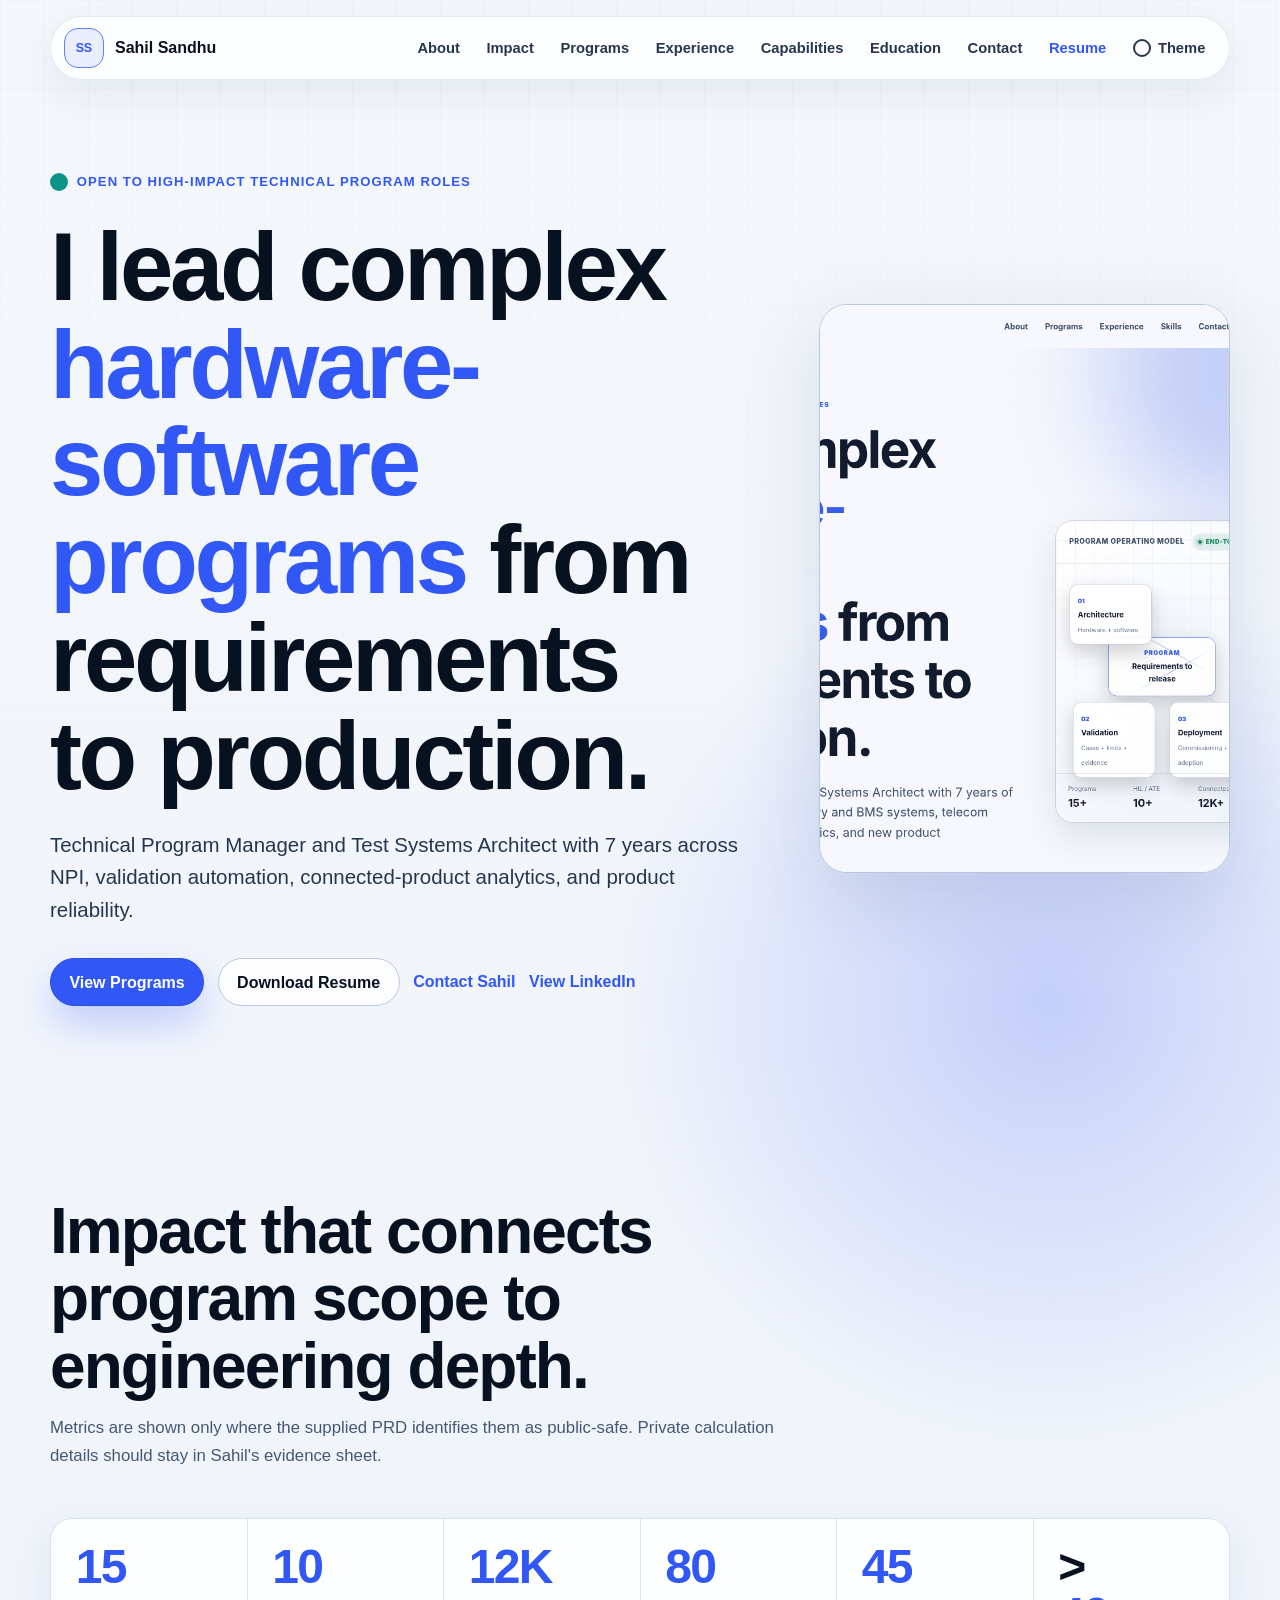
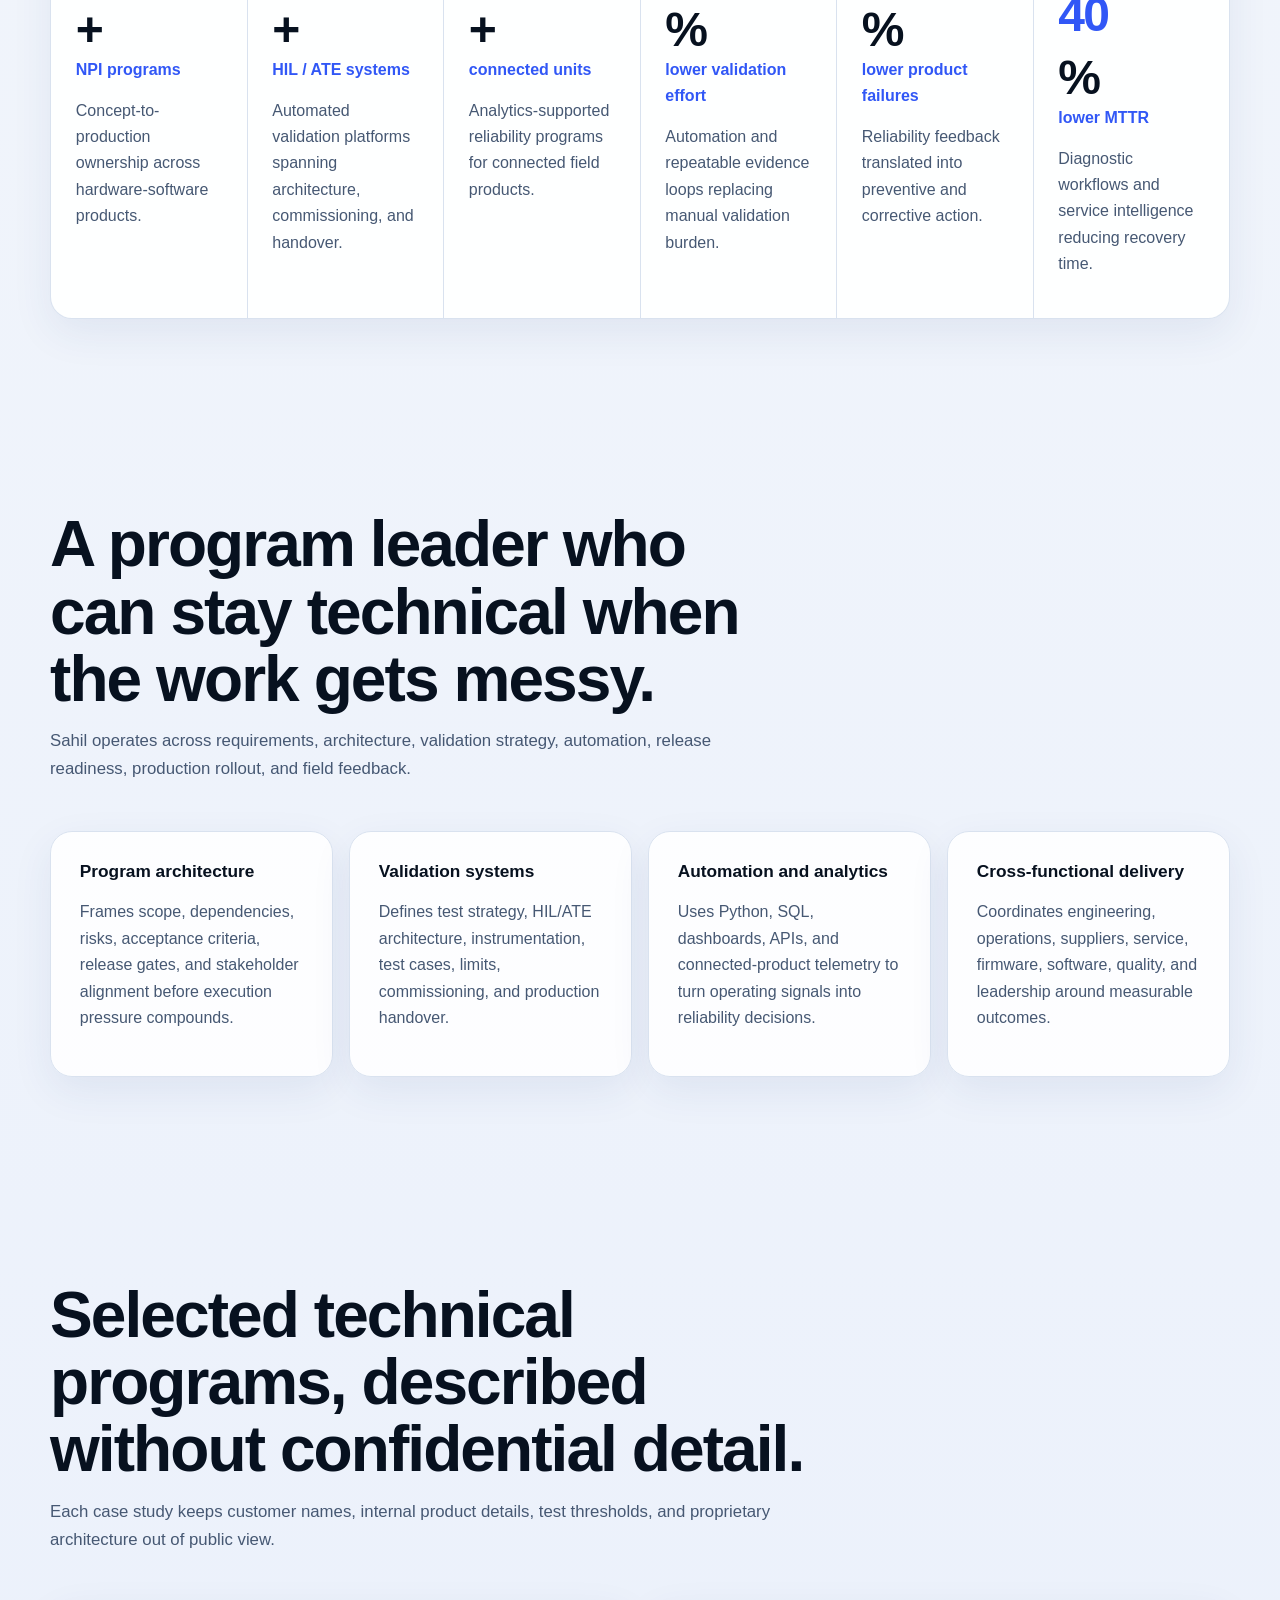
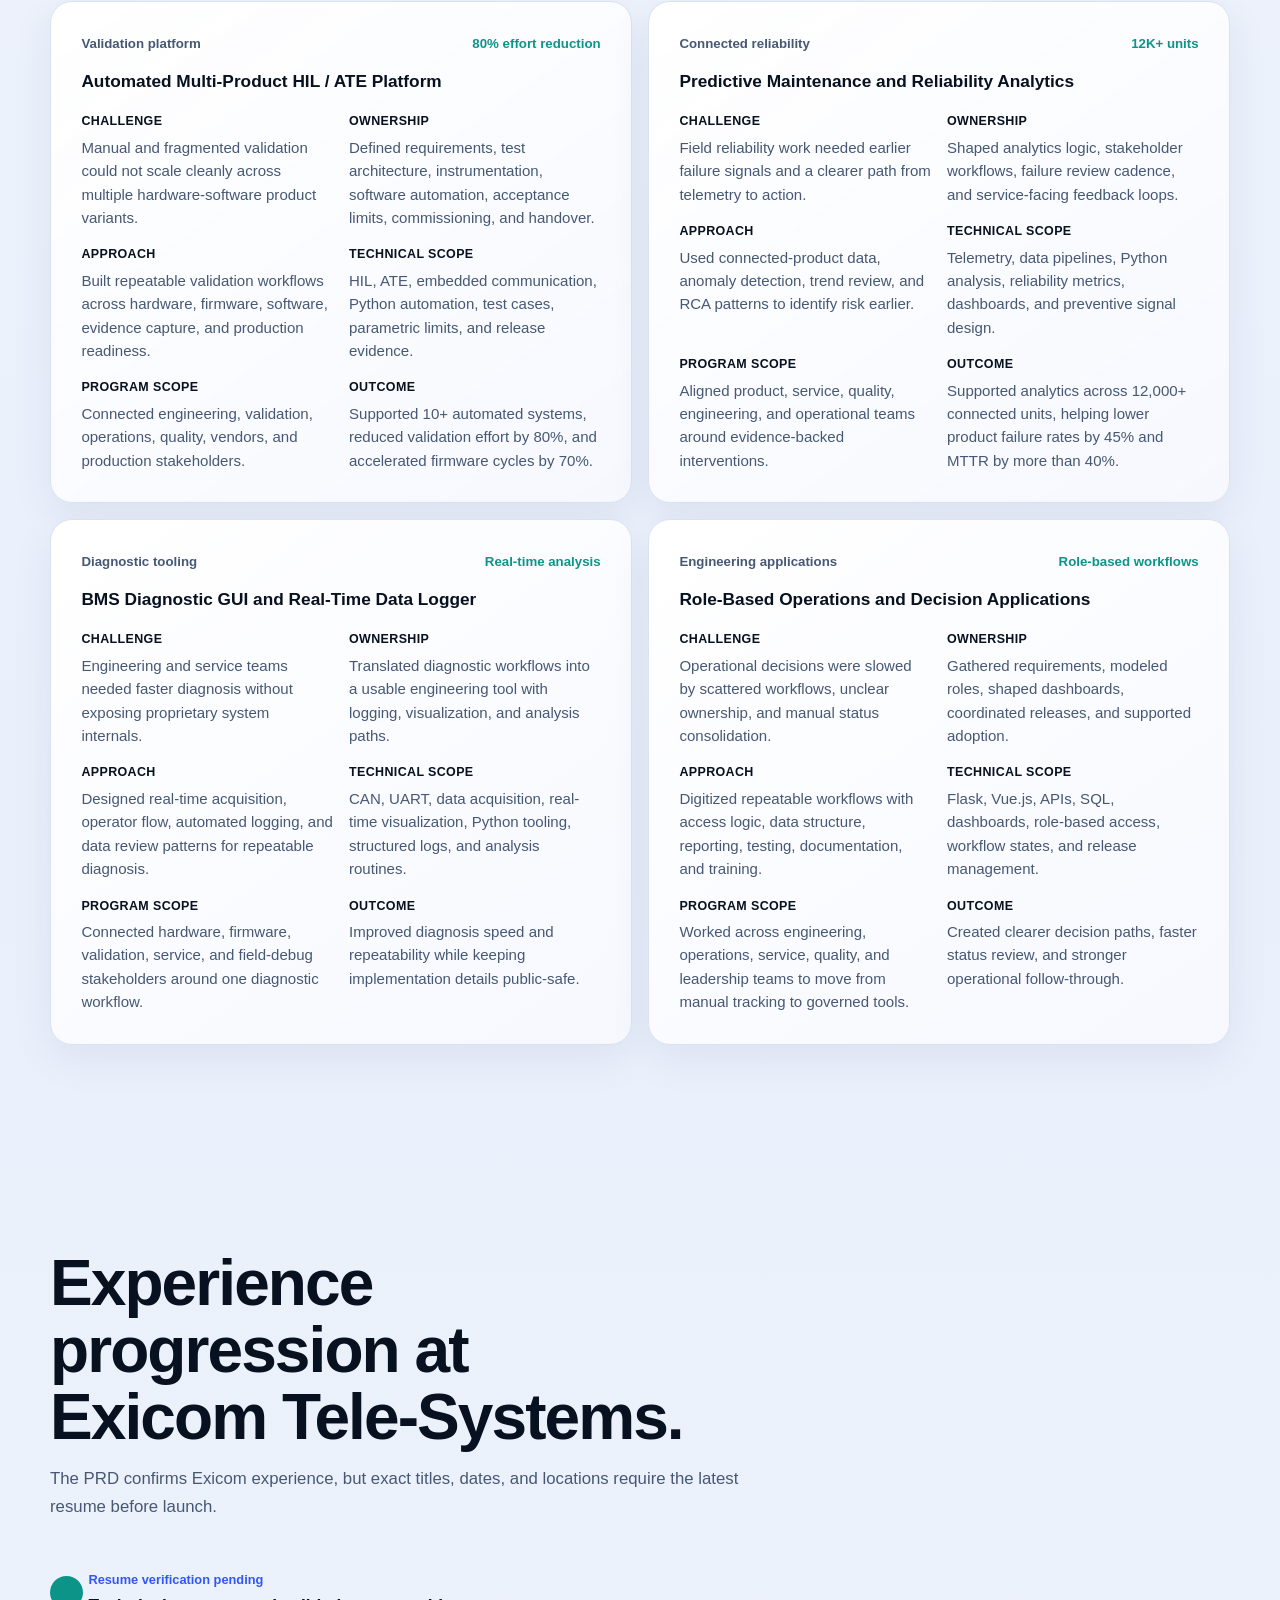
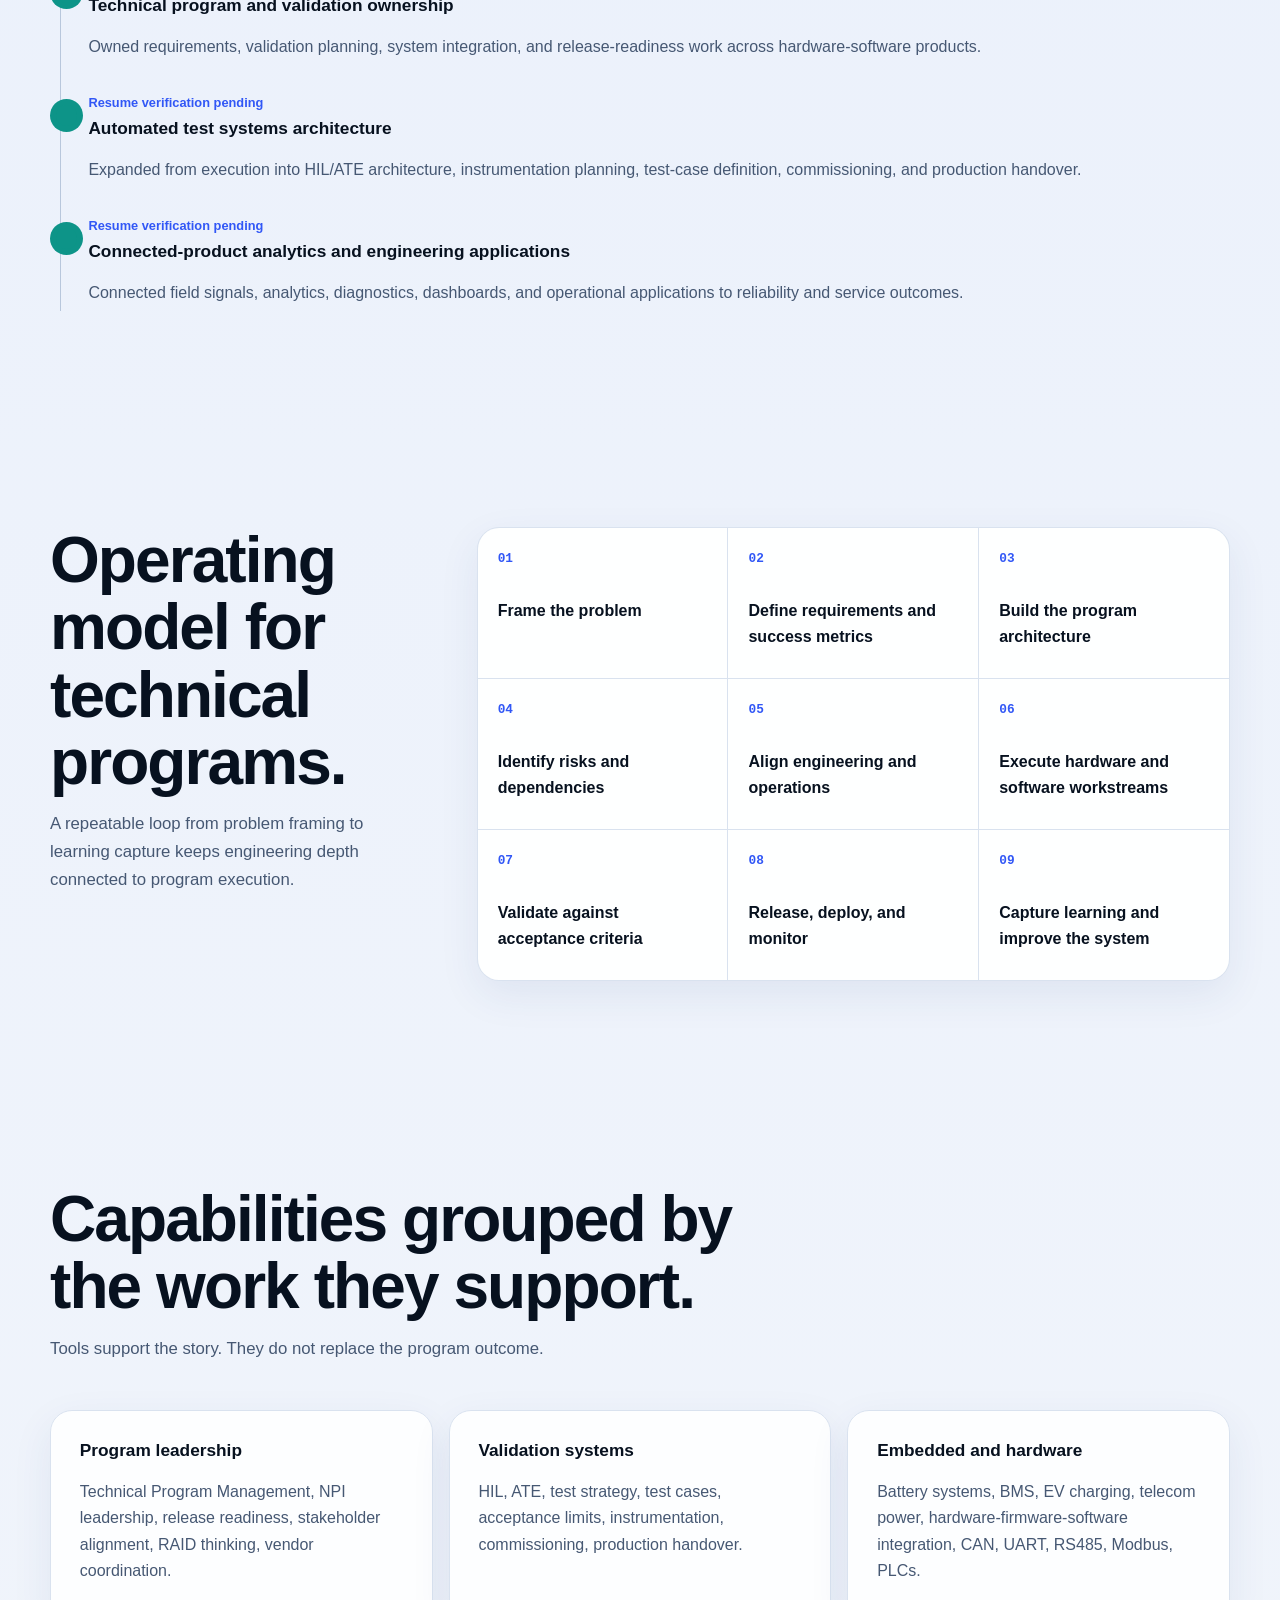
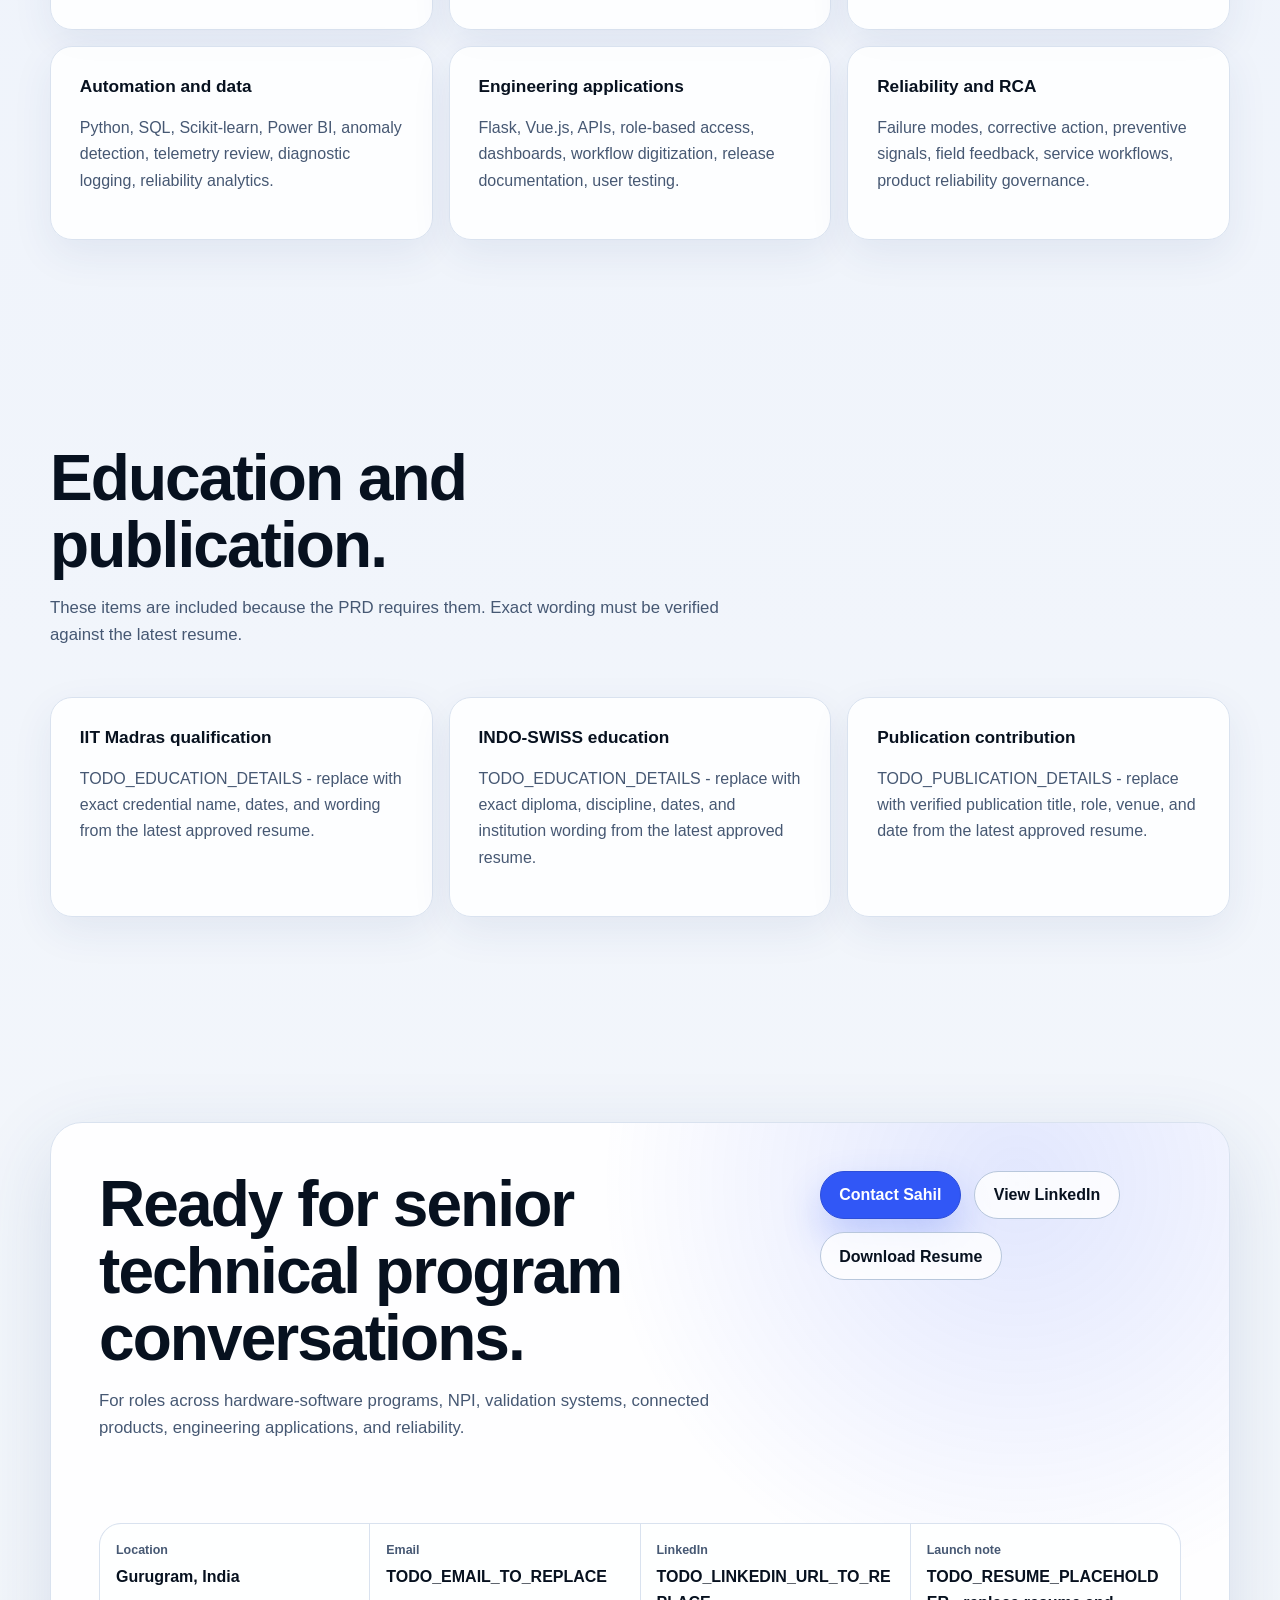
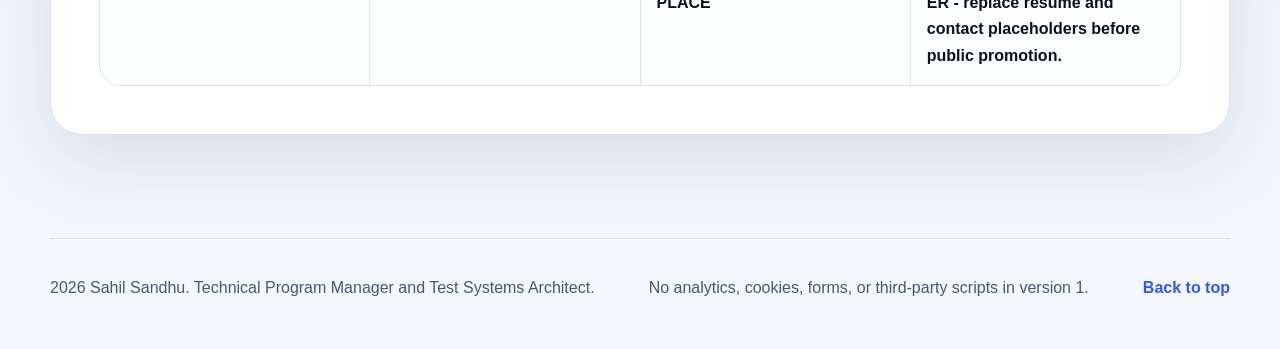
==== site/index.html @ 4940e9d8 "feat: build responsive static portfolio" ====
<!doctype html>
<html lang="en" class="no-js">
  <head>
    <meta charset="utf-8">
    <meta name="viewport" content="width=device-width, initial-scale=1">
    <meta name="color-scheme" content="light dark">
    <title>Sahil Sandhu - Technical Program Manager &amp; Test Systems Architect</title>
    <meta name="description" content="Professional portfolio for Sahil Sandhu, a Technical Program Manager and Test Systems Architect leading hardware-software programs, NPI, validation automation, connected-product analytics, and product reliability work.">
    <link rel="canonical" href="https://sahilsandhu-spec.github.io/sahil_portfolio/">
    <meta property="og:type" content="website">
    <meta property="og:title" content="Sahil Sandhu - Technical Program Manager &amp; Test Systems Architect">
    <meta property="og:description" content="Hardware-software program leadership from requirements and validation strategy through production deployment and field improvement.">
    <meta property="og:url" content="https://sahilsandhu-spec.github.io/sahil_portfolio/">
    <meta property="og:image" content="https://sahilsandhu-spec.github.io/sahil_portfolio/assets/images/social-preview.png">
    <meta name="twitter:card" content="summary_large_image">
    <meta name="twitter:title" content="Sahil Sandhu - Technical Program Manager &amp; Test Systems Architect">
    <meta name="twitter:description" content="Technical program leadership across HIL/ATE systems, NPI, connected-product analytics, validation, automation, and reliability.">
    <meta name="twitter:image" content="https://sahilsandhu-spec.github.io/sahil_portfolio/assets/images/social-preview.png">
    <link rel="icon" href="assets/images/favicon.svg" type="image/svg+xml">
    <link rel="manifest" href="site.webmanifest">
    <link rel="stylesheet" href="assets/css/styles.css">
    <script>
      document.documentElement.classList.remove("no-js");
      document.documentElement.classList.add("js");
    </script>
    <script type="application/ld+json">
      {
        "@context": "https://schema.org",
        "@type": "Person",
        "name": "Sahil Sandhu",
        "jobTitle": "Technical Program Manager and Test Systems Architect",
        "address": {
          "@type": "PostalAddress",
          "addressLocality": "Gurugram",
          "addressCountry": "IN"
        },
        "url": "https://sahilsandhu-spec.github.io/sahil_portfolio/",
        "description": "Technical Program Manager and Test Systems Architect focused on hardware-software programs, automated validation, NPI, and connected-product reliability.",
        "knowsAbout": [
          "Technical Program Management",
          "Test Systems Architecture",
          "New Product Introduction",
          "HIL and ATE Validation",
          "Embedded Systems Validation",
          "Python Automation",
          "Connected Product Analytics"
        ]
      }
    </script>
    <script type="application/ld+json">
      {
        "@context": "https://schema.org",
        "@type": "WebSite",
        "name": "Sahil Sandhu Portfolio",
        "url": "https://sahilsandhu-spec.github.io/sahil_portfolio/",
        "description": "Public-safe professional portfolio for Sahil Sandhu."
      }
    </script>
  </head>
  <body>
    <!--
    THESIS: Sahil leads hardware-software programs from requirements to production; this refuses the generic resume-card portfolio.
    OWN-WORLD: Cool off-white and deep navy surfaces, electric blue actions, technical cards, system typography, and the supplied hero visual DNA.
    STORY: Recruiters grasp role fit fast, managers see operating model and evidence, then download the resume or contact Sahil.
    FIRST VIEWPORT: Compact nav, left-weighted claim, concise proof copy, right-side program architecture visual, and clear action cluster.
    FORM: Experience portfolio extending supplied hero comps; seed key supplied-hero-assets.
    FINISH: unreviewed and undocumented is unfinished; this build ends with the finish review, the verdict, and DESIGN.md
    -->
    <a class="skip-link" href="#main">Skip to content</a>

    <header class="site-header" aria-label="Primary">
      <nav class="nav-shell" aria-label="Primary navigation">
        <a class="brand" href="#top" aria-label="Sahil Sandhu home">
          <span class="brand-mark" aria-hidden="true">SS</span>
          <span class="brand-name">Sahil Sandhu</span>
        </a>

        <button class="menu-button" type="button" aria-expanded="false" aria-controls="primary-menu">
          <span class="sr-only">Open navigation menu</span>
          <span class="menu-line" aria-hidden="true"></span>
          <span class="menu-line" aria-hidden="true"></span>
          <span class="menu-line" aria-hidden="true"></span>
        </button>

        <div class="nav-links" id="primary-menu">
          <a href="#about">About</a>
          <a href="#impact">Impact</a>
          <a href="#programs">Programs</a>
          <a href="#experience">Experience</a>
          <a href="#capabilities">Capabilities</a>
          <a href="#education">Education</a>
          <a href="#contact">Contact</a>
          <a class="nav-resume" href="assets/files/Sahil_Sandhu_Resume.pdf" download>Resume</a>
          <button class="theme-toggle" type="button" aria-label="Switch to dark theme" aria-pressed="false">
            <span class="theme-glyph" aria-hidden="true"></span>
            <span class="theme-label">Theme</span>
          </button>
        </div>
      </nav>
    </header>

    <main id="main" tabindex="-1">
      <section class="hero section" id="top" aria-labelledby="hero-title">
        <div class="hero-inner">
          <div class="hero-copy reveal">
            <p class="status-line"><span aria-hidden="true"></span> Open to high-impact technical program roles</p>
            <h1 id="hero-title">I lead complex <span>hardware-software programs</span> from requirements to production.</h1>
            <p class="hero-lede">Technical Program Manager and Test Systems Architect with 7 years across NPI, validation automation, connected-product analytics, and product reliability.</p>
            <div class="hero-actions" aria-label="Primary actions">
              <a class="button button-primary" href="#programs">View Programs</a>
              <a class="button button-secondary" href="assets/files/Sahil_Sandhu_Resume.pdf" download>Download Resume</a>
              <a class="text-action" href="#contact">Contact Sahil</a>
              <a class="text-action" href="TODO_LINKEDIN_URL_TO_REPLACE" target="_blank" rel="noopener noreferrer">View LinkedIn</a>
            </div>
          </div>

          <div class="hero-visual reveal" aria-label="Program operating model visual">
            <picture>
              <source media="(max-width: 700px)" srcset="assets/images/mobile-hero.png">
              <img src="assets/images/desktop-hero.png" alt="Technical portfolio hero visual showing a program operating model from architecture to validation and deployment.">
            </picture>
          </div>
        </div>
      </section>

      <section class="metric-band" id="impact" aria-labelledby="impact-title">
        <div class="section-header reveal">
          <h2 id="impact-title">Impact that connects program scope to engineering depth.</h2>
          <p>Metrics are shown only where the supplied PRD identifies them as public-safe. Private calculation details should stay in Sahil's evidence sheet.</p>
        </div>
        <div class="metrics-grid" aria-label="Impact metrics">
          <article class="metric-card reveal">
            <strong><span class="metric-value" data-value="15">15</span>+</strong>
            <span>NPI programs</span>
            <p>Concept-to-production ownership across hardware-software products.</p>
          </article>
          <article class="metric-card reveal">
            <strong><span class="metric-value" data-value="10">10</span>+</strong>
            <span>HIL / ATE systems</span>
            <p>Automated validation platforms spanning architecture, commissioning, and handover.</p>
          </article>
          <article class="metric-card reveal">
            <strong><span class="metric-value" data-value="12000">12000</span>+</strong>
            <span>connected units</span>
            <p>Analytics-supported reliability programs for connected field products.</p>
          </article>
          <article class="metric-card reveal">
            <strong><span class="metric-value" data-value="80">80</span>%</strong>
            <span>lower validation effort</span>
            <p>Automation and repeatable evidence loops replacing manual validation burden.</p>
          </article>
          <article class="metric-card reveal">
            <strong><span class="metric-value" data-value="45">45</span>%</strong>
            <span>lower product failures</span>
            <p>Reliability feedback translated into preventive and corrective action.</p>
          </article>
          <article class="metric-card reveal">
            <strong>&gt;<span class="metric-value" data-value="40">40</span>%</strong>
            <span>lower MTTR</span>
            <p>Diagnostic workflows and service intelligence reducing recovery time.</p>
          </article>
        </div>
      </section>

      <section class="section about-section" id="about" aria-labelledby="about-title">
        <div class="section-header narrow reveal">
          <h2 id="about-title">A program leader who can stay technical when the work gets messy.</h2>
          <p>Sahil operates across requirements, architecture, validation strategy, automation, release readiness, production rollout, and field feedback.</p>
        </div>
        <div class="about-grid">
          <article class="pillar reveal">
            <h3>Program architecture</h3>
            <p>Frames scope, dependencies, risks, acceptance criteria, release gates, and stakeholder alignment before execution pressure compounds.</p>
          </article>
          <article class="pillar reveal">
            <h3>Validation systems</h3>
            <p>Defines test strategy, HIL/ATE architecture, instrumentation, test cases, limits, commissioning, and production handover.</p>
          </article>
          <article class="pillar reveal">
            <h3>Automation and analytics</h3>
            <p>Uses Python, SQL, dashboards, APIs, and connected-product telemetry to turn operating signals into reliability decisions.</p>
          </article>
          <article class="pillar reveal">
            <h3>Cross-functional delivery</h3>
            <p>Coordinates engineering, operations, suppliers, service, firmware, software, quality, and leadership around measurable outcomes.</p>
          </article>
        </div>
      </section>

      <section class="section programs-section" id="programs" aria-labelledby="programs-title">
        <div class="section-header reveal">
          <h2 id="programs-title">Selected technical programs, described without confidential detail.</h2>
          <p>Each case study keeps customer names, internal product details, test thresholds, and proprietary architecture out of public view.</p>
        </div>

        <div class="program-grid">
          <article class="program-card reveal">
            <div class="program-topline">
              <span>Validation platform</span>
              <strong>80% effort reduction</strong>
            </div>
            <h3>Automated Multi-Product HIL / ATE Platform</h3>
            <dl>
              <div>
                <dt>Challenge</dt>
                <dd>Manual and fragmented validation could not scale cleanly across multiple hardware-software product variants.</dd>
              </div>
              <div>
                <dt>Ownership</dt>
                <dd>Defined requirements, test architecture, instrumentation, software automation, acceptance limits, commissioning, and handover.</dd>
              </div>
              <div>
                <dt>Approach</dt>
                <dd>Built repeatable validation workflows across hardware, firmware, software, evidence capture, and production readiness.</dd>
              </div>
              <div>
                <dt>Technical scope</dt>
                <dd>HIL, ATE, embedded communication, Python automation, test cases, parametric limits, and release evidence.</dd>
              </div>
              <div>
                <dt>Program scope</dt>
                <dd>Connected engineering, validation, operations, quality, vendors, and production stakeholders.</dd>
              </div>
              <div>
                <dt>Outcome</dt>
                <dd>Supported 10+ automated systems, reduced validation effort by 80%, and accelerated firmware cycles by 70%.</dd>
              </div>
            </dl>
          </article>

          <article class="program-card reveal">
            <div class="program-topline">
              <span>Connected reliability</span>
              <strong>12K+ units</strong>
            </div>
            <h3>Predictive Maintenance and Reliability Analytics</h3>
            <dl>
              <div>
                <dt>Challenge</dt>
                <dd>Field reliability work needed earlier failure signals and a clearer path from telemetry to action.</dd>
              </div>
              <div>
                <dt>Ownership</dt>
                <dd>Shaped analytics logic, stakeholder workflows, failure review cadence, and service-facing feedback loops.</dd>
              </div>
              <div>
                <dt>Approach</dt>
                <dd>Used connected-product data, anomaly detection, trend review, and RCA patterns to identify risk earlier.</dd>
              </div>
              <div>
                <dt>Technical scope</dt>
                <dd>Telemetry, data pipelines, Python analysis, reliability metrics, dashboards, and preventive signal design.</dd>
              </div>
              <div>
                <dt>Program scope</dt>
                <dd>Aligned product, service, quality, engineering, and operational teams around evidence-backed interventions.</dd>
              </div>
              <div>
                <dt>Outcome</dt>
                <dd>Supported analytics across 12,000+ connected units, helping lower product failure rates by 45% and MTTR by more than 40%.</dd>
              </div>
            </dl>
          </article>

          <article class="program-card reveal">
            <div class="program-topline">
              <span>Diagnostic tooling</span>
              <strong>Real-time analysis</strong>
            </div>
            <h3>BMS Diagnostic GUI and Real-Time Data Logger</h3>
            <dl>
              <div>
                <dt>Challenge</dt>
                <dd>Engineering and service teams needed faster diagnosis without exposing proprietary system internals.</dd>
              </div>
              <div>
                <dt>Ownership</dt>
                <dd>Translated diagnostic workflows into a usable engineering tool with logging, visualization, and analysis paths.</dd>
              </div>
              <div>
                <dt>Approach</dt>
                <dd>Designed real-time acquisition, operator flow, automated logging, and data review patterns for repeatable diagnosis.</dd>
              </div>
              <div>
                <dt>Technical scope</dt>
                <dd>CAN, UART, data acquisition, real-time visualization, Python tooling, structured logs, and analysis routines.</dd>
              </div>
              <div>
                <dt>Program scope</dt>
                <dd>Connected hardware, firmware, validation, service, and field-debug stakeholders around one diagnostic workflow.</dd>
              </div>
              <div>
                <dt>Outcome</dt>
                <dd>Improved diagnosis speed and repeatability while keeping implementation details public-safe.</dd>
              </div>
            </dl>
          </article>

          <article class="program-card reveal">
            <div class="program-topline">
              <span>Engineering applications</span>
              <strong>Role-based workflows</strong>
            </div>
            <h3>Role-Based Operations and Decision Applications</h3>
            <dl>
              <div>
                <dt>Challenge</dt>
                <dd>Operational decisions were slowed by scattered workflows, unclear ownership, and manual status consolidation.</dd>
              </div>
              <div>
                <dt>Ownership</dt>
                <dd>Gathered requirements, modeled roles, shaped dashboards, coordinated releases, and supported adoption.</dd>
              </div>
              <div>
                <dt>Approach</dt>
                <dd>Digitized repeatable workflows with access logic, data structure, reporting, testing, documentation, and training.</dd>
              </div>
              <div>
                <dt>Technical scope</dt>
                <dd>Flask, Vue.js, APIs, SQL, dashboards, role-based access, workflow states, and release management.</dd>
              </div>
              <div>
                <dt>Program scope</dt>
                <dd>Worked across engineering, operations, service, quality, and leadership teams to move from manual tracking to governed tools.</dd>
              </div>
              <div>
                <dt>Outcome</dt>
                <dd>Created clearer decision paths, faster status review, and stronger operational follow-through.</dd>
              </div>
            </dl>
          </article>
        </div>
      </section>

      <section class="section experience-section" id="experience" aria-labelledby="experience-title">
        <div class="section-header narrow reveal">
          <h2 id="experience-title">Experience progression at Exicom Tele-Systems.</h2>
          <p>The PRD confirms Exicom experience, but exact titles, dates, and locations require the latest resume before launch.</p>
        </div>
        <ol class="timeline">
          <li class="timeline-item reveal">
            <time>Resume verification pending</time>
            <h3>Technical program and validation ownership</h3>
            <p>Owned requirements, validation planning, system integration, and release-readiness work across hardware-software products.</p>
          </li>
          <li class="timeline-item reveal">
            <time>Resume verification pending</time>
            <h3>Automated test systems architecture</h3>
            <p>Expanded from execution into HIL/ATE architecture, instrumentation planning, test-case definition, commissioning, and production handover.</p>
          </li>
          <li class="timeline-item reveal">
            <time>Resume verification pending</time>
            <h3>Connected-product analytics and engineering applications</h3>
            <p>Connected field signals, analytics, diagnostics, dashboards, and operational applications to reliability and service outcomes.</p>
          </li>
        </ol>
      </section>

      <section class="section operating-section" id="model" aria-labelledby="operating-title">
        <div class="operating-layout">
          <div class="section-header reveal">
            <h2 id="operating-title">Operating model for technical programs.</h2>
            <p>A repeatable loop from problem framing to learning capture keeps engineering depth connected to program execution.</p>
          </div>
          <ol class="operating-grid">
            <li class="reveal">Frame the problem</li>
            <li class="reveal">Define requirements and success metrics</li>
            <li class="reveal">Build the program architecture</li>
            <li class="reveal">Identify risks and dependencies</li>
            <li class="reveal">Align engineering and operations</li>
            <li class="reveal">Execute hardware and software workstreams</li>
            <li class="reveal">Validate against acceptance criteria</li>
            <li class="reveal">Release, deploy, and monitor</li>
            <li class="reveal">Capture learning and improve the system</li>
          </ol>
        </div>
      </section>

      <section class="section capabilities-section" id="capabilities" aria-labelledby="capabilities-title">
        <div class="section-header reveal">
          <h2 id="capabilities-title">Capabilities grouped by the work they support.</h2>
          <p>Tools support the story. They do not replace the program outcome.</p>
        </div>
        <div class="skills-grid">
          <article class="skill-group reveal">
            <h3>Program leadership</h3>
            <p>Technical Program Management, NPI leadership, release readiness, stakeholder alignment, RAID thinking, vendor coordination.</p>
          </article>
          <article class="skill-group reveal">
            <h3>Validation systems</h3>
            <p>HIL, ATE, test strategy, test cases, acceptance limits, instrumentation, commissioning, production handover.</p>
          </article>
          <article class="skill-group reveal">
            <h3>Embedded and hardware</h3>
            <p>Battery systems, BMS, EV charging, telecom power, hardware-firmware-software integration, CAN, UART, RS485, Modbus, PLCs.</p>
          </article>
          <article class="skill-group reveal">
            <h3>Automation and data</h3>
            <p>Python, SQL, Scikit-learn, Power BI, anomaly detection, telemetry review, diagnostic logging, reliability analytics.</p>
          </article>
          <article class="skill-group reveal">
            <h3>Engineering applications</h3>
            <p>Flask, Vue.js, APIs, role-based access, dashboards, workflow digitization, release documentation, user testing.</p>
          </article>
          <article class="skill-group reveal">
            <h3>Reliability and RCA</h3>
            <p>Failure modes, corrective action, preventive signals, field feedback, service workflows, product reliability governance.</p>
          </article>
        </div>
      </section>

      <section class="section education-section" id="education" aria-labelledby="education-title">
        <div class="section-header narrow reveal">
          <h2 id="education-title">Education and publication.</h2>
          <p>These items are included because the PRD requires them. Exact wording must be verified against the latest resume.</p>
        </div>
        <div class="credential-grid">
          <article class="credential-card reveal">
            <h3>IIT Madras qualification</h3>
            <p>TODO_EDUCATION_DETAILS - replace with exact credential name, dates, and wording from the latest approved resume.</p>
          </article>
          <article class="credential-card reveal">
            <h3>INDO-SWISS education</h3>
            <p>TODO_EDUCATION_DETAILS - replace with exact diploma, discipline, dates, and institution wording from the latest approved resume.</p>
          </article>
          <article class="credential-card reveal">
            <h3>Publication contribution</h3>
            <p>TODO_PUBLICATION_DETAILS - replace with verified publication title, role, venue, and date from the latest approved resume.</p>
          </article>
        </div>
      </section>

      <section class="section contact-section" id="contact" aria-labelledby="contact-title">
        <div class="contact-panel reveal">
          <div>
            <h2 id="contact-title">Ready for senior technical program conversations.</h2>
            <p>For roles across hardware-software programs, NPI, validation systems, connected products, engineering applications, and reliability.</p>
          </div>
          <div class="contact-actions" aria-label="Contact actions">
            <a class="button button-primary" href="mailto:TODO_EMAIL_TO_REPLACE">Contact Sahil</a>
            <a class="button button-secondary" href="TODO_LINKEDIN_URL_TO_REPLACE" target="_blank" rel="noopener noreferrer">View LinkedIn</a>
            <a class="button button-secondary" href="assets/files/Sahil_Sandhu_Resume.pdf" download>Download Resume</a>
          </div>
          <dl class="contact-details">
            <div>
              <dt>Location</dt>
              <dd>Gurugram, India</dd>
            </div>
            <div>
              <dt>Email</dt>
              <dd>TODO_EMAIL_TO_REPLACE</dd>
            </div>
            <div>
              <dt>LinkedIn</dt>
              <dd>TODO_LINKEDIN_URL_TO_REPLACE</dd>
            </div>
            <div>
              <dt>Launch note</dt>
              <dd>TODO_RESUME_PLACEHOLDER - replace resume and contact placeholders before public promotion.</dd>
            </div>
          </dl>
        </div>
      </section>
    </main>

    <footer class="site-footer">
      <p><span id="current-year">2026</span> Sahil Sandhu. Technical Program Manager and Test Systems Architect.</p>
      <p>No analytics, cookies, forms, or third-party scripts in version 1.</p>
      <a href="#top">Back to top</a>
    </footer>

    <script src="assets/js/main.js" defer></script>
  </body>
</html>
---- site/assets/css/styles.css ----
:root {
  color-scheme: light;
  --canvas: #f4f7fb;
  --canvas-strong: #eaf0fb;
  --surface: #ffffff;
  --surface-soft: #f8fbff;
  --ink: #111827;
  --ink-strong: #07111f;
  --muted: #465873;
  --muted-strong: #27364f;
  --accent: #3157f6;
  --accent-strong: #2444cf;
  --teal: #0d9488;
  --line: #d9e2ef;
  --line-strong: #b8c7dc;
  --shadow: 0 24px 80px rgba(37, 68, 130, 0.14);
  --shadow-soft: 0 14px 40px rgba(37, 68, 130, 0.08);
  --radius: 22px;
  --radius-small: 12px;
  --ease-out: cubic-bezier(0.23, 1, 0.32, 1);
  --ease-in-out: cubic-bezier(0.77, 0, 0.175, 1);
  --max: 1180px;
  --header-offset: 88px;
}

[data-theme="dark"] {
  color-scheme: dark;
  --canvas: #07111f;
  --canvas-strong: #0a1728;
  --surface: #0d1b2e;
  --surface-soft: #11233a;
  --ink: #f5f8ff;
  --ink-strong: #ffffff;
  --muted: #a9b8d1;
  --muted-strong: #d4deef;
  --accent: #6d8cff;
  --accent-strong: #9db3ff;
  --teal: #2dd4bf;
  --line: #203553;
  --line-strong: #34537a;
  --shadow: 0 24px 90px rgba(0, 0, 0, 0.34);
  --shadow-soft: 0 18px 50px rgba(0, 0, 0, 0.22);
}

* {
  box-sizing: border-box;
}

html {
  scroll-behavior: smooth;
  scroll-padding-top: var(--header-offset);
}

body {
  margin: 0;
  min-width: 320px;
  overflow-x: hidden;
  background:
    radial-gradient(circle at 82% 12%, color-mix(in srgb, var(--accent) 24%, transparent), transparent 28rem),
    linear-gradient(180deg, var(--canvas) 0%, var(--canvas-strong) 48%, var(--canvas) 100%);
  color: var(--ink);
  font-family: Inter, ui-sans-serif, -apple-system, BlinkMacSystemFont, "Segoe UI", sans-serif;
  font-size: 16px;
  line-height: 1.65;
  text-rendering: optimizeLegibility;
  -webkit-font-smoothing: antialiased;
}

body::before {
  content: "";
  position: fixed;
  inset: 0;
  pointer-events: none;
  z-index: -1;
  opacity: 0.52;
  background-image:
    linear-gradient(color-mix(in srgb, var(--line) 34%, transparent) 1px, transparent 1px),
    linear-gradient(90deg, color-mix(in srgb, var(--line) 34%, transparent) 1px, transparent 1px);
  background-size: 44px 44px;
  mask-image: linear-gradient(to bottom, rgba(0, 0, 0, 0.9), transparent 720px);
}

img {
  display: block;
  max-width: 100%;
  height: auto;
}

a {
  color: inherit;
  text-decoration: none;
}

button,
a {
  -webkit-tap-highlight-color: transparent;
}

:focus-visible {
  outline: 3px solid color-mix(in srgb, var(--accent) 86%, white);
  outline-offset: 4px;
}

.sr-only {
  position: absolute;
  width: 1px;
  height: 1px;
  padding: 0;
  margin: -1px;
  overflow: hidden;
  clip: rect(0, 0, 0, 0);
  white-space: nowrap;
  border: 0;
}

.skip-link {
  position: fixed;
  top: 14px;
  left: 14px;
  z-index: 4;
  transform: translateY(-140%);
  padding: 0.75rem 1rem;
  border-radius: 999px;
  background: var(--ink);
  color: var(--canvas);
  font-weight: 700;
  transition: transform 180ms var(--ease-out);
}

.skip-link:focus {
  transform: translateY(0);
}

.site-header {
  position: sticky;
  top: 0;
  z-index: 3;
  padding: 1rem;
  pointer-events: none;
}

.nav-shell {
  width: min(var(--max), calc(100vw - 2rem));
  min-height: 64px;
  margin: 0 auto;
  display: flex;
  align-items: center;
  justify-content: space-between;
  gap: 1rem;
  padding: 0.55rem 0.7rem 0.55rem 0.8rem;
  border: 1px solid color-mix(in srgb, var(--line) 78%, transparent);
  border-radius: 999px;
  background: color-mix(in srgb, var(--surface) 82%, transparent);
  box-shadow: var(--shadow-soft);
  backdrop-filter: blur(18px) saturate(150%);
  -webkit-backdrop-filter: blur(18px) saturate(150%);
  pointer-events: auto;
}

.brand {
  display: inline-flex;
  align-items: center;
  gap: 0.7rem;
  min-height: 44px;
  font-weight: 800;
  color: var(--ink-strong);
}

.brand-mark {
  display: inline-grid;
  place-items: center;
  width: 40px;
  height: 40px;
  border: 1px solid color-mix(in srgb, var(--accent) 72%, var(--line));
  border-radius: 14px;
  background: color-mix(in srgb, var(--accent) 10%, var(--surface));
  color: var(--accent);
  font-size: 0.78rem;
  letter-spacing: -0.02em;
}

.brand-name {
  white-space: nowrap;
}

.nav-links {
  display: flex;
  align-items: center;
  gap: 0.1rem;
}

.nav-links a,
.theme-toggle {
  min-height: 44px;
  display: inline-flex;
  align-items: center;
  justify-content: center;
  gap: 0.45rem;
  padding: 0 0.78rem;
  border: 0;
  border-radius: 999px;
  background: transparent;
  color: var(--muted-strong);
  font: inherit;
  font-size: 0.92rem;
  font-weight: 700;
  cursor: pointer;
  transition:
    color 180ms var(--ease-out),
    background-color 180ms var(--ease-out),
    transform 140ms var(--ease-out);
}

.nav-links a:hover,
.theme-toggle:hover {
  color: var(--ink-strong);
  background: color-mix(in srgb, var(--accent) 9%, transparent);
}

.nav-links a:active,
.theme-toggle:active,
.button:active,
.text-action:active {
  transform: scale(0.97);
}

.nav-resume {
  color: var(--accent) !important;
}

.theme-glyph {
  width: 18px;
  height: 18px;
  border-radius: 999px;
  border: 2px solid currentColor;
  box-shadow: inset -5px -4px 0 color-mix(in srgb, var(--surface) 96%, transparent);
}

.menu-button {
  display: none;
  width: 46px;
  height: 46px;
  border: 1px solid var(--line);
  border-radius: 14px;
  background: var(--surface);
  cursor: pointer;
  position: relative;
}

.menu-line {
  display: block;
  width: 20px;
  height: 2px;
  margin: 4px auto;
  border-radius: 999px;
  background: var(--ink);
  transition:
    transform 220ms var(--ease-out),
    opacity 160ms var(--ease-out);
}

.menu-button[aria-expanded="true"] .menu-line:nth-child(2) {
  transform: translateY(6px) rotate(45deg);
}

.menu-button[aria-expanded="true"] .menu-line:nth-child(3) {
  opacity: 0;
}

.menu-button[aria-expanded="true"] .menu-line:nth-child(4) {
  transform: translateY(-6px) rotate(-45deg);
}

.section {
  width: min(var(--max), calc(100vw - 2rem));
  margin: 0 auto;
  padding: clamp(4.5rem, 8vw, 7rem) 0;
}

.hero {
  padding-top: clamp(3.2rem, 6vw, 4.7rem);
}

.hero-inner {
  min-height: min(820px, calc(100dvh - 96px));
  display: grid;
  grid-template-columns: minmax(0, 1.13fr) minmax(330px, 0.67fr);
  align-items: center;
  gap: clamp(2rem, 6vw, 5rem);
}

.hero-copy {
  max-width: 780px;
}

.status-line {
  display: inline-flex;
  align-items: center;
  gap: 0.55rem;
  margin: 0 0 1.55rem;
  color: var(--accent);
  font-size: 0.82rem;
  font-weight: 800;
  letter-spacing: 0.08em;
  text-transform: uppercase;
}

.status-line span {
  width: 18px;
  height: 18px;
  border: 6px solid color-mix(in srgb, var(--teal) 18%, transparent);
  border-radius: 999px;
  background: var(--teal);
}

h1,
h2,
h3,
p {
  margin-top: 0;
}

h1 {
  margin-bottom: 1.5rem;
  color: var(--ink-strong);
  font-size: clamp(3.25rem, 8.1vw, 6rem);
  line-height: 1.02;
  letter-spacing: -0.035em;
  font-weight: 840;
  text-wrap: balance;
}

h1 span {
  color: var(--accent);
}

.hero-lede {
  max-width: 720px;
  margin-bottom: 2rem;
  color: var(--muted-strong);
  font-size: clamp(1.05rem, 2vw, 1.28rem);
  line-height: 1.58;
}

.hero-actions,
.contact-actions {
  display: flex;
  flex-wrap: wrap;
  align-items: center;
  gap: 0.85rem;
}

.button {
  min-height: 48px;
  display: inline-flex;
  align-items: center;
  justify-content: center;
  padding: 0.78rem 1.15rem;
  border-radius: 999px;
  font-weight: 800;
  line-height: 1.2;
  white-space: nowrap;
  cursor: pointer;
  transition:
    transform 140ms var(--ease-out),
    background-color 180ms var(--ease-out),
    border-color 180ms var(--ease-out),
    color 180ms var(--ease-out),
    box-shadow 180ms var(--ease-out);
}

.button-primary {
  border: 1px solid color-mix(in srgb, var(--accent) 86%, var(--ink));
  background: var(--accent);
  color: #ffffff;
  box-shadow: 0 18px 38px color-mix(in srgb, var(--accent) 26%, transparent);
}

.button-primary:hover {
  background: var(--accent-strong);
}

.button-secondary {
  border: 1px solid var(--line-strong);
  background: color-mix(in srgb, var(--surface) 82%, transparent);
  color: var(--ink-strong);
}

.button-secondary:hover {
  border-color: color-mix(in srgb, var(--accent) 52%, var(--line));
  color: var(--accent);
}

.text-action {
  min-height: 44px;
  display: inline-flex;
  align-items: center;
  color: var(--accent);
  font-weight: 800;
  white-space: nowrap;
  transition:
    transform 140ms var(--ease-out),
    color 180ms var(--ease-out);
}

.text-action:hover {
  color: var(--accent-strong);
}

.hero-visual {
  overflow: hidden;
  border: 1px solid var(--line-strong);
  border-radius: 28px;
  background: color-mix(in srgb, var(--surface) 74%, transparent);
  box-shadow: var(--shadow);
  isolation: isolate;
}

.hero-visual img {
  width: 100%;
  aspect-ratio: 0.72;
  object-fit: cover;
  object-position: 72% center;
}

.section-header {
  max-width: 770px;
  margin-bottom: clamp(1.8rem, 4vw, 3rem);
}

.section-header.narrow {
  max-width: 700px;
}

.section-header h2,
.contact-panel h2,
.not-found-card h1 {
  margin-bottom: 0.9rem;
  color: var(--ink-strong);
  font-size: clamp(2.15rem, 5vw, 4rem);
  line-height: 1.05;
  letter-spacing: -0.03em;
  font-weight: 840;
  text-wrap: balance;
}

.section-header p,
.contact-panel p,
.not-found-card p {
  color: var(--muted);
  font-size: 1.05rem;
}

.metric-band {
  width: min(var(--max), calc(100vw - 2rem));
  margin: 0 auto;
  padding: clamp(3.75rem, 7vw, 6rem) 0;
}

.metrics-grid {
  display: grid;
  grid-template-columns: repeat(6, minmax(0, 1fr));
  gap: 1px;
  overflow: hidden;
  border: 1px solid var(--line);
  border-radius: var(--radius);
  background: var(--line);
  box-shadow: var(--shadow-soft);
}

.metric-card {
  min-height: 210px;
  padding: clamp(1.1rem, 2.8vw, 1.55rem);
  background: color-mix(in srgb, var(--surface) 94%, var(--canvas));
}

.metric-card strong {
  display: block;
  margin-bottom: 0.2rem;
  color: var(--ink-strong);
  font-size: clamp(2rem, 4vw, 3rem);
  line-height: 1;
  letter-spacing: -0.035em;
  font-variant-numeric: tabular-nums;
}

.metric-card span {
  display: block;
  margin-bottom: 0.9rem;
  color: var(--accent);
  font-weight: 800;
}

.metric-card p,
.pillar p,
.program-card dd,
.timeline-item p,
.skill-group p,
.credential-card p {
  color: var(--muted);
}

.about-grid,
.skills-grid,
.credential-grid {
  display: grid;
  grid-template-columns: repeat(4, minmax(0, 1fr));
  gap: 1rem;
}

.pillar,
.skill-group,
.credential-card {
  padding: clamp(1.3rem, 3vw, 1.8rem);
  border: 1px solid var(--line);
  border-radius: var(--radius);
  background: color-mix(in srgb, var(--surface) 86%, transparent);
  box-shadow: var(--shadow-soft);
}

.pillar h3,
.skill-group h3,
.credential-card h3,
.program-card h3,
.timeline-item h3 {
  color: var(--ink-strong);
  font-size: 1.08rem;
  line-height: 1.25;
}

.program-grid {
  display: grid;
  grid-template-columns: repeat(2, minmax(0, 1fr));
  gap: 1rem;
}

.program-card {
  padding: clamp(1.25rem, 3vw, 1.9rem);
  border: 1px solid var(--line);
  border-radius: var(--radius);
  background:
    linear-gradient(145deg, color-mix(in srgb, var(--surface) 96%, transparent), color-mix(in srgb, var(--accent) 4%, var(--surface))),
    var(--surface);
  box-shadow: var(--shadow-soft);
}

.program-topline {
  display: flex;
  align-items: center;
  justify-content: space-between;
  gap: 1rem;
  margin-bottom: 1rem;
  color: var(--muted);
  font-size: 0.83rem;
  font-weight: 800;
}

.program-topline strong {
  color: var(--teal);
  font-variant-numeric: tabular-nums;
}

.program-card dl {
  display: grid;
  grid-template-columns: repeat(2, minmax(0, 1fr));
  gap: 0.95rem 1rem;
  margin: 1.2rem 0 0;
}

.program-card div {
  min-width: 0;
}

.program-card dt {
  margin-bottom: 0.25rem;
  color: var(--ink-strong);
  font-size: 0.78rem;
  font-weight: 850;
  letter-spacing: 0.03em;
  text-transform: uppercase;
}

.program-card dd {
  margin: 0;
  font-size: 0.94rem;
  line-height: 1.55;
}

.timeline {
  position: relative;
  display: grid;
  gap: 1rem;
  margin: 0;
  padding: 0;
  list-style: none;
}

.timeline::before {
  content: "";
  position: absolute;
  top: 0.7rem;
  bottom: 0.7rem;
  left: 0.64rem;
  width: 1px;
  background: var(--line-strong);
}

.timeline-item {
  position: relative;
  padding: 0 0 0 2.4rem;
}

.timeline-item::before {
  content: "";
  position: absolute;
  top: 0.45rem;
  left: 0;
  width: 1.3rem;
  height: 1.3rem;
  border: 6px solid color-mix(in srgb, var(--teal) 18%, transparent);
  border-radius: 999px;
  background: var(--teal);
}

.timeline-item time {
  display: block;
  margin-bottom: 0.3rem;
  color: var(--accent);
  font-size: 0.8rem;
  font-weight: 800;
}

.operating-layout {
  display: grid;
  grid-template-columns: minmax(240px, 0.65fr) minmax(0, 1.35fr);
  gap: clamp(1.5rem, 5vw, 4rem);
  align-items: start;
}

.operating-grid {
  counter-reset: operating;
  display: grid;
  grid-template-columns: repeat(3, minmax(0, 1fr));
  gap: 1px;
  overflow: hidden;
  margin: 0;
  padding: 0;
  border: 1px solid var(--line);
  border-radius: var(--radius);
  background: var(--line);
  list-style: none;
  box-shadow: var(--shadow-soft);
}

.operating-grid li {
  counter-increment: operating;
  min-height: 150px;
  padding: 1.25rem;
  background: color-mix(in srgb, var(--surface) 94%, var(--canvas));
  color: var(--ink-strong);
  font-weight: 800;
}

.operating-grid li::before {
  content: counter(operating, decimal-leading-zero);
  display: block;
  margin-bottom: 1.8rem;
  color: var(--accent);
  font-family: ui-monospace, SFMono-Regular, Menlo, Consolas, monospace;
  font-size: 0.8rem;
}

.skills-grid {
  grid-template-columns: repeat(3, minmax(0, 1fr));
}

.credential-grid {
  grid-template-columns: repeat(3, minmax(0, 1fr));
}

.contact-panel {
  display: grid;
  grid-template-columns: minmax(0, 1fr) minmax(280px, 0.55fr);
  gap: clamp(1.5rem, 5vw, 4rem);
  align-items: start;
  padding: clamp(1.5rem, 5vw, 3rem);
  border: 1px solid var(--line);
  border-radius: 32px;
  background:
    radial-gradient(circle at 82% 10%, color-mix(in srgb, var(--accent) 14%, transparent), transparent 26rem),
    color-mix(in srgb, var(--surface) 92%, var(--canvas));
  box-shadow: var(--shadow);
}

.contact-actions {
  justify-content: flex-start;
}

.contact-details {
  grid-column: 1 / -1;
  display: grid;
  grid-template-columns: repeat(4, minmax(0, 1fr));
  gap: 1px;
  overflow: hidden;
  margin: 0;
  border: 1px solid var(--line);
  border-radius: var(--radius);
  background: var(--line);
}

.contact-details div {
  min-width: 0;
  padding: 1rem;
  background: color-mix(in srgb, var(--surface) 94%, var(--canvas));
}

.contact-details dt {
  color: var(--muted);
  font-size: 0.78rem;
  font-weight: 800;
}

.contact-details dd {
  margin: 0.2rem 0 0;
  overflow-wrap: anywhere;
  color: var(--ink-strong);
  font-weight: 700;
}

.site-footer {
  width: min(var(--max), calc(100vw - 2rem));
  margin: 0 auto;
  padding: 2.25rem 0 3rem;
  display: flex;
  flex-wrap: wrap;
  justify-content: space-between;
  gap: 1rem;
  border-top: 1px solid var(--line);
  color: var(--muted);
}

.site-footer p {
  margin: 0;
}

.site-footer a {
  color: var(--accent);
  font-weight: 800;
}

.not-found-page {
  min-height: 100dvh;
}

.not-found {
  min-height: 100dvh;
  display: grid;
  place-items: center;
  padding: 1rem;
}

.not-found-card {
  width: min(720px, 100%);
  padding: clamp(1.5rem, 5vw, 3rem);
  border: 1px solid var(--line);
  border-radius: 32px;
  background: color-mix(in srgb, var(--surface) 92%, transparent);
  box-shadow: var(--shadow);
}

.not-found-brand {
  margin-bottom: 2rem;
}

.js .reveal {
  opacity: 0;
  transform: translateY(18px);
}

.js .reveal.is-visible {
  opacity: 1;
  transform: translateY(0);
  transition:
    opacity 520ms var(--ease-out),
    transform 520ms var(--ease-out);
  transition-delay: calc(var(--reveal-index, 0) * 45ms);
}

@media (hover: hover) and (pointer: fine) {
  .program-card:hover,
  .pillar:hover,
  .skill-group:hover,
  .credential-card:hover,
  .metric-card:hover {
    transform: translateY(-3px);
    box-shadow: var(--shadow);
  }

  .program-card,
  .pillar,
  .skill-group,
  .credential-card,
  .metric-card {
    transition:
      transform 180ms var(--ease-out),
      box-shadow 180ms var(--ease-out),
      border-color 180ms var(--ease-out);
  }
}

@media (max-width: 1120px) {
  .menu-button {
    display: inline-block;
  }

  .nav-links {
    position: fixed;
    inset: 0;
    display: grid;
    align-content: center;
    justify-items: center;
    gap: 0.55rem;
    padding: 6rem 1.5rem;
    background: color-mix(in srgb, var(--canvas) 88%, transparent);
    backdrop-filter: blur(24px) saturate(160%);
    -webkit-backdrop-filter: blur(24px) saturate(160%);
    transform: translateY(-100%);
    opacity: 0;
    pointer-events: none;
    transition:
      transform 240ms var(--ease-out),
      opacity 180ms var(--ease-out);
  }

  .nav-links.is-open {
    transform: translateY(0);
    opacity: 1;
    pointer-events: auto;
  }

  .nav-links a,
  .theme-toggle {
    min-width: min(340px, 100%);
    font-size: 1.2rem;
  }
}

@media (max-width: 980px) {
  .hero-inner,
  .operating-layout,
  .contact-panel {
    grid-template-columns: 1fr;
  }

  .hero-inner {
    min-height: auto;
  }

  .hero-visual {
    max-width: 560px;
  }

  .metrics-grid {
    grid-template-columns: repeat(3, minmax(0, 1fr));
  }

  .about-grid,
  .program-grid,
  .skills-grid,
  .credential-grid,
  .contact-details {
    grid-template-columns: repeat(2, minmax(0, 1fr));
  }
}

@media (max-width: 720px) {
  :root {
    --header-offset: 76px;
  }

  .site-header {
    padding: 0.75rem;
  }

  .nav-shell {
    width: calc(100vw - 1rem);
    min-height: 58px;
  }

  .brand-name {
    display: none;
  }

  .section,
  .metric-band,
  .site-footer {
    width: min(100% - 1.25rem, var(--max));
  }

  .hero {
    padding-top: 3.2rem;
  }

  h1 {
    font-size: clamp(3rem, 13vw, 4.3rem);
    letter-spacing: -0.04em;
  }

  .status-line {
    font-size: 0.78rem;
    line-height: 1.5;
  }

  .hero-actions,
  .contact-actions {
    align-items: stretch;
  }

  .button,
  .text-action {
    width: 100%;
  }

  .hero-visual {
    border-radius: 24px;
  }

  .hero-visual img {
    aspect-ratio: 16 / 10;
    object-position: top center;
  }

  .metrics-grid,
  .about-grid,
  .program-grid,
  .skills-grid,
  .credential-grid,
  .contact-details,
  .operating-grid {
    grid-template-columns: 1fr;
  }

  .program-card dl {
    grid-template-columns: 1fr;
  }

  .metric-card {
    min-height: auto;
  }

  .contact-panel {
    border-radius: 24px;
  }

  .site-footer {
    display: grid;
  }
}

@media (prefers-reduced-motion: reduce) {
  *,
  *::before,
  *::after {
    scroll-behavior: auto !important;
    transition-duration: 1ms !important;
    animation-duration: 1ms !important;
    animation-iteration-count: 1 !important;
  }

  .js .reveal,
  .js .reveal.is-visible {
    opacity: 1;
    transform: none;
  }
}

@media (prefers-reduced-transparency: reduce) {
  .nav-shell,
  .nav-links {
    background: var(--surface);
    backdrop-filter: none;
    -webkit-backdrop-filter: none;
  }
}
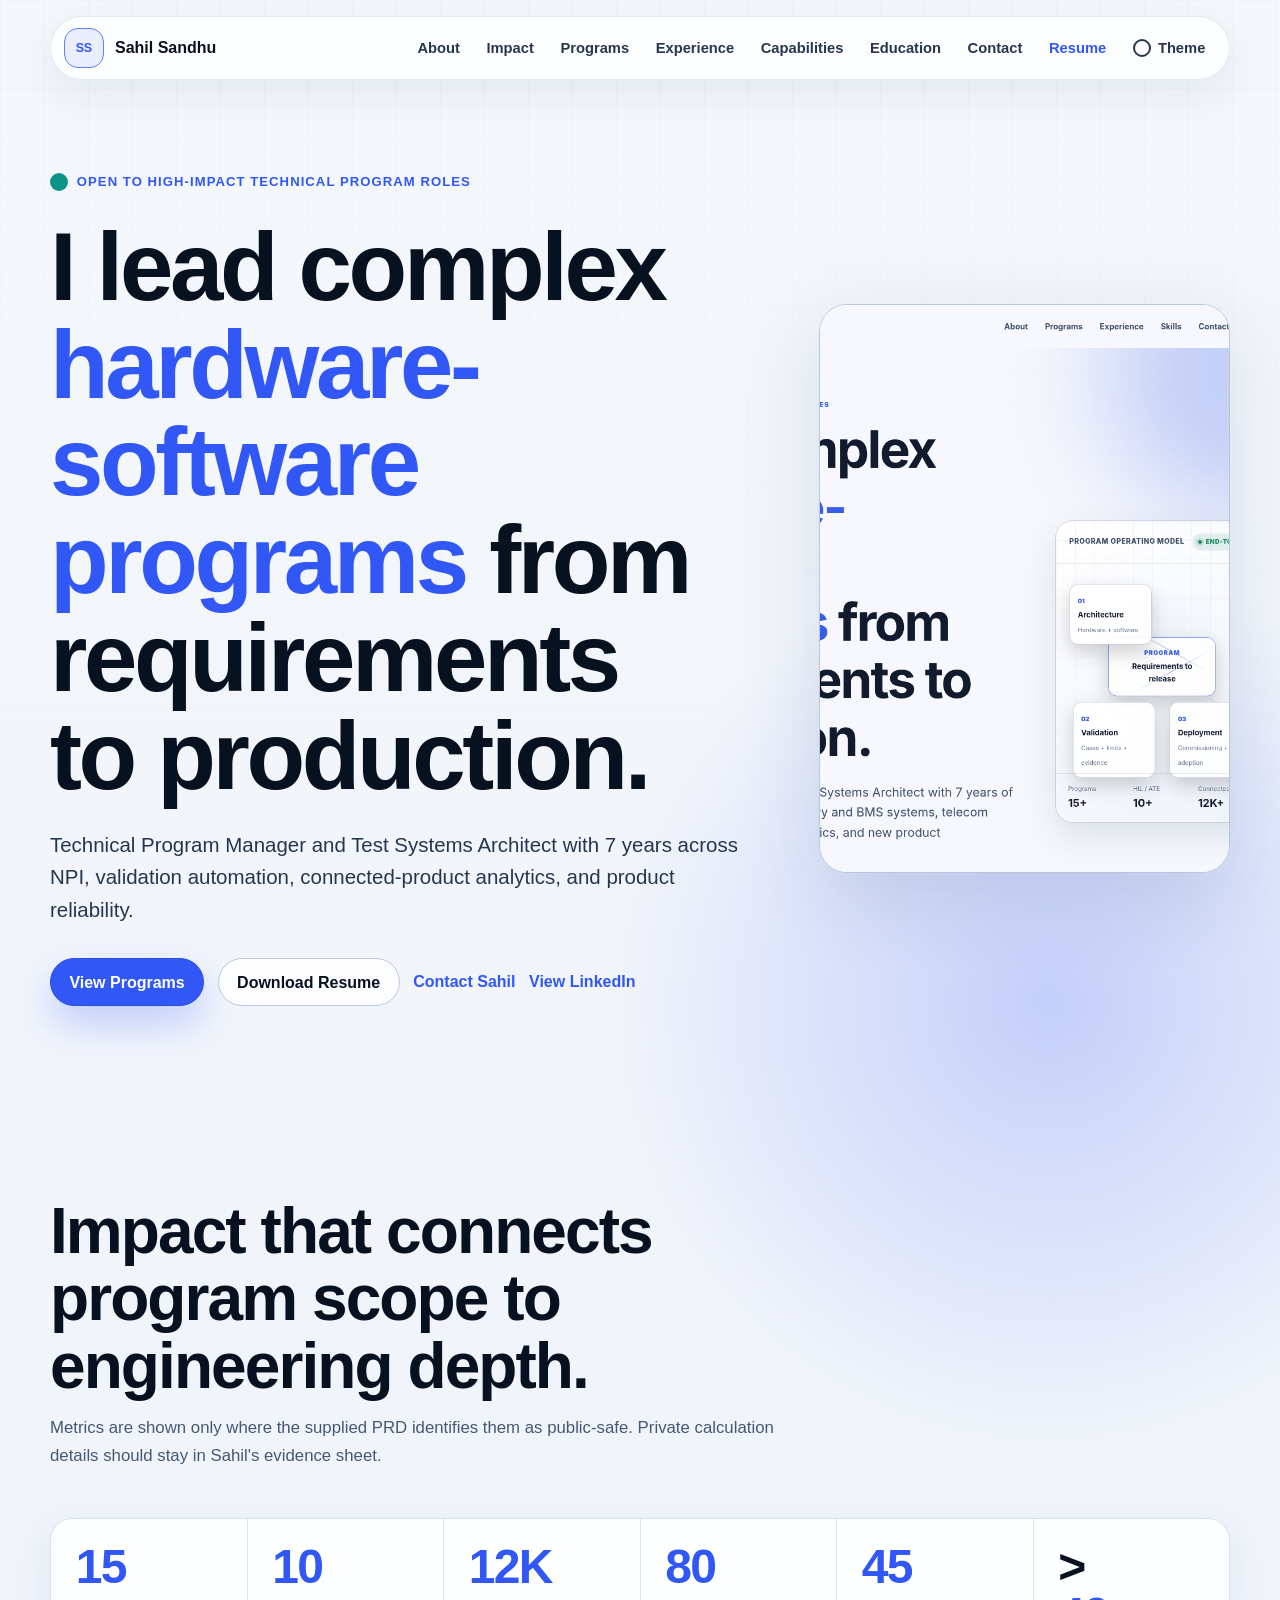
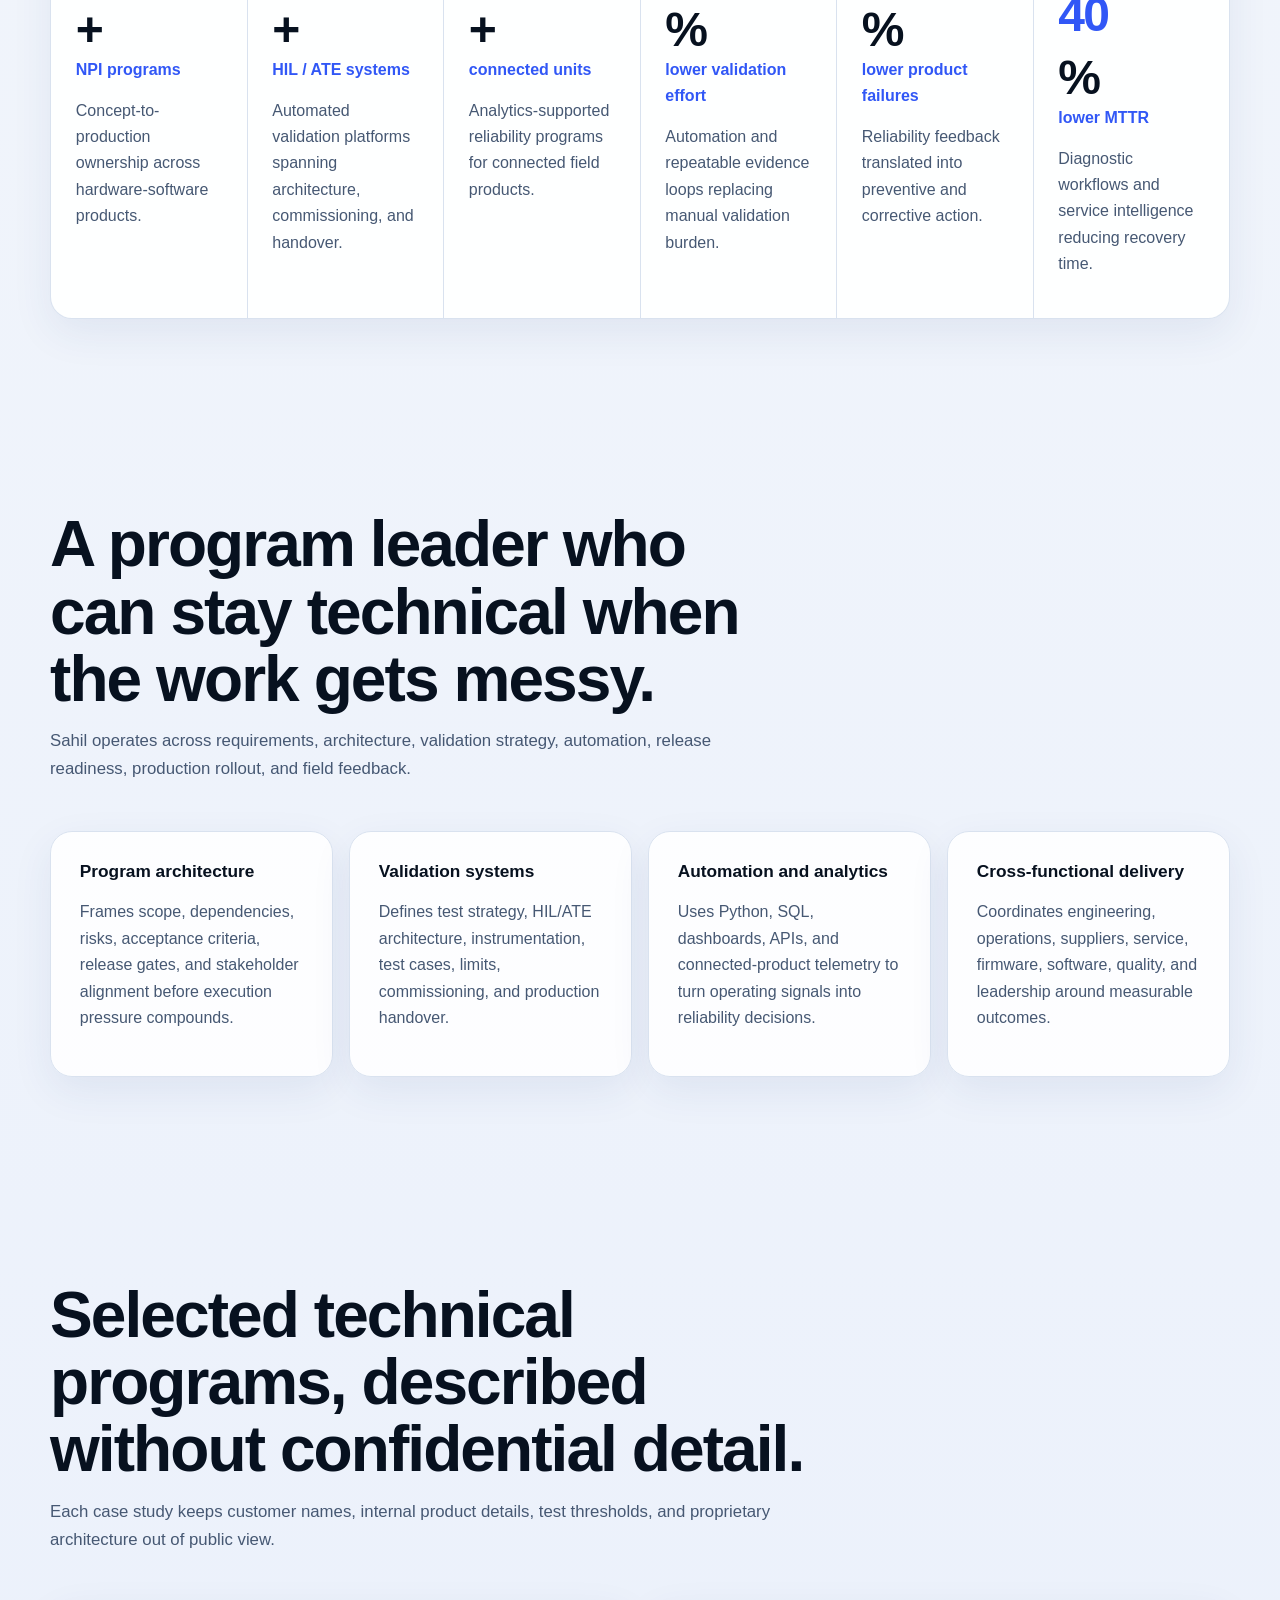
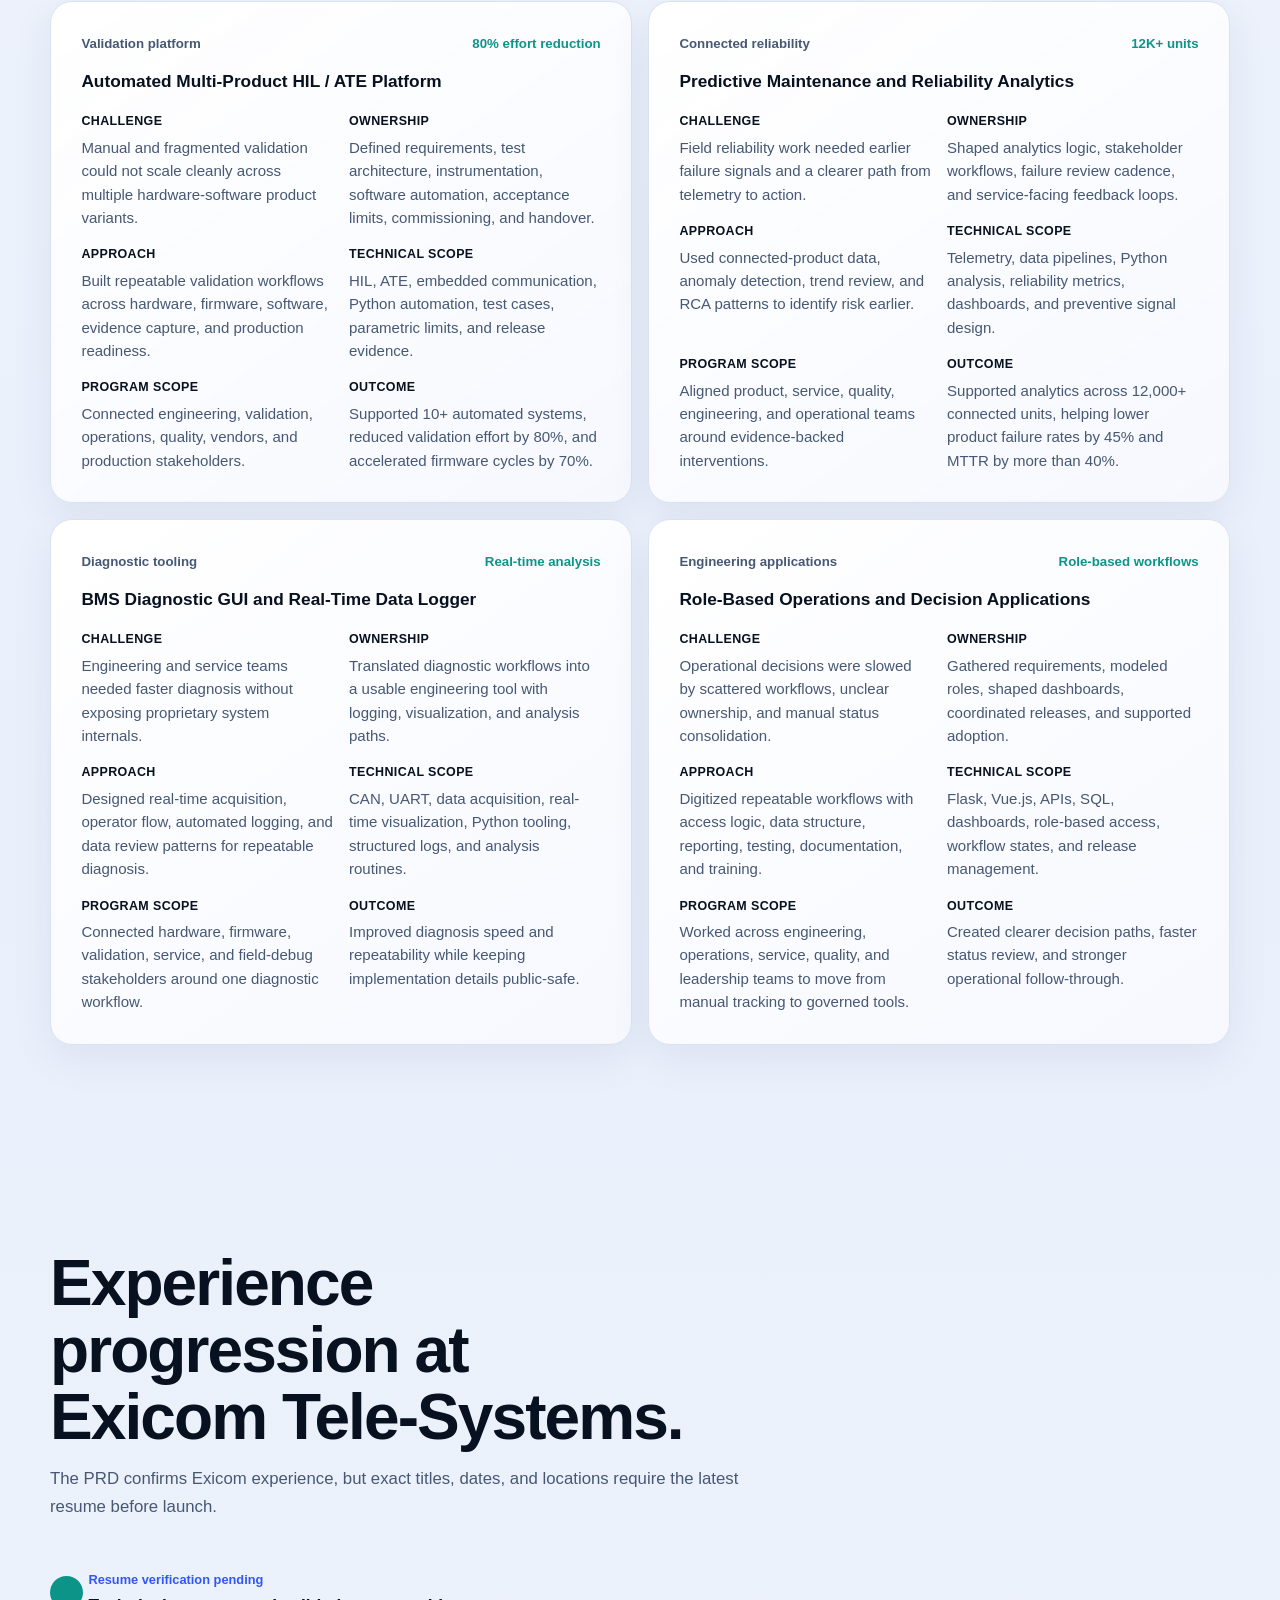
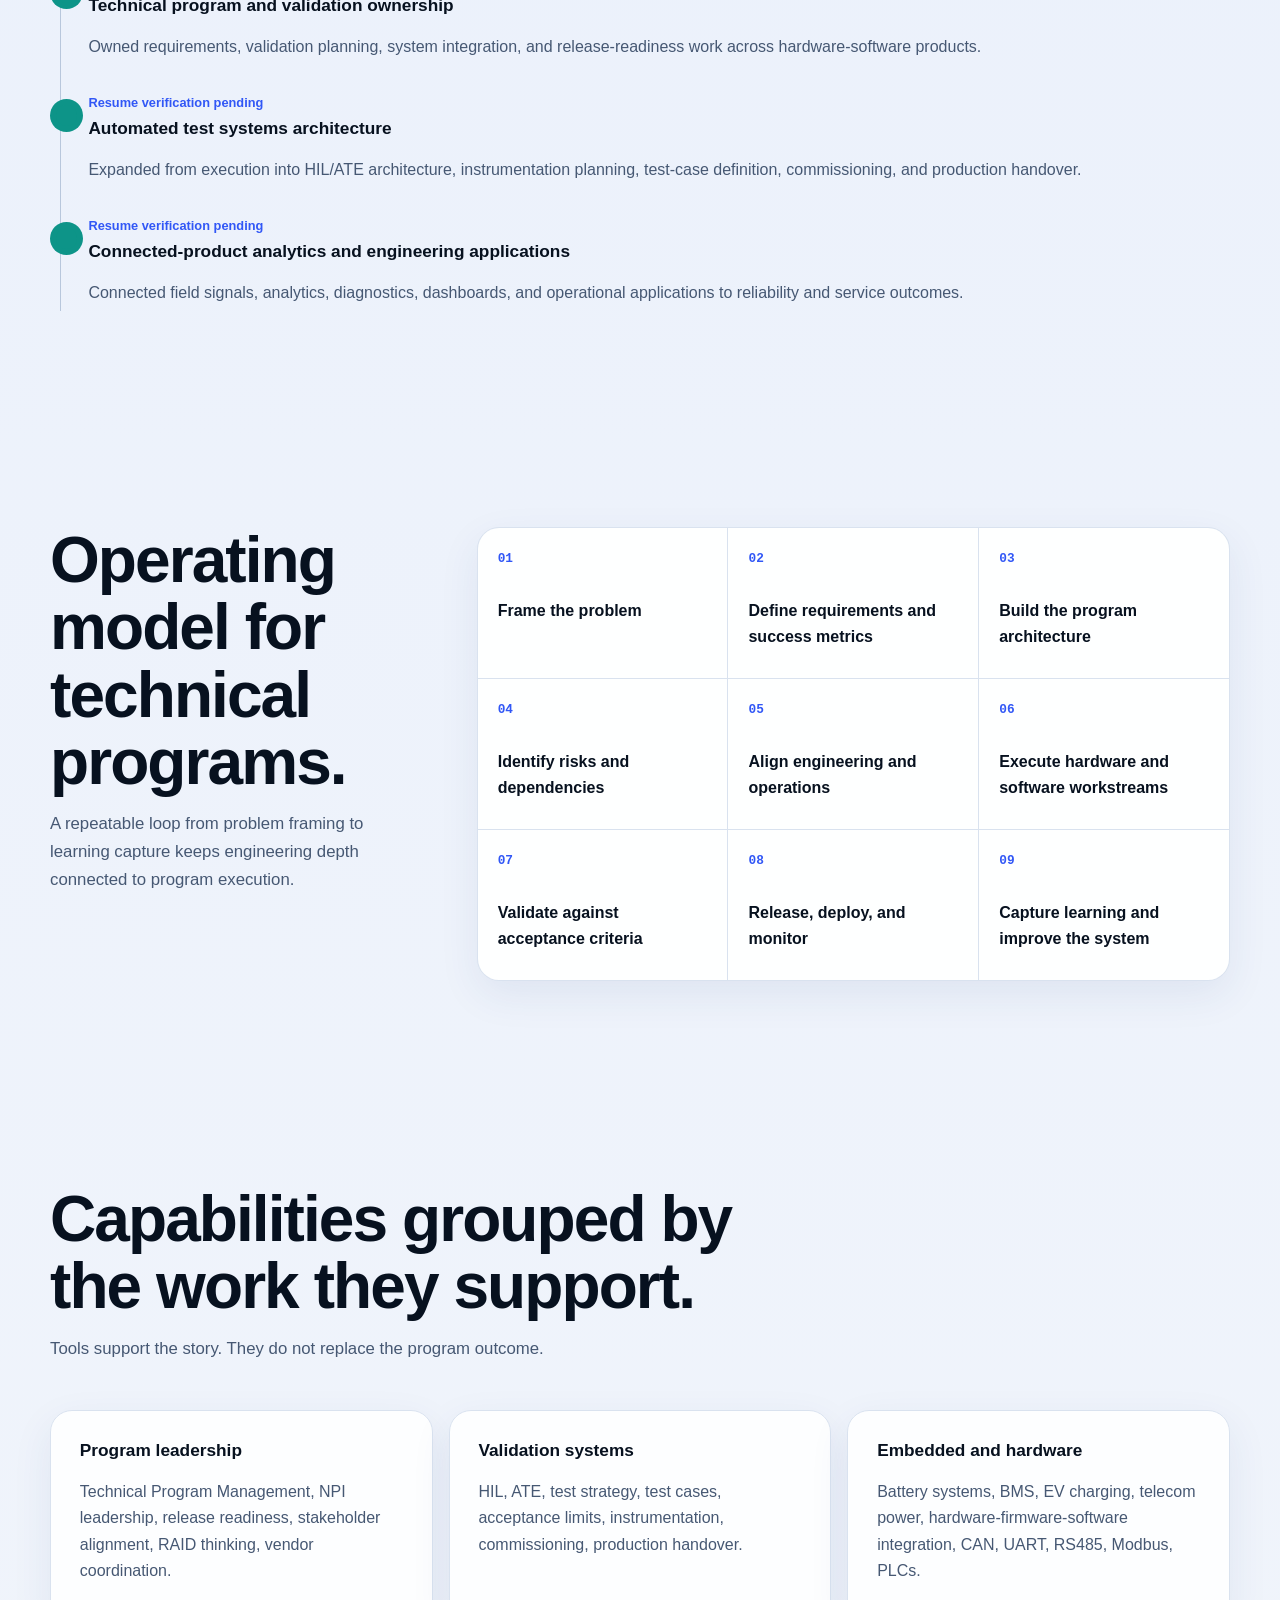
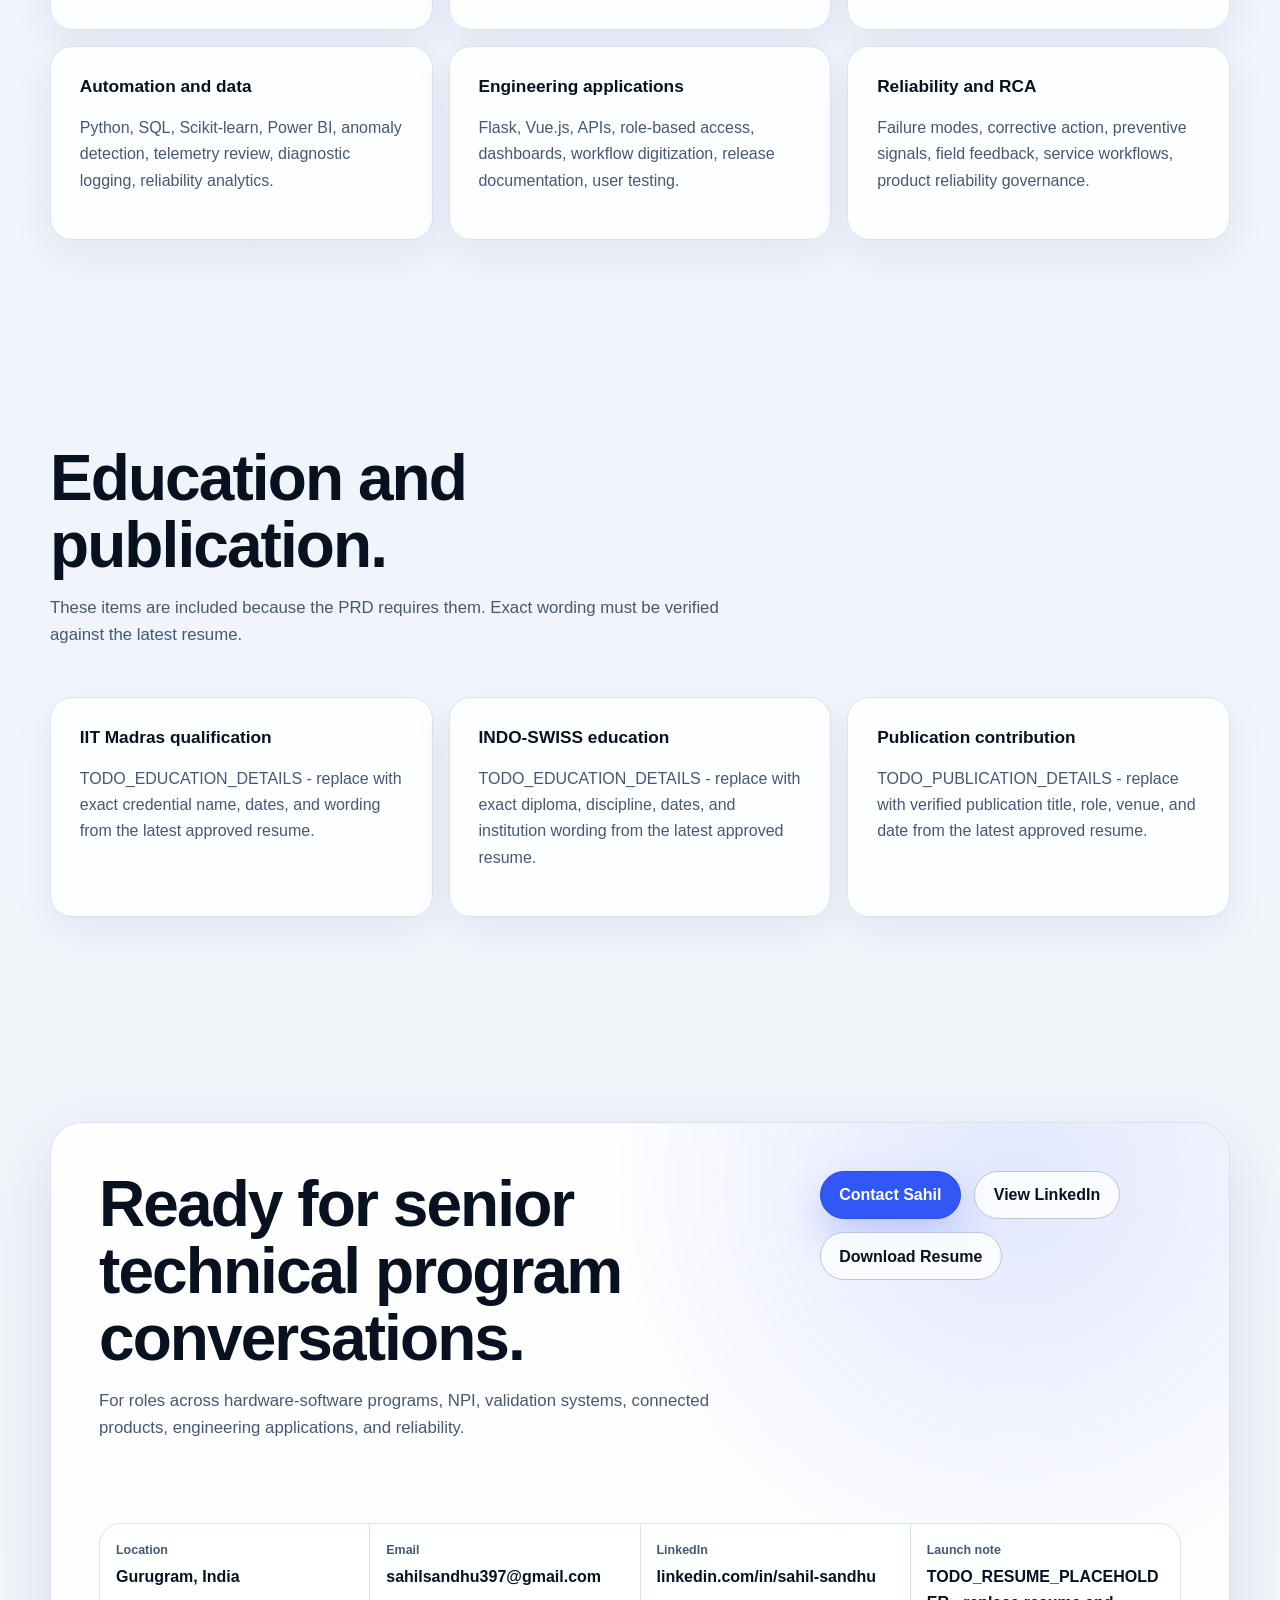
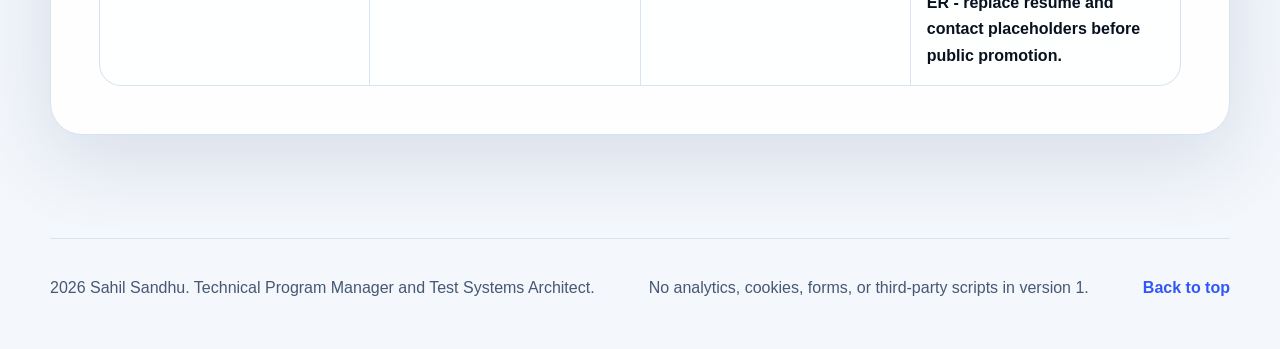
==== commit fd2eea48: "content: add verified contact links" ====
--- a/site/index.html
+++ b/site/index.html
@@ -35,6 +35,10 @@
           "addressCountry": "IN"
         },
         "url": "https://sahilsandhu-spec.github.io/sahil_portfolio/",
+        "email": "sahilsandhu397@gmail.com",
+        "sameAs": [
+          "https://www.linkedin.com/in/sahil-sandhu"
+        ],
         "description": "Technical Program Manager and Test Systems Architect focused on hardware-software programs, automated validation, NPI, and connected-product reliability.",
         "knowsAbout": [
           "Technical Program Management",
@@ -110,7 +114,7 @@
               <a class="button button-primary" href="#programs">View Programs</a>
               <a class="button button-secondary" href="assets/files/Sahil_Sandhu_Resume.pdf" download>Download Resume</a>
               <a class="text-action" href="#contact">Contact Sahil</a>
-              <a class="text-action" href="TODO_LINKEDIN_URL_TO_REPLACE" target="_blank" rel="noopener noreferrer">View LinkedIn</a>
+              <a class="text-action" href="https://www.linkedin.com/in/sahil-sandhu" target="_blank" rel="noopener noreferrer">View LinkedIn</a>
             </div>
           </div>
 
@@ -437,8 +441,8 @@
             <p>For roles across hardware-software programs, NPI, validation systems, connected products, engineering applications, and reliability.</p>
           </div>
           <div class="contact-actions" aria-label="Contact actions">
-            <a class="button button-primary" href="mailto:TODO_EMAIL_TO_REPLACE">Contact Sahil</a>
-            <a class="button button-secondary" href="TODO_LINKEDIN_URL_TO_REPLACE" target="_blank" rel="noopener noreferrer">View LinkedIn</a>
+            <a class="button button-primary" href="mailto:sahilsandhu397@gmail.com">Contact Sahil</a>
+            <a class="button button-secondary" href="https://www.linkedin.com/in/sahil-sandhu" target="_blank" rel="noopener noreferrer">View LinkedIn</a>
             <a class="button button-secondary" href="assets/files/Sahil_Sandhu_Resume.pdf" download>Download Resume</a>
           </div>
           <dl class="contact-details">
@@ -448,11 +452,11 @@
             </div>
             <div>
               <dt>Email</dt>
-              <dd>TODO_EMAIL_TO_REPLACE</dd>
+              <dd><a href="mailto:sahilsandhu397@gmail.com">sahilsandhu397@gmail.com</a></dd>
             </div>
             <div>
               <dt>LinkedIn</dt>
-              <dd>TODO_LINKEDIN_URL_TO_REPLACE</dd>
+              <dd><a href="https://www.linkedin.com/in/sahil-sandhu" target="_blank" rel="noopener noreferrer">linkedin.com/in/sahil-sandhu</a></dd>
             </div>
             <div>
               <dt>Launch note</dt>
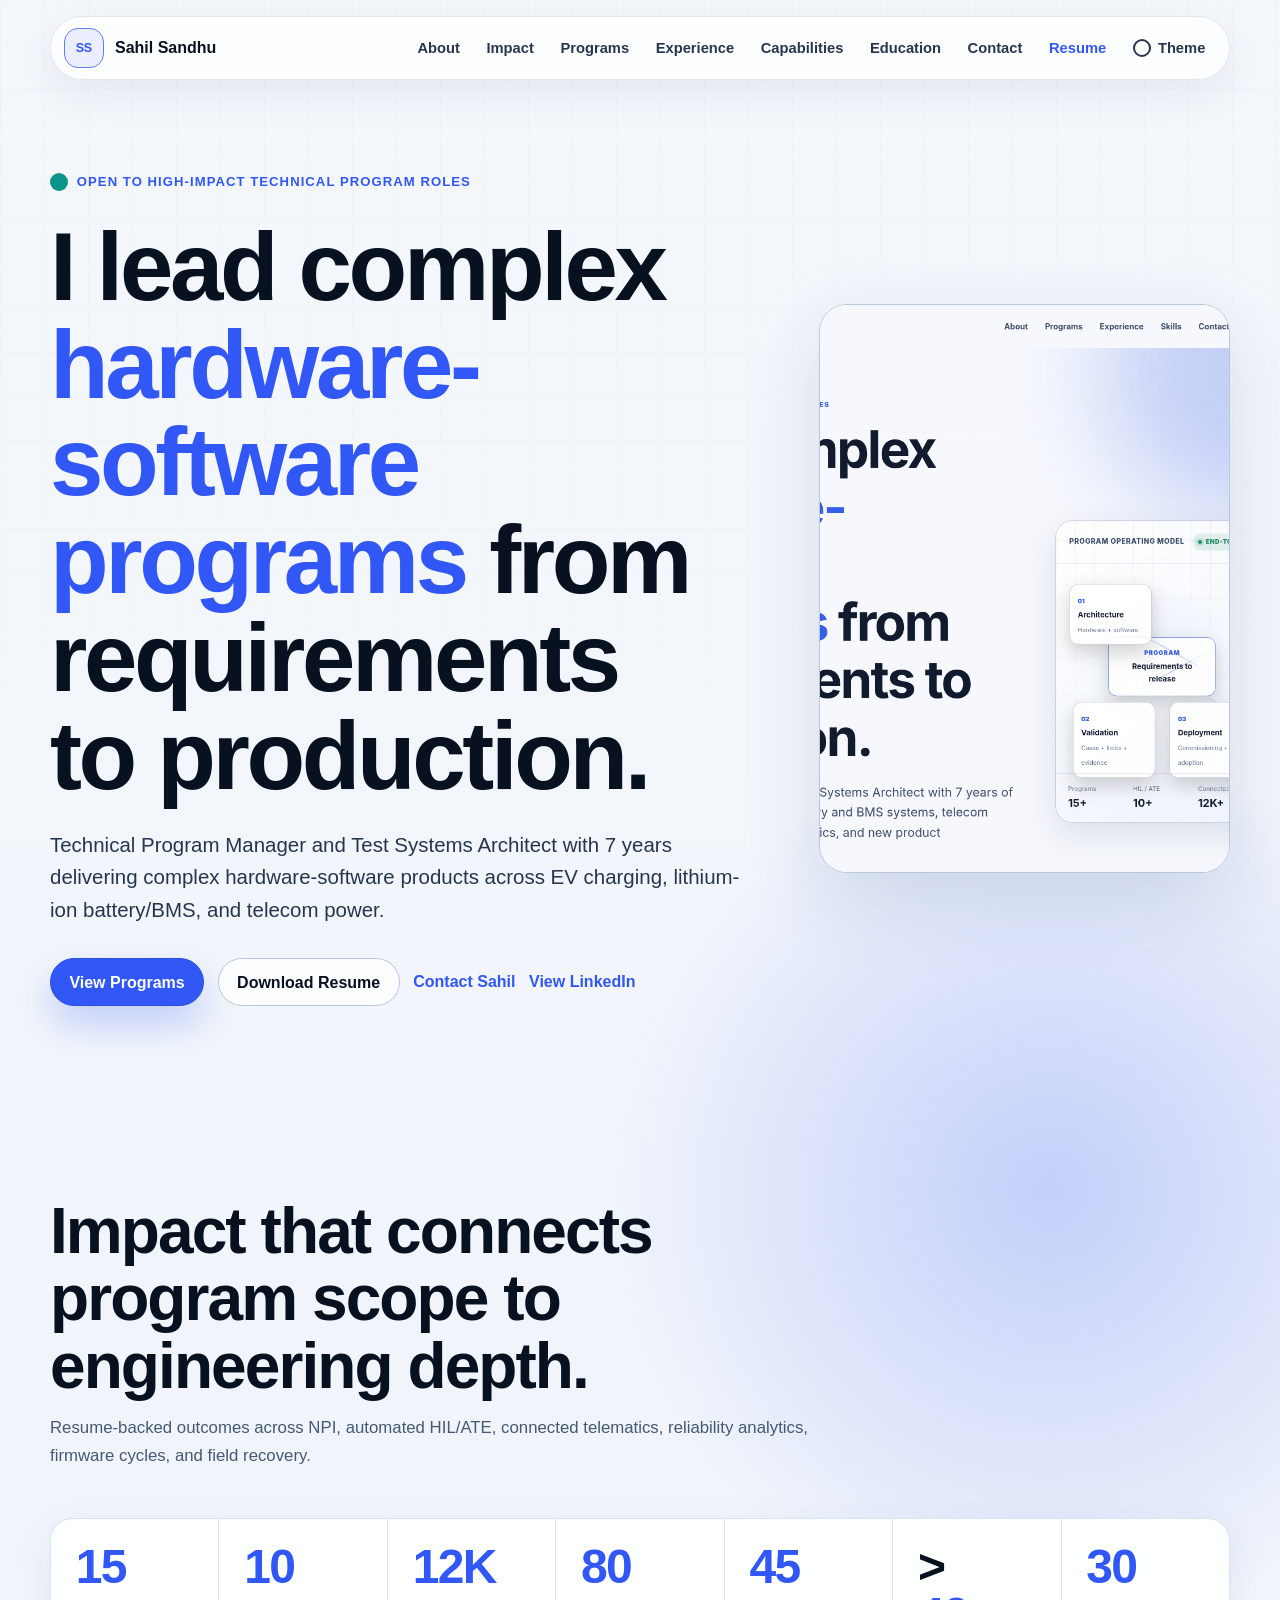
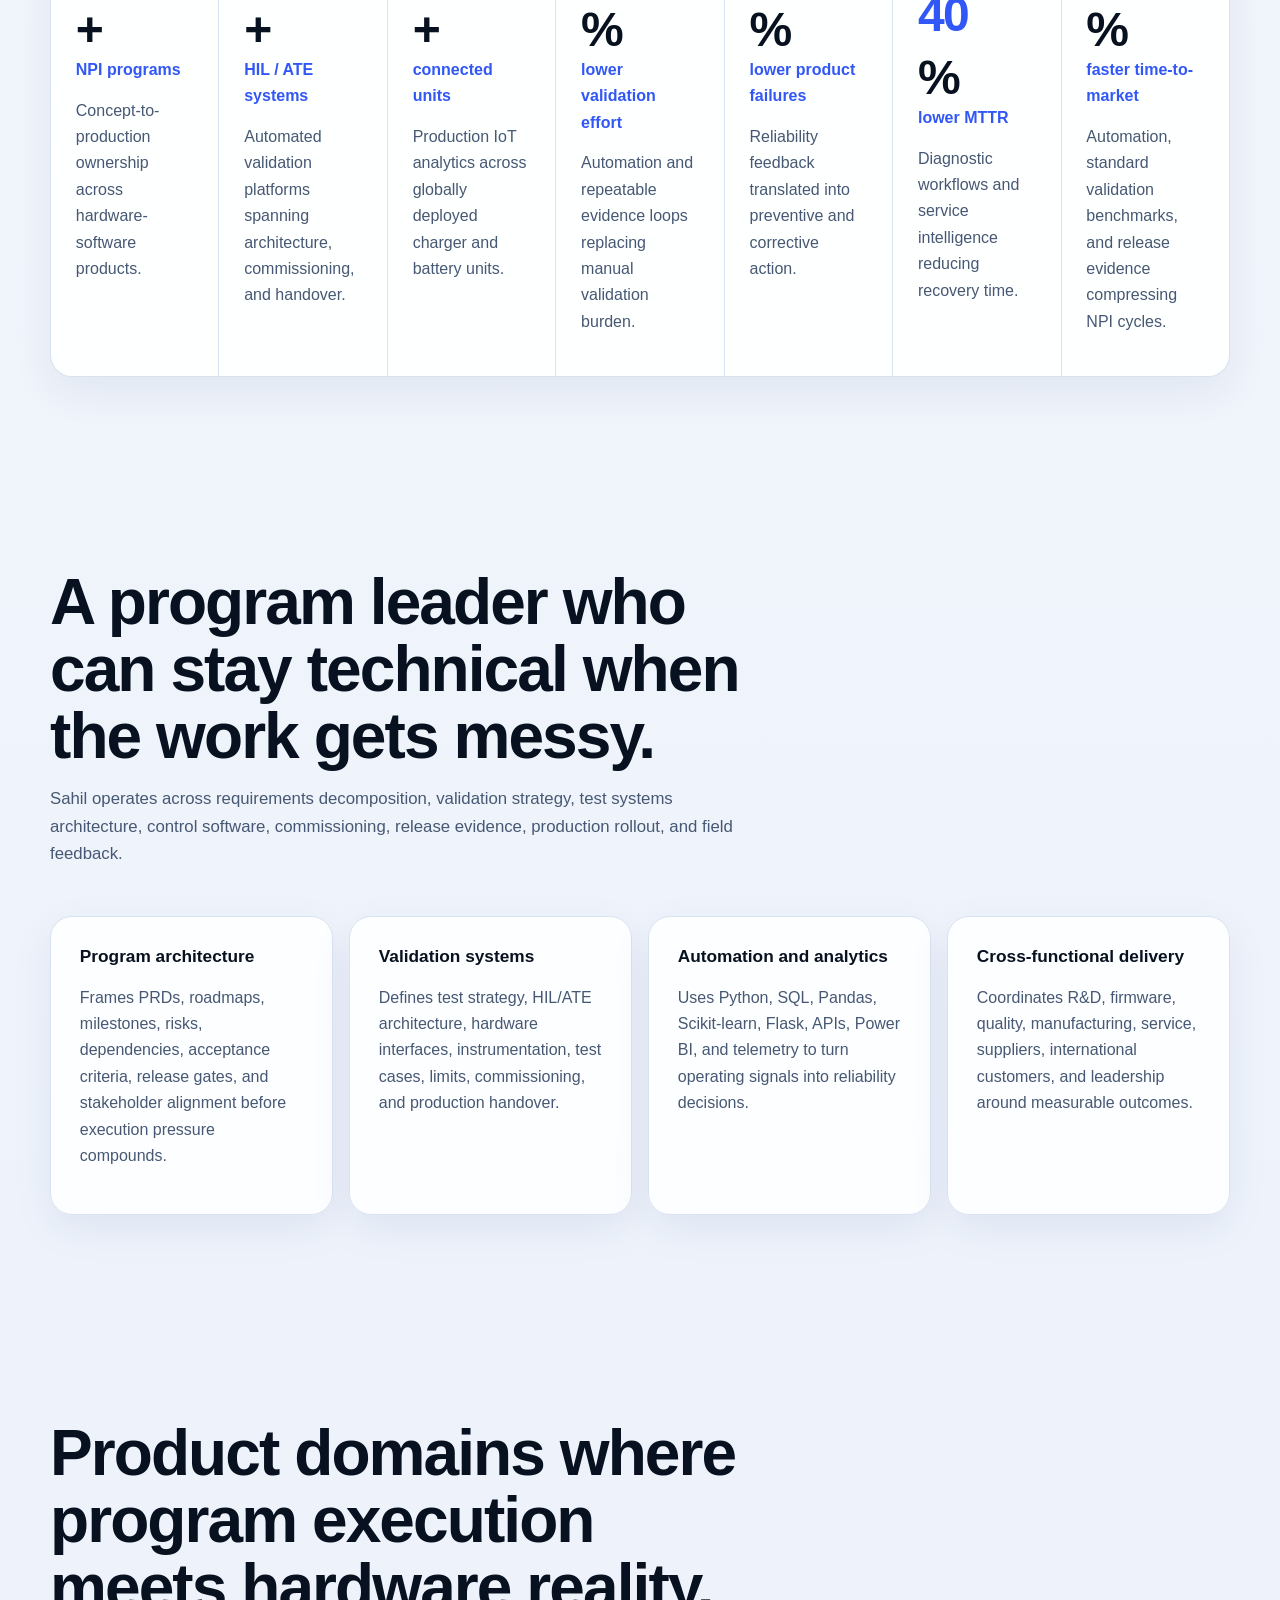
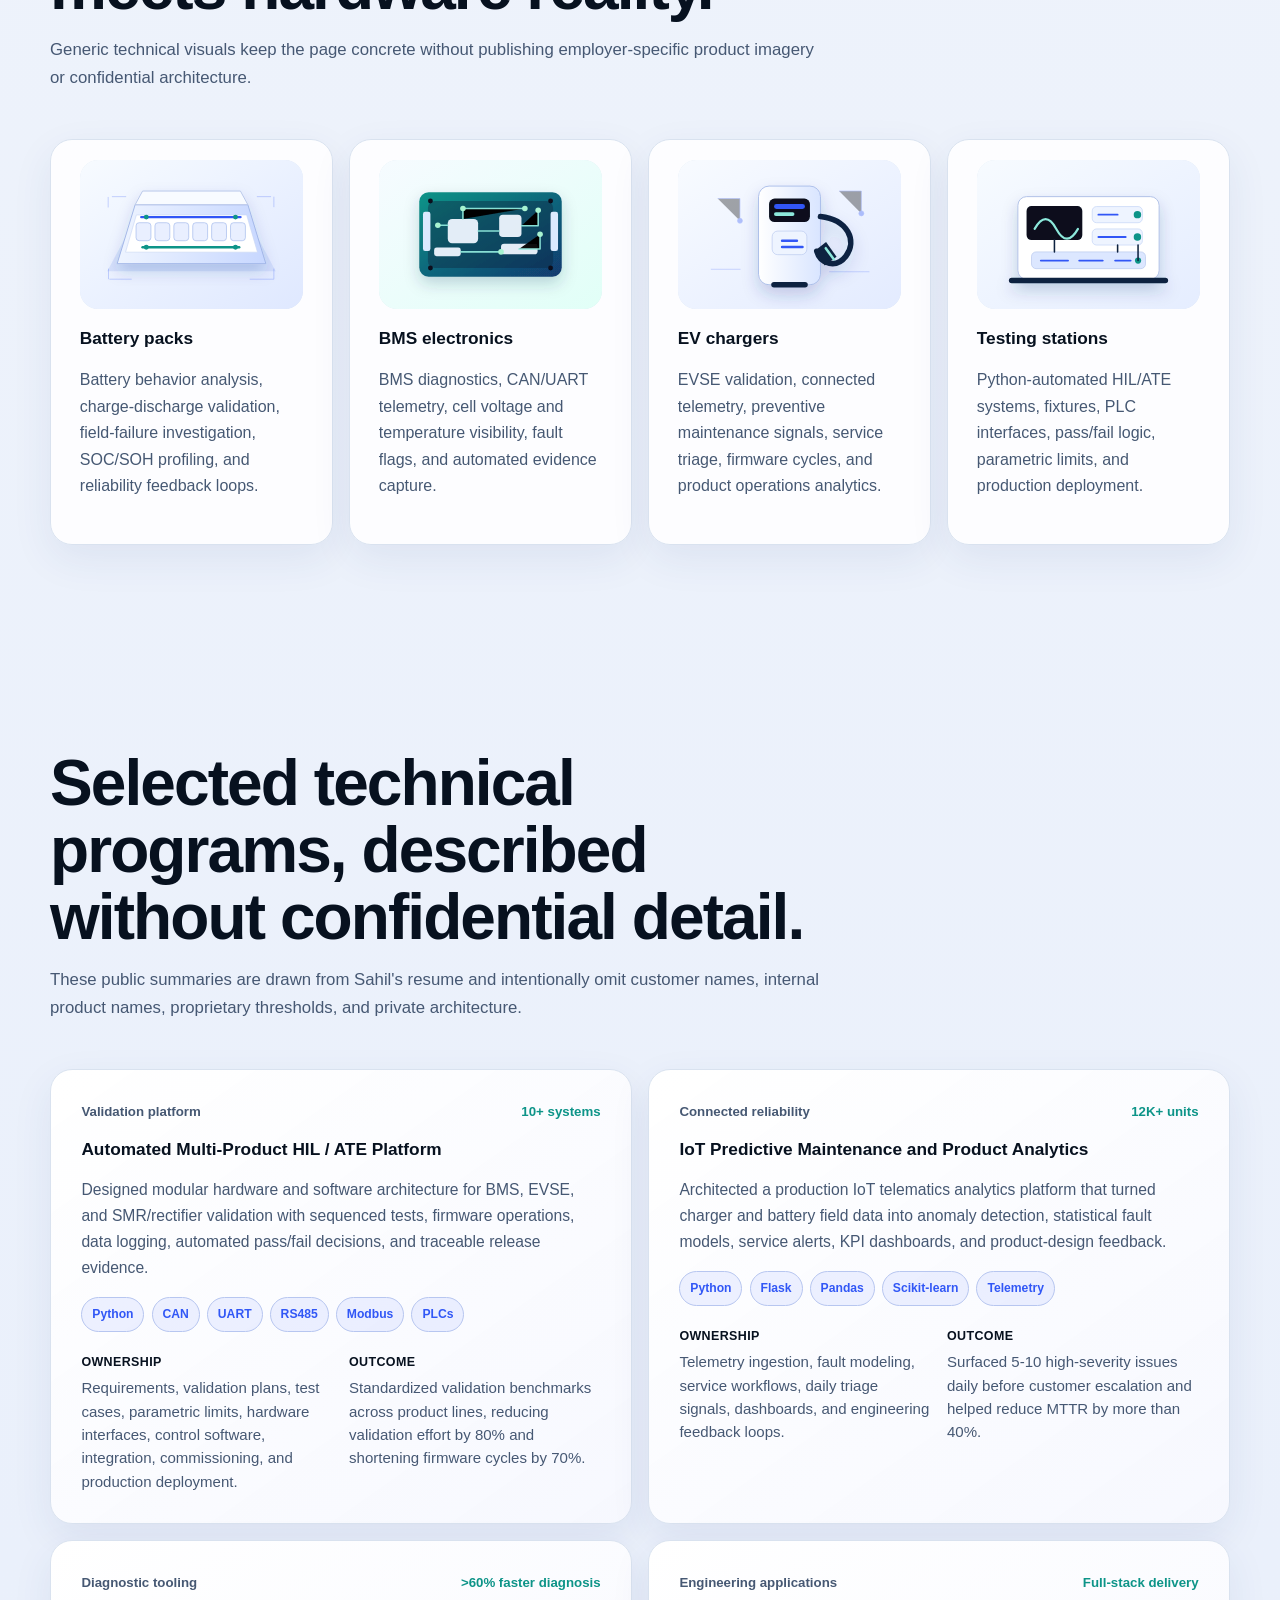
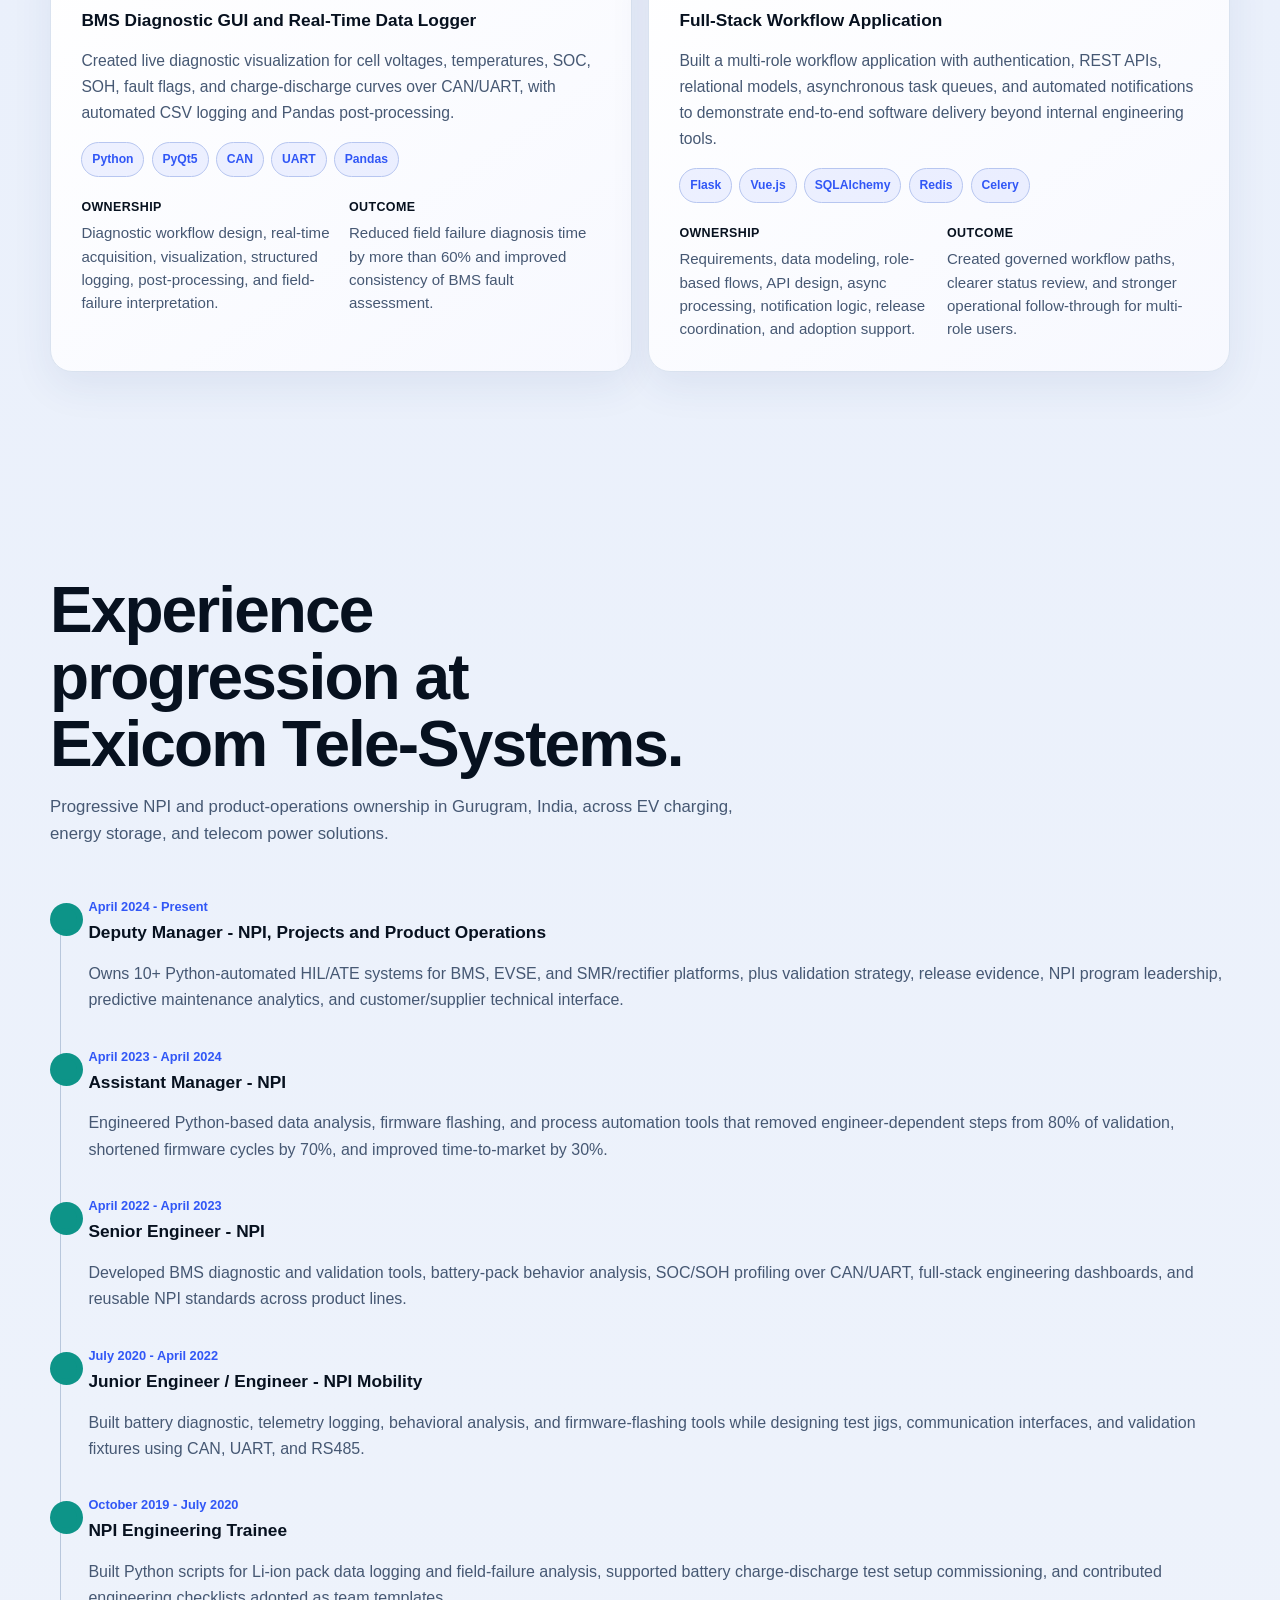
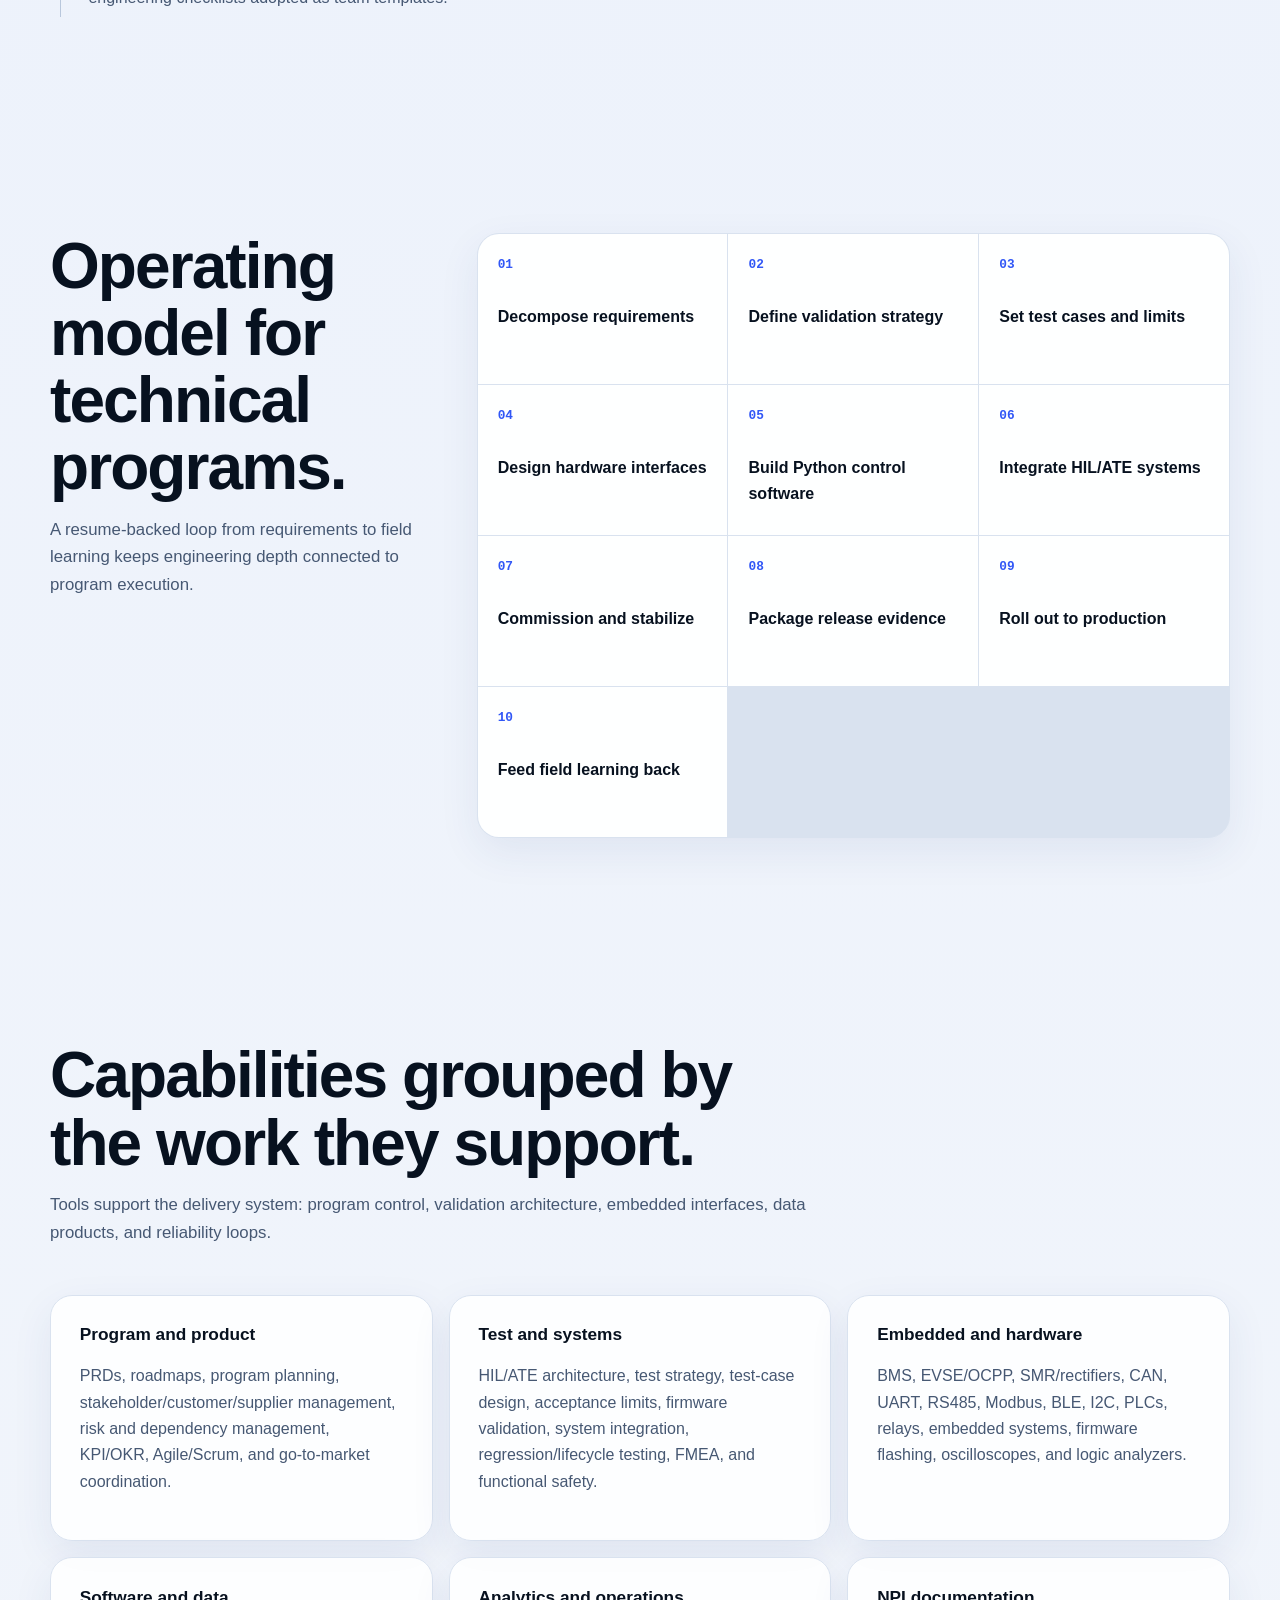
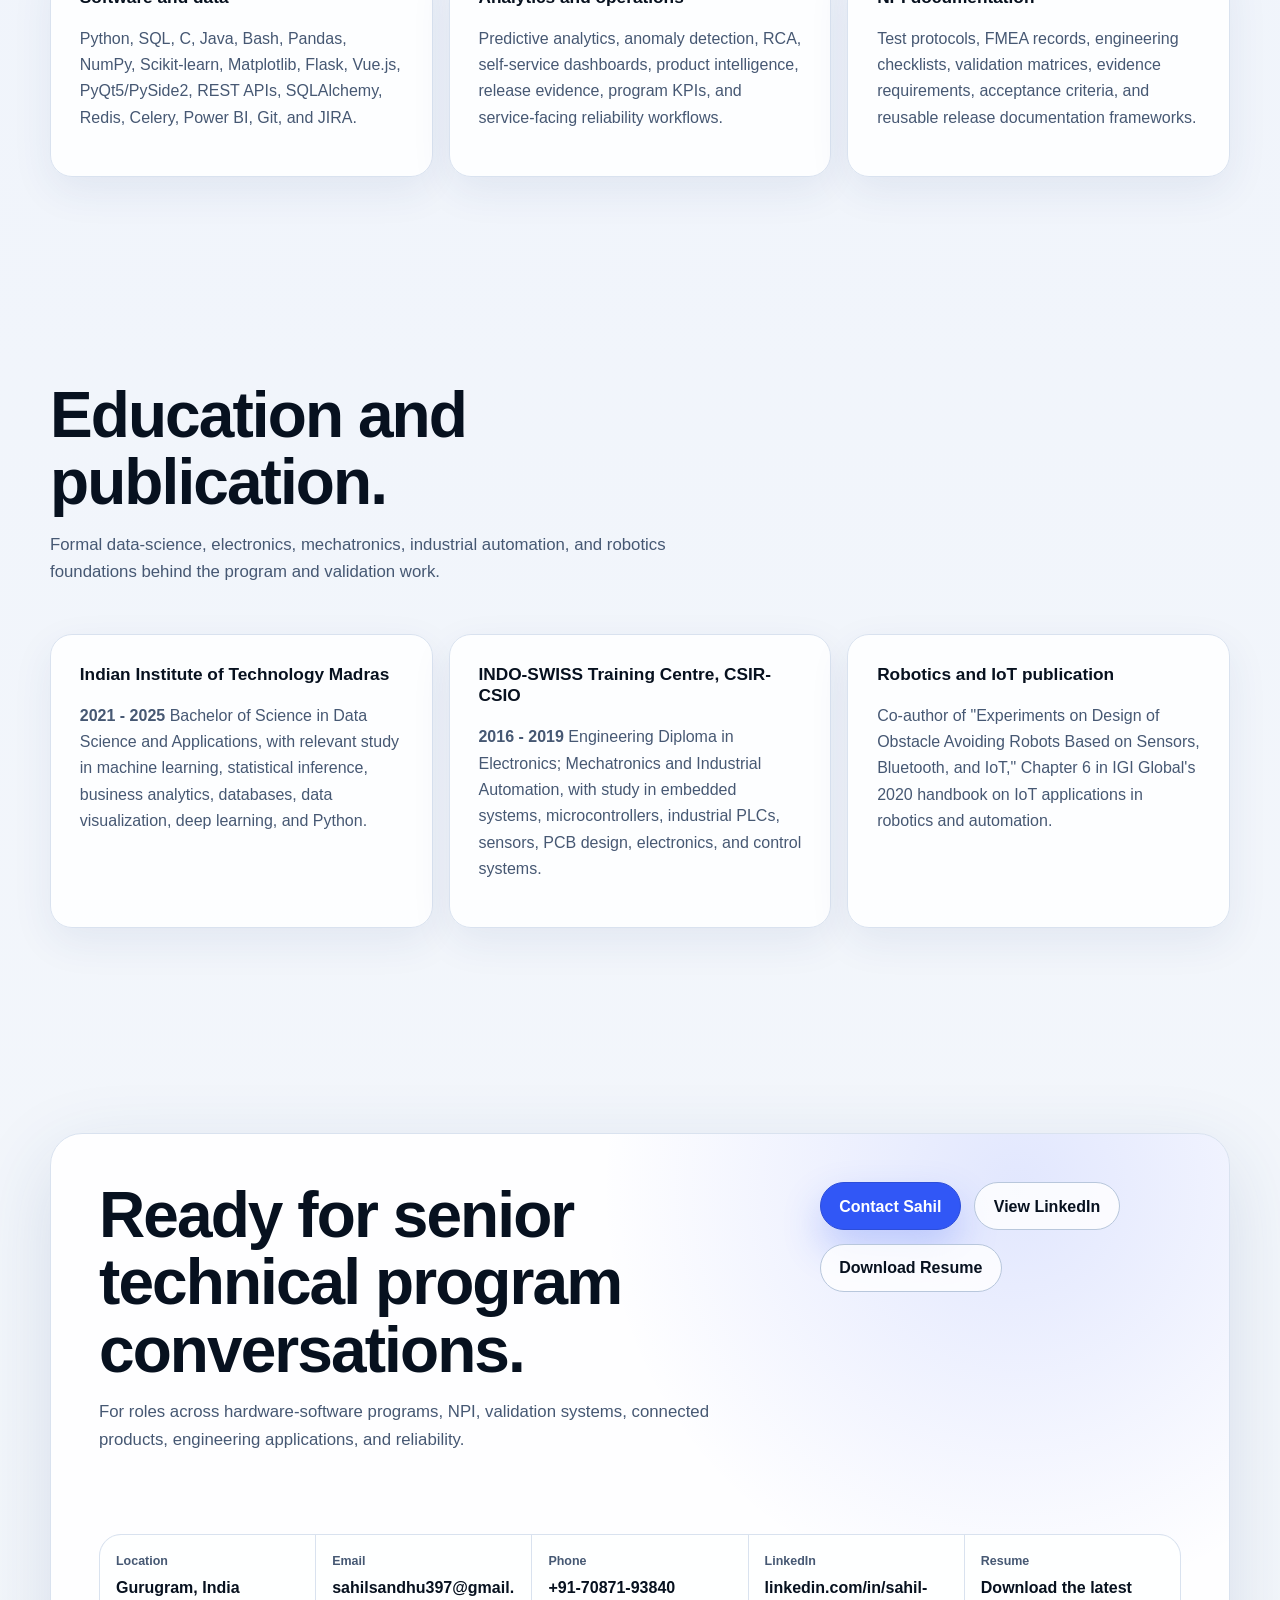
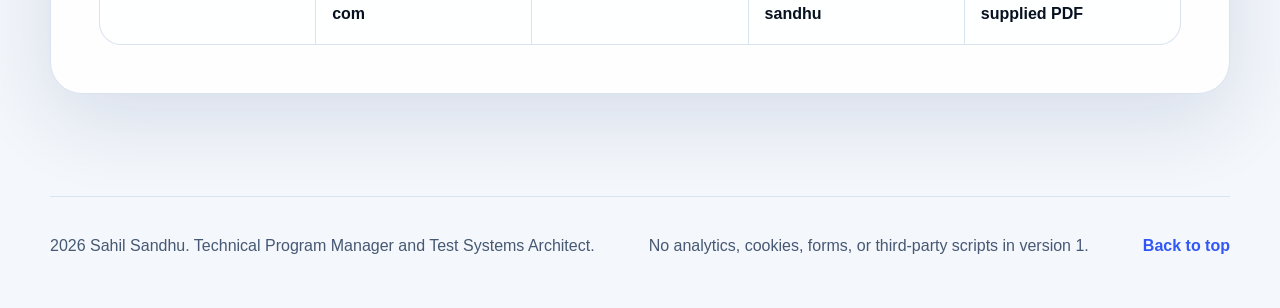
==== commit 46424bc2: "content: refresh portfolio from resume" ====
--- a/site/index.html
+++ b/site/index.html
@@ -5,7 +5,7 @@
     <meta name="viewport" content="width=device-width, initial-scale=1">
     <meta name="color-scheme" content="light dark">
     <title>Sahil Sandhu - Technical Program Manager &amp; Test Systems Architect</title>
-    <meta name="description" content="Professional portfolio for Sahil Sandhu, a Technical Program Manager and Test Systems Architect leading hardware-software programs, NPI, validation automation, connected-product analytics, and product reliability work.">
+    <meta name="description" content="Professional portfolio for Sahil Sandhu, a Technical Program Manager and Test Systems Architect leading EV charging, battery/BMS, telecom power, NPI, validation automation, connected-product analytics, and reliability programs.">
     <link rel="canonical" href="https://sahilsandhu-spec.github.io/sahil_portfolio/">
     <meta property="og:type" content="website">
     <meta property="og:title" content="Sahil Sandhu - Technical Program Manager &amp; Test Systems Architect">
@@ -39,7 +39,18 @@
         "sameAs": [
           "https://www.linkedin.com/in/sahil-sandhu"
         ],
-        "description": "Technical Program Manager and Test Systems Architect focused on hardware-software programs, automated validation, NPI, and connected-product reliability.",
+        "telephone": "+91-70871-93840",
+        "description": "Technical Program Manager and Test Systems Architect focused on EV charging, lithium-ion battery/BMS, telecom power, automated validation, NPI, and connected-product reliability.",
+        "alumniOf": [
+          {
+            "@type": "CollegeOrUniversity",
+            "name": "Indian Institute of Technology Madras"
+          },
+          {
+            "@type": "EducationalOrganization",
+            "name": "INDO-SWISS Training Centre, CSIR-CSIO, Chandigarh"
+          }
+        ],
         "knowsAbout": [
           "Technical Program Management",
           "Test Systems Architecture",
@@ -47,7 +58,10 @@
           "HIL and ATE Validation",
           "Embedded Systems Validation",
           "Python Automation",
-          "Connected Product Analytics"
+          "Connected Product Analytics",
+          "EV Charging",
+          "Battery Management Systems",
+          "CAN, UART, RS485, Modbus, BLE and PLCs"
         ]
       }
     </script>
@@ -109,7 +123,7 @@
           <div class="hero-copy reveal">
             <p class="status-line"><span aria-hidden="true"></span> Open to high-impact technical program roles</p>
             <h1 id="hero-title">I lead complex <span>hardware-software programs</span> from requirements to production.</h1>
-            <p class="hero-lede">Technical Program Manager and Test Systems Architect with 7 years across NPI, validation automation, connected-product analytics, and product reliability.</p>
+            <p class="hero-lede">Technical Program Manager and Test Systems Architect with 7 years delivering complex hardware-software products across EV charging, lithium-ion battery/BMS, and telecom power.</p>
             <div class="hero-actions" aria-label="Primary actions">
               <a class="button button-primary" href="#programs">View Programs</a>
               <a class="button button-secondary" href="assets/files/Sahil_Sandhu_Resume.pdf" download>Download Resume</a>
@@ -130,7 +144,7 @@
       <section class="metric-band" id="impact" aria-labelledby="impact-title">
         <div class="section-header reveal">
           <h2 id="impact-title">Impact that connects program scope to engineering depth.</h2>
-          <p>Metrics are shown only where the supplied PRD identifies them as public-safe. Private calculation details should stay in Sahil's evidence sheet.</p>
+          <p>Resume-backed outcomes across NPI, automated HIL/ATE, connected telematics, reliability analytics, firmware cycles, and field recovery.</p>
         </div>
         <div class="metrics-grid" aria-label="Impact metrics">
           <article class="metric-card reveal">
@@ -146,7 +160,7 @@
           <article class="metric-card reveal">
             <strong><span class="metric-value" data-value="12000">12000</span>+</strong>
             <span>connected units</span>
-            <p>Analytics-supported reliability programs for connected field products.</p>
+            <p>Production IoT analytics across globally deployed charger and battery units.</p>
           </article>
           <article class="metric-card reveal">
             <strong><span class="metric-value" data-value="80">80</span>%</strong>
@@ -163,30 +177,64 @@
             <span>lower MTTR</span>
             <p>Diagnostic workflows and service intelligence reducing recovery time.</p>
           </article>
+          <article class="metric-card reveal">
+            <strong><span class="metric-value" data-value="30">30</span>%</strong>
+            <span>faster time-to-market</span>
+            <p>Automation, standard validation benchmarks, and release evidence compressing NPI cycles.</p>
+          </article>
         </div>
       </section>
 
       <section class="section about-section" id="about" aria-labelledby="about-title">
         <div class="section-header narrow reveal">
           <h2 id="about-title">A program leader who can stay technical when the work gets messy.</h2>
-          <p>Sahil operates across requirements, architecture, validation strategy, automation, release readiness, production rollout, and field feedback.</p>
+          <p>Sahil operates across requirements decomposition, validation strategy, test systems architecture, control software, commissioning, release evidence, production rollout, and field feedback.</p>
         </div>
         <div class="about-grid">
           <article class="pillar reveal">
             <h3>Program architecture</h3>
-            <p>Frames scope, dependencies, risks, acceptance criteria, release gates, and stakeholder alignment before execution pressure compounds.</p>
+            <p>Frames PRDs, roadmaps, milestones, risks, dependencies, acceptance criteria, release gates, and stakeholder alignment before execution pressure compounds.</p>
           </article>
           <article class="pillar reveal">
             <h3>Validation systems</h3>
-            <p>Defines test strategy, HIL/ATE architecture, instrumentation, test cases, limits, commissioning, and production handover.</p>
+            <p>Defines test strategy, HIL/ATE architecture, hardware interfaces, instrumentation, test cases, limits, commissioning, and production handover.</p>
           </article>
           <article class="pillar reveal">
             <h3>Automation and analytics</h3>
-            <p>Uses Python, SQL, dashboards, APIs, and connected-product telemetry to turn operating signals into reliability decisions.</p>
+            <p>Uses Python, SQL, Pandas, Scikit-learn, Flask, APIs, Power BI, and telemetry to turn operating signals into reliability decisions.</p>
           </article>
           <article class="pillar reveal">
             <h3>Cross-functional delivery</h3>
-            <p>Coordinates engineering, operations, suppliers, service, firmware, software, quality, and leadership around measurable outcomes.</p>
+            <p>Coordinates R&amp;D, firmware, quality, manufacturing, service, suppliers, international customers, and leadership around measurable outcomes.</p>
+          </article>
+        </div>
+      </section>
+
+      <section class="section domain-section" aria-labelledby="domains-title">
+        <div class="section-header reveal">
+          <h2 id="domains-title">Product domains where program execution meets hardware reality.</h2>
+          <p>Generic technical visuals keep the page concrete without publishing employer-specific product imagery or confidential architecture.</p>
+        </div>
+        <div class="domain-grid">
+          <article class="domain-card reveal">
+            <img src="assets/images/battery-pack.svg" alt="Generic modular lithium-ion battery pack illustration.">
+            <h3>Battery packs</h3>
+            <p>Battery behavior analysis, charge-discharge validation, field-failure investigation, SOC/SOH profiling, and reliability feedback loops.</p>
+          </article>
+          <article class="domain-card reveal">
+            <img src="assets/images/bms-board.svg" alt="Generic BMS electronics board illustration.">
+            <h3>BMS electronics</h3>
+            <p>BMS diagnostics, CAN/UART telemetry, cell voltage and temperature visibility, fault flags, and automated evidence capture.</p>
+          </article>
+          <article class="domain-card reveal">
+            <img src="assets/images/ev-charger.svg" alt="Generic EV charging cabinet illustration.">
+            <h3>EV chargers</h3>
+            <p>EVSE validation, connected telemetry, preventive maintenance signals, service triage, firmware cycles, and product operations analytics.</p>
+          </article>
+          <article class="domain-card reveal">
+            <img src="assets/images/test-station.svg" alt="Generic automated test station illustration.">
+            <h3>Testing stations</h3>
+            <p>Python-automated HIL/ATE systems, fixtures, PLC interfaces, pass/fail logic, parametric limits, and production deployment.</p>
           </article>
         </div>
       </section>
@@ -194,40 +242,33 @@
       <section class="section programs-section" id="programs" aria-labelledby="programs-title">
         <div class="section-header reveal">
           <h2 id="programs-title">Selected technical programs, described without confidential detail.</h2>
-          <p>Each case study keeps customer names, internal product details, test thresholds, and proprietary architecture out of public view.</p>
+          <p>These public summaries are drawn from Sahil's resume and intentionally omit customer names, internal product names, proprietary thresholds, and private architecture.</p>
         </div>
 
         <div class="program-grid">
           <article class="program-card reveal">
             <div class="program-topline">
               <span>Validation platform</span>
-              <strong>80% effort reduction</strong>
+              <strong>10+ systems</strong>
             </div>
             <h3>Automated Multi-Product HIL / ATE Platform</h3>
+            <p class="program-summary">Designed modular hardware and software architecture for BMS, EVSE, and SMR/rectifier validation with sequenced tests, firmware operations, data logging, automated pass/fail decisions, and traceable release evidence.</p>
+            <ul class="program-tags" aria-label="Technology stack">
+              <li>Python</li>
+              <li>CAN</li>
+              <li>UART</li>
+              <li>RS485</li>
+              <li>Modbus</li>
+              <li>PLCs</li>
+            </ul>
             <dl>
               <div>
-                <dt>Challenge</dt>
-                <dd>Manual and fragmented validation could not scale cleanly across multiple hardware-software product variants.</dd>
-              </div>
-              <div>
                 <dt>Ownership</dt>
-                <dd>Defined requirements, test architecture, instrumentation, software automation, acceptance limits, commissioning, and handover.</dd>
-              </div>
-              <div>
-                <dt>Approach</dt>
-                <dd>Built repeatable validation workflows across hardware, firmware, software, evidence capture, and production readiness.</dd>
-              </div>
-              <div>
-                <dt>Technical scope</dt>
-                <dd>HIL, ATE, embedded communication, Python automation, test cases, parametric limits, and release evidence.</dd>
-              </div>
-              <div>
-                <dt>Program scope</dt>
-                <dd>Connected engineering, validation, operations, quality, vendors, and production stakeholders.</dd>
+                <dd>Requirements, validation plans, test cases, parametric limits, hardware interfaces, control software, integration, commissioning, and production deployment.</dd>
               </div>
               <div>
                 <dt>Outcome</dt>
-                <dd>Supported 10+ automated systems, reduced validation effort by 80%, and accelerated firmware cycles by 70%.</dd>
+                <dd>Standardized validation benchmarks across product lines, reducing validation effort by 80% and shortening firmware cycles by 70%.</dd>
               </div>
             </dl>
           </article>
@@ -237,31 +278,23 @@
               <span>Connected reliability</span>
               <strong>12K+ units</strong>
             </div>
-            <h3>Predictive Maintenance and Reliability Analytics</h3>
+            <h3>IoT Predictive Maintenance and Product Analytics</h3>
+            <p class="program-summary">Architected a production IoT telematics analytics platform that turned charger and battery field data into anomaly detection, statistical fault models, service alerts, KPI dashboards, and product-design feedback.</p>
+            <ul class="program-tags" aria-label="Technology stack">
+              <li>Python</li>
+              <li>Flask</li>
+              <li>Pandas</li>
+              <li>Scikit-learn</li>
+              <li>Telemetry</li>
+            </ul>
             <dl>
               <div>
-                <dt>Challenge</dt>
-                <dd>Field reliability work needed earlier failure signals and a clearer path from telemetry to action.</dd>
-              </div>
-              <div>
                 <dt>Ownership</dt>
-                <dd>Shaped analytics logic, stakeholder workflows, failure review cadence, and service-facing feedback loops.</dd>
-              </div>
-              <div>
-                <dt>Approach</dt>
-                <dd>Used connected-product data, anomaly detection, trend review, and RCA patterns to identify risk earlier.</dd>
-              </div>
-              <div>
-                <dt>Technical scope</dt>
-                <dd>Telemetry, data pipelines, Python analysis, reliability metrics, dashboards, and preventive signal design.</dd>
-              </div>
-              <div>
-                <dt>Program scope</dt>
-                <dd>Aligned product, service, quality, engineering, and operational teams around evidence-backed interventions.</dd>
+                <dd>Telemetry ingestion, fault modeling, service workflows, daily triage signals, dashboards, and engineering feedback loops.</dd>
               </div>
               <div>
                 <dt>Outcome</dt>
-                <dd>Supported analytics across 12,000+ connected units, helping lower product failure rates by 45% and MTTR by more than 40%.</dd>
+                <dd>Surfaced 5-10 high-severity issues daily before customer escalation and helped reduce MTTR by more than 40%.</dd>
               </div>
             </dl>
           </article>
@@ -269,33 +302,25 @@
           <article class="program-card reveal">
             <div class="program-topline">
               <span>Diagnostic tooling</span>
-              <strong>Real-time analysis</strong>
+              <strong>&gt;60% faster diagnosis</strong>
             </div>
             <h3>BMS Diagnostic GUI and Real-Time Data Logger</h3>
+            <p class="program-summary">Created live diagnostic visualization for cell voltages, temperatures, SOC, SOH, fault flags, and charge-discharge curves over CAN/UART, with automated CSV logging and Pandas post-processing.</p>
+            <ul class="program-tags" aria-label="Technology stack">
+              <li>Python</li>
+              <li>PyQt5</li>
+              <li>CAN</li>
+              <li>UART</li>
+              <li>Pandas</li>
+            </ul>
             <dl>
               <div>
-                <dt>Challenge</dt>
-                <dd>Engineering and service teams needed faster diagnosis without exposing proprietary system internals.</dd>
-              </div>
-              <div>
                 <dt>Ownership</dt>
-                <dd>Translated diagnostic workflows into a usable engineering tool with logging, visualization, and analysis paths.</dd>
-              </div>
-              <div>
-                <dt>Approach</dt>
-                <dd>Designed real-time acquisition, operator flow, automated logging, and data review patterns for repeatable diagnosis.</dd>
-              </div>
-              <div>
-                <dt>Technical scope</dt>
-                <dd>CAN, UART, data acquisition, real-time visualization, Python tooling, structured logs, and analysis routines.</dd>
-              </div>
-              <div>
-                <dt>Program scope</dt>
-                <dd>Connected hardware, firmware, validation, service, and field-debug stakeholders around one diagnostic workflow.</dd>
+                <dd>Diagnostic workflow design, real-time acquisition, visualization, structured logging, post-processing, and field-failure interpretation.</dd>
               </div>
               <div>
                 <dt>Outcome</dt>
-                <dd>Improved diagnosis speed and repeatability while keeping implementation details public-safe.</dd>
+                <dd>Reduced field failure diagnosis time by more than 60% and improved consistency of BMS fault assessment.</dd>
               </div>
             </dl>
           </article>
@@ -303,33 +328,25 @@
           <article class="program-card reveal">
             <div class="program-topline">
               <span>Engineering applications</span>
-              <strong>Role-based workflows</strong>
-            </div>
-            <h3>Role-Based Operations and Decision Applications</h3>
+              <strong>Full-stack delivery</strong>
+            </div>
+            <h3>Full-Stack Workflow Application</h3>
+            <p class="program-summary">Built a multi-role workflow application with authentication, REST APIs, relational models, asynchronous task queues, and automated notifications to demonstrate end-to-end software delivery beyond internal engineering tools.</p>
+            <ul class="program-tags" aria-label="Technology stack">
+              <li>Flask</li>
+              <li>Vue.js</li>
+              <li>SQLAlchemy</li>
+              <li>Redis</li>
+              <li>Celery</li>
+            </ul>
             <dl>
               <div>
-                <dt>Challenge</dt>
-                <dd>Operational decisions were slowed by scattered workflows, unclear ownership, and manual status consolidation.</dd>
-              </div>
-              <div>
                 <dt>Ownership</dt>
-                <dd>Gathered requirements, modeled roles, shaped dashboards, coordinated releases, and supported adoption.</dd>
-              </div>
-              <div>
-                <dt>Approach</dt>
-                <dd>Digitized repeatable workflows with access logic, data structure, reporting, testing, documentation, and training.</dd>
-              </div>
-              <div>
-                <dt>Technical scope</dt>
-                <dd>Flask, Vue.js, APIs, SQL, dashboards, role-based access, workflow states, and release management.</dd>
-              </div>
-              <div>
-                <dt>Program scope</dt>
-                <dd>Worked across engineering, operations, service, quality, and leadership teams to move from manual tracking to governed tools.</dd>
+                <dd>Requirements, data modeling, role-based flows, API design, async processing, notification logic, release coordination, and adoption support.</dd>
               </div>
               <div>
                 <dt>Outcome</dt>
-                <dd>Created clearer decision paths, faster status review, and stronger operational follow-through.</dd>
+                <dd>Created governed workflow paths, clearer status review, and stronger operational follow-through for multi-role users.</dd>
               </div>
             </dl>
           </article>
@@ -339,23 +356,33 @@
       <section class="section experience-section" id="experience" aria-labelledby="experience-title">
         <div class="section-header narrow reveal">
           <h2 id="experience-title">Experience progression at Exicom Tele-Systems.</h2>
-          <p>The PRD confirms Exicom experience, but exact titles, dates, and locations require the latest resume before launch.</p>
+          <p>Progressive NPI and product-operations ownership in Gurugram, India, across EV charging, energy storage, and telecom power solutions.</p>
         </div>
         <ol class="timeline">
           <li class="timeline-item reveal">
-            <time>Resume verification pending</time>
-            <h3>Technical program and validation ownership</h3>
-            <p>Owned requirements, validation planning, system integration, and release-readiness work across hardware-software products.</p>
+            <time datetime="2024-04">April 2024 - Present</time>
+            <h3>Deputy Manager - NPI, Projects and Product Operations</h3>
+            <p>Owns 10+ Python-automated HIL/ATE systems for BMS, EVSE, and SMR/rectifier platforms, plus validation strategy, release evidence, NPI program leadership, predictive maintenance analytics, and customer/supplier technical interface.</p>
           </li>
           <li class="timeline-item reveal">
-            <time>Resume verification pending</time>
-            <h3>Automated test systems architecture</h3>
-            <p>Expanded from execution into HIL/ATE architecture, instrumentation planning, test-case definition, commissioning, and production handover.</p>
+            <time datetime="2023-04">April 2023 - April 2024</time>
+            <h3>Assistant Manager - NPI</h3>
+            <p>Engineered Python-based data analysis, firmware flashing, and process automation tools that removed engineer-dependent steps from 80% of validation, shortened firmware cycles by 70%, and improved time-to-market by 30%.</p>
           </li>
           <li class="timeline-item reveal">
-            <time>Resume verification pending</time>
-            <h3>Connected-product analytics and engineering applications</h3>
-            <p>Connected field signals, analytics, diagnostics, dashboards, and operational applications to reliability and service outcomes.</p>
+            <time datetime="2022-04">April 2022 - April 2023</time>
+            <h3>Senior Engineer - NPI</h3>
+            <p>Developed BMS diagnostic and validation tools, battery-pack behavior analysis, SOC/SOH profiling over CAN/UART, full-stack engineering dashboards, and reusable NPI standards across product lines.</p>
+          </li>
+          <li class="timeline-item reveal">
+            <time datetime="2020-07">July 2020 - April 2022</time>
+            <h3>Junior Engineer / Engineer - NPI Mobility</h3>
+            <p>Built battery diagnostic, telemetry logging, behavioral analysis, and firmware-flashing tools while designing test jigs, communication interfaces, and validation fixtures using CAN, UART, and RS485.</p>
+          </li>
+          <li class="timeline-item reveal">
+            <time datetime="2019-10">October 2019 - July 2020</time>
+            <h3>NPI Engineering Trainee</h3>
+            <p>Built Python scripts for Li-ion pack data logging and field-failure analysis, supported battery charge-discharge test setup commissioning, and contributed engineering checklists adopted as team templates.</p>
           </li>
         </ol>
       </section>
@@ -364,18 +391,19 @@
         <div class="operating-layout">
           <div class="section-header reveal">
             <h2 id="operating-title">Operating model for technical programs.</h2>
-            <p>A repeatable loop from problem framing to learning capture keeps engineering depth connected to program execution.</p>
+            <p>A resume-backed loop from requirements to field learning keeps engineering depth connected to program execution.</p>
           </div>
           <ol class="operating-grid">
-            <li class="reveal">Frame the problem</li>
-            <li class="reveal">Define requirements and success metrics</li>
-            <li class="reveal">Build the program architecture</li>
-            <li class="reveal">Identify risks and dependencies</li>
-            <li class="reveal">Align engineering and operations</li>
-            <li class="reveal">Execute hardware and software workstreams</li>
-            <li class="reveal">Validate against acceptance criteria</li>
-            <li class="reveal">Release, deploy, and monitor</li>
-            <li class="reveal">Capture learning and improve the system</li>
+            <li class="reveal">Decompose requirements</li>
+            <li class="reveal">Define validation strategy</li>
+            <li class="reveal">Set test cases and limits</li>
+            <li class="reveal">Design hardware interfaces</li>
+            <li class="reveal">Build Python control software</li>
+            <li class="reveal">Integrate HIL/ATE systems</li>
+            <li class="reveal">Commission and stabilize</li>
+            <li class="reveal">Package release evidence</li>
+            <li class="reveal">Roll out to production</li>
+            <li class="reveal">Feed field learning back</li>
           </ol>
         </div>
       </section>
@@ -383,32 +411,32 @@
       <section class="section capabilities-section" id="capabilities" aria-labelledby="capabilities-title">
         <div class="section-header reveal">
           <h2 id="capabilities-title">Capabilities grouped by the work they support.</h2>
-          <p>Tools support the story. They do not replace the program outcome.</p>
+          <p>Tools support the delivery system: program control, validation architecture, embedded interfaces, data products, and reliability loops.</p>
         </div>
         <div class="skills-grid">
           <article class="skill-group reveal">
-            <h3>Program leadership</h3>
-            <p>Technical Program Management, NPI leadership, release readiness, stakeholder alignment, RAID thinking, vendor coordination.</p>
+            <h3>Program and product</h3>
+            <p>PRDs, roadmaps, program planning, stakeholder/customer/supplier management, risk and dependency management, KPI/OKR, Agile/Scrum, and go-to-market coordination.</p>
           </article>
           <article class="skill-group reveal">
-            <h3>Validation systems</h3>
-            <p>HIL, ATE, test strategy, test cases, acceptance limits, instrumentation, commissioning, production handover.</p>
+            <h3>Test and systems</h3>
+            <p>HIL/ATE architecture, test strategy, test-case design, acceptance limits, firmware validation, system integration, regression/lifecycle testing, FMEA, and functional safety.</p>
           </article>
           <article class="skill-group reveal">
             <h3>Embedded and hardware</h3>
-            <p>Battery systems, BMS, EV charging, telecom power, hardware-firmware-software integration, CAN, UART, RS485, Modbus, PLCs.</p>
+            <p>BMS, EVSE/OCPP, SMR/rectifiers, CAN, UART, RS485, Modbus, BLE, I2C, PLCs, relays, embedded systems, firmware flashing, oscilloscopes, and logic analyzers.</p>
           </article>
           <article class="skill-group reveal">
-            <h3>Automation and data</h3>
-            <p>Python, SQL, Scikit-learn, Power BI, anomaly detection, telemetry review, diagnostic logging, reliability analytics.</p>
+            <h3>Software and data</h3>
+            <p>Python, SQL, C, Java, Bash, Pandas, NumPy, Scikit-learn, Matplotlib, Flask, Vue.js, PyQt5/PySide2, REST APIs, SQLAlchemy, Redis, Celery, Power BI, Git, and JIRA.</p>
           </article>
           <article class="skill-group reveal">
-            <h3>Engineering applications</h3>
-            <p>Flask, Vue.js, APIs, role-based access, dashboards, workflow digitization, release documentation, user testing.</p>
+            <h3>Analytics and operations</h3>
+            <p>Predictive analytics, anomaly detection, RCA, self-service dashboards, product intelligence, release evidence, program KPIs, and service-facing reliability workflows.</p>
           </article>
           <article class="skill-group reveal">
-            <h3>Reliability and RCA</h3>
-            <p>Failure modes, corrective action, preventive signals, field feedback, service workflows, product reliability governance.</p>
+            <h3>NPI documentation</h3>
+            <p>Test protocols, FMEA records, engineering checklists, validation matrices, evidence requirements, acceptance criteria, and reusable release documentation frameworks.</p>
           </article>
         </div>
       </section>
@@ -416,20 +444,20 @@
       <section class="section education-section" id="education" aria-labelledby="education-title">
         <div class="section-header narrow reveal">
           <h2 id="education-title">Education and publication.</h2>
-          <p>These items are included because the PRD requires them. Exact wording must be verified against the latest resume.</p>
+          <p>Formal data-science, electronics, mechatronics, industrial automation, and robotics foundations behind the program and validation work.</p>
         </div>
         <div class="credential-grid">
           <article class="credential-card reveal">
-            <h3>IIT Madras qualification</h3>
-            <p>TODO_EDUCATION_DETAILS - replace with exact credential name, dates, and wording from the latest approved resume.</p>
+            <h3>Indian Institute of Technology Madras</h3>
+            <p><strong>2021 - 2025</strong> Bachelor of Science in Data Science and Applications, with relevant study in machine learning, statistical inference, business analytics, databases, data visualization, deep learning, and Python.</p>
           </article>
           <article class="credential-card reveal">
-            <h3>INDO-SWISS education</h3>
-            <p>TODO_EDUCATION_DETAILS - replace with exact diploma, discipline, dates, and institution wording from the latest approved resume.</p>
+            <h3>INDO-SWISS Training Centre, CSIR-CSIO</h3>
+            <p><strong>2016 - 2019</strong> Engineering Diploma in Electronics; Mechatronics and Industrial Automation, with study in embedded systems, microcontrollers, industrial PLCs, sensors, PCB design, electronics, and control systems.</p>
           </article>
           <article class="credential-card reveal">
-            <h3>Publication contribution</h3>
-            <p>TODO_PUBLICATION_DETAILS - replace with verified publication title, role, venue, and date from the latest approved resume.</p>
+            <h3>Robotics and IoT publication</h3>
+            <p>Co-author of "Experiments on Design of Obstacle Avoiding Robots Based on Sensors, Bluetooth, and IoT," Chapter 6 in IGI Global's 2020 handbook on IoT applications in robotics and automation.</p>
           </article>
         </div>
       </section>
@@ -455,12 +483,16 @@
               <dd><a href="mailto:sahilsandhu397@gmail.com">sahilsandhu397@gmail.com</a></dd>
             </div>
             <div>
+              <dt>Phone</dt>
+              <dd><a href="tel:+917087193840">+91-70871-93840</a></dd>
+            </div>
+            <div>
               <dt>LinkedIn</dt>
               <dd><a href="https://www.linkedin.com/in/sahil-sandhu" target="_blank" rel="noopener noreferrer">linkedin.com/in/sahil-sandhu</a></dd>
             </div>
             <div>
-              <dt>Launch note</dt>
-              <dd>TODO_RESUME_PLACEHOLDER - replace resume and contact placeholders before public promotion.</dd>
+              <dt>Resume</dt>
+              <dd><a href="assets/files/Sahil_Sandhu_Resume.pdf" download>Download the latest supplied PDF</a></dd>
             </div>
           </dl>
         </div>
--- a/site/assets/css/styles.css
+++ b/site/assets/css/styles.css
@@ -459,7 +459,7 @@
 
 .metrics-grid {
   display: grid;
-  grid-template-columns: repeat(6, minmax(0, 1fr));
+  grid-template-columns: repeat(7, minmax(0, 1fr));
   gap: 1px;
   overflow: hidden;
   border: 1px solid var(--line);
@@ -493,7 +493,9 @@
 
 .metric-card p,
 .pillar p,
+.domain-card p,
 .program-card dd,
+.program-summary,
 .timeline-item p,
 .skill-group p,
 .credential-card p {
@@ -501,6 +503,7 @@
 }
 
 .about-grid,
+.domain-grid,
 .skills-grid,
 .credential-grid {
   display: grid;
@@ -509,6 +512,7 @@
 }
 
 .pillar,
+.domain-card,
 .skill-group,
 .credential-card {
   padding: clamp(1.3rem, 3vw, 1.8rem);
@@ -519,6 +523,7 @@
 }
 
 .pillar h3,
+.domain-card h3,
 .skill-group h3,
 .credential-card h3,
 .program-card h3,
@@ -526,6 +531,25 @@
   color: var(--ink-strong);
   font-size: 1.08rem;
   line-height: 1.25;
+}
+
+.domain-grid {
+  align-items: stretch;
+}
+
+.domain-card {
+  display: flex;
+  flex-direction: column;
+}
+
+.domain-card img {
+  width: 100%;
+  margin: -0.55rem 0 1.2rem;
+  border-radius: 18px;
+  background: color-mix(in srgb, var(--canvas) 70%, var(--surface));
+  aspect-ratio: 3 / 2;
+  object-fit: cover;
+  box-shadow: inset 0 0 0 1px var(--line);
 }
 
 .program-grid {
@@ -558,6 +582,31 @@
 .program-topline strong {
   color: var(--teal);
   font-variant-numeric: tabular-nums;
+}
+
+.program-summary {
+  margin-bottom: 1rem;
+  font-size: 0.98rem;
+  line-height: 1.65;
+}
+
+.program-tags {
+  display: flex;
+  flex-wrap: wrap;
+  gap: 0.45rem;
+  margin: 0 0 1.25rem;
+  padding: 0;
+  list-style: none;
+}
+
+.program-tags li {
+  padding: 0.4rem 0.62rem;
+  border: 1px solid color-mix(in srgb, var(--accent) 20%, var(--line));
+  border-radius: 999px;
+  background: color-mix(in srgb, var(--accent) 8%, transparent);
+  color: var(--accent);
+  font-size: 0.76rem;
+  font-weight: 850;
 }
 
 .program-card dl {
@@ -699,7 +748,7 @@
 .contact-details {
   grid-column: 1 / -1;
   display: grid;
-  grid-template-columns: repeat(4, minmax(0, 1fr));
+  grid-template-columns: repeat(5, minmax(0, 1fr));
   gap: 1px;
   overflow: hidden;
   margin: 0;
@@ -789,6 +838,7 @@
 @media (hover: hover) and (pointer: fine) {
   .program-card:hover,
   .pillar:hover,
+  .domain-card:hover,
   .skill-group:hover,
   .credential-card:hover,
   .metric-card:hover {
@@ -798,6 +848,7 @@
 
   .program-card,
   .pillar,
+  .domain-card,
   .skill-group,
   .credential-card,
   .metric-card {
@@ -865,6 +916,7 @@
   }
 
   .about-grid,
+  .domain-grid,
   .program-grid,
   .skills-grid,
   .credential-grid,
@@ -932,6 +984,7 @@
 
   .metrics-grid,
   .about-grid,
+  .domain-grid,
   .program-grid,
   .skills-grid,
   .credential-grid,
@@ -982,4 +1035,3 @@
     -webkit-backdrop-filter: none;
   }
 }
-
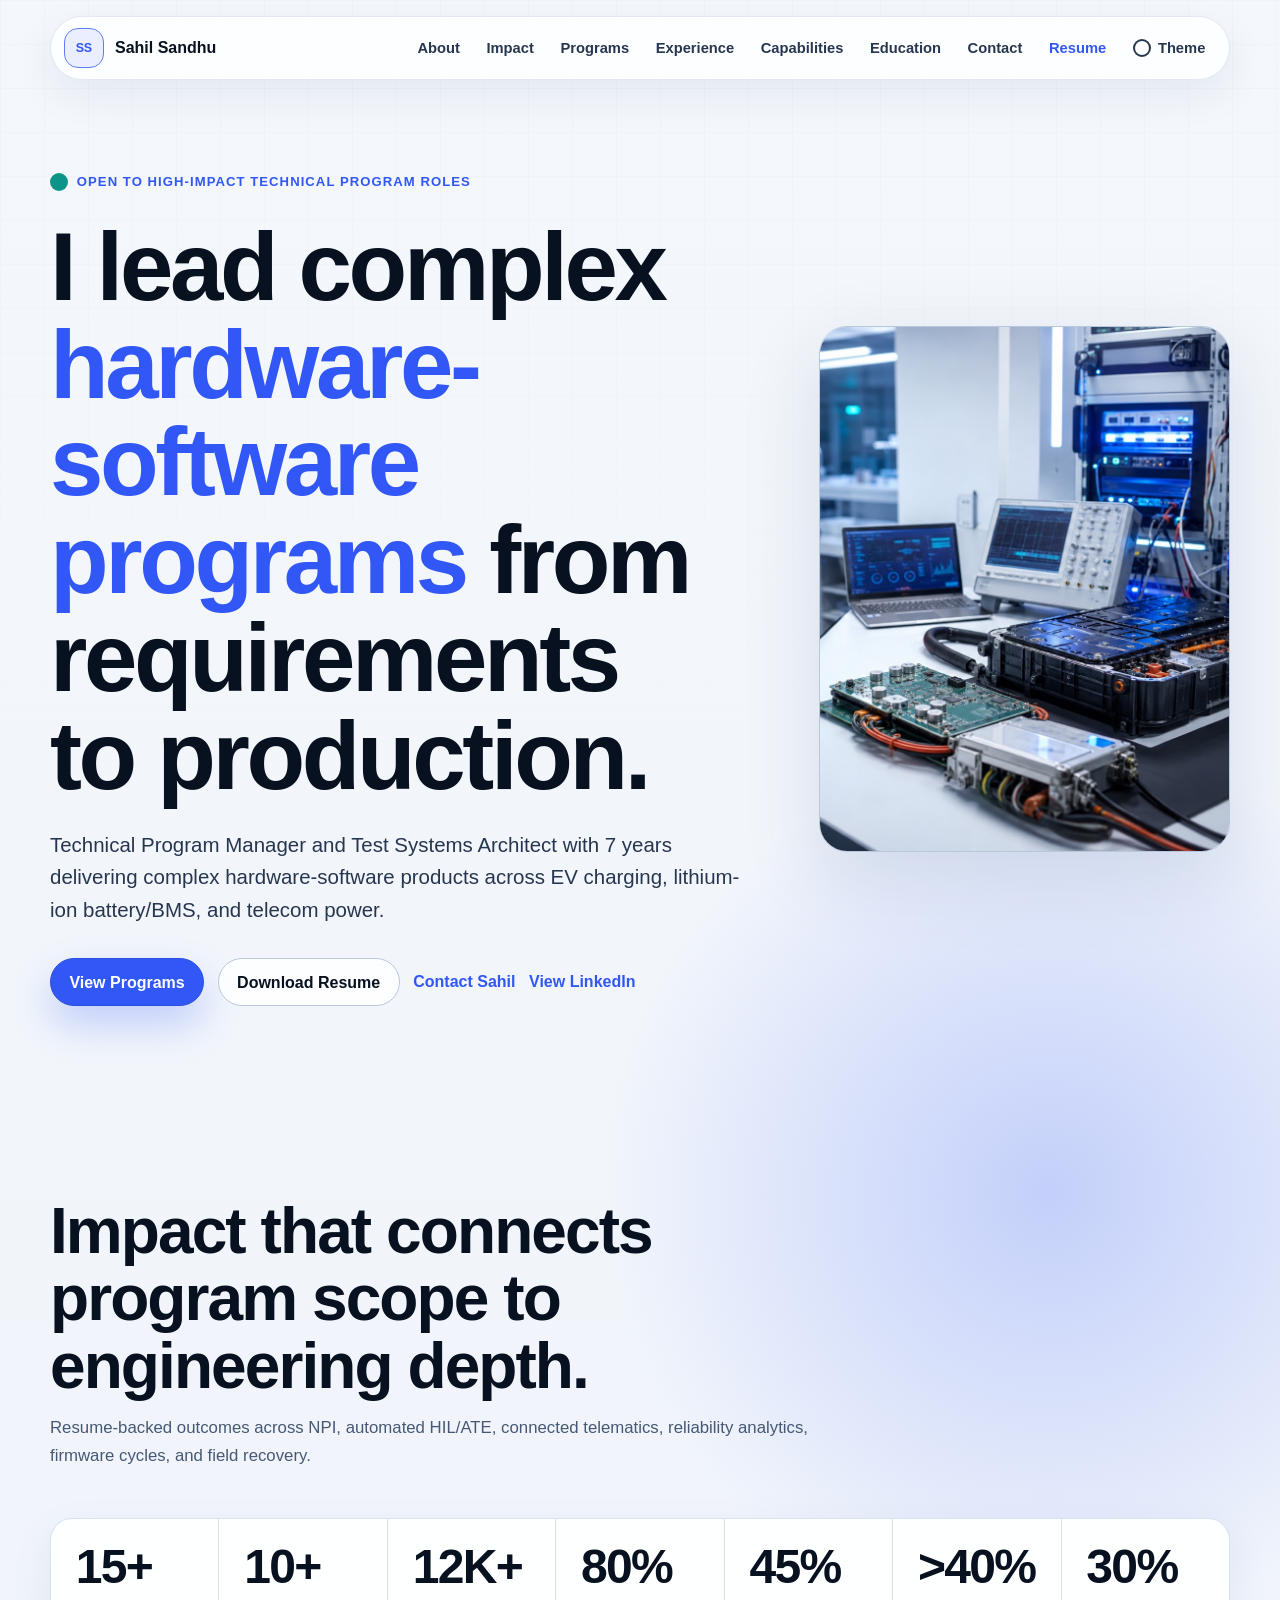
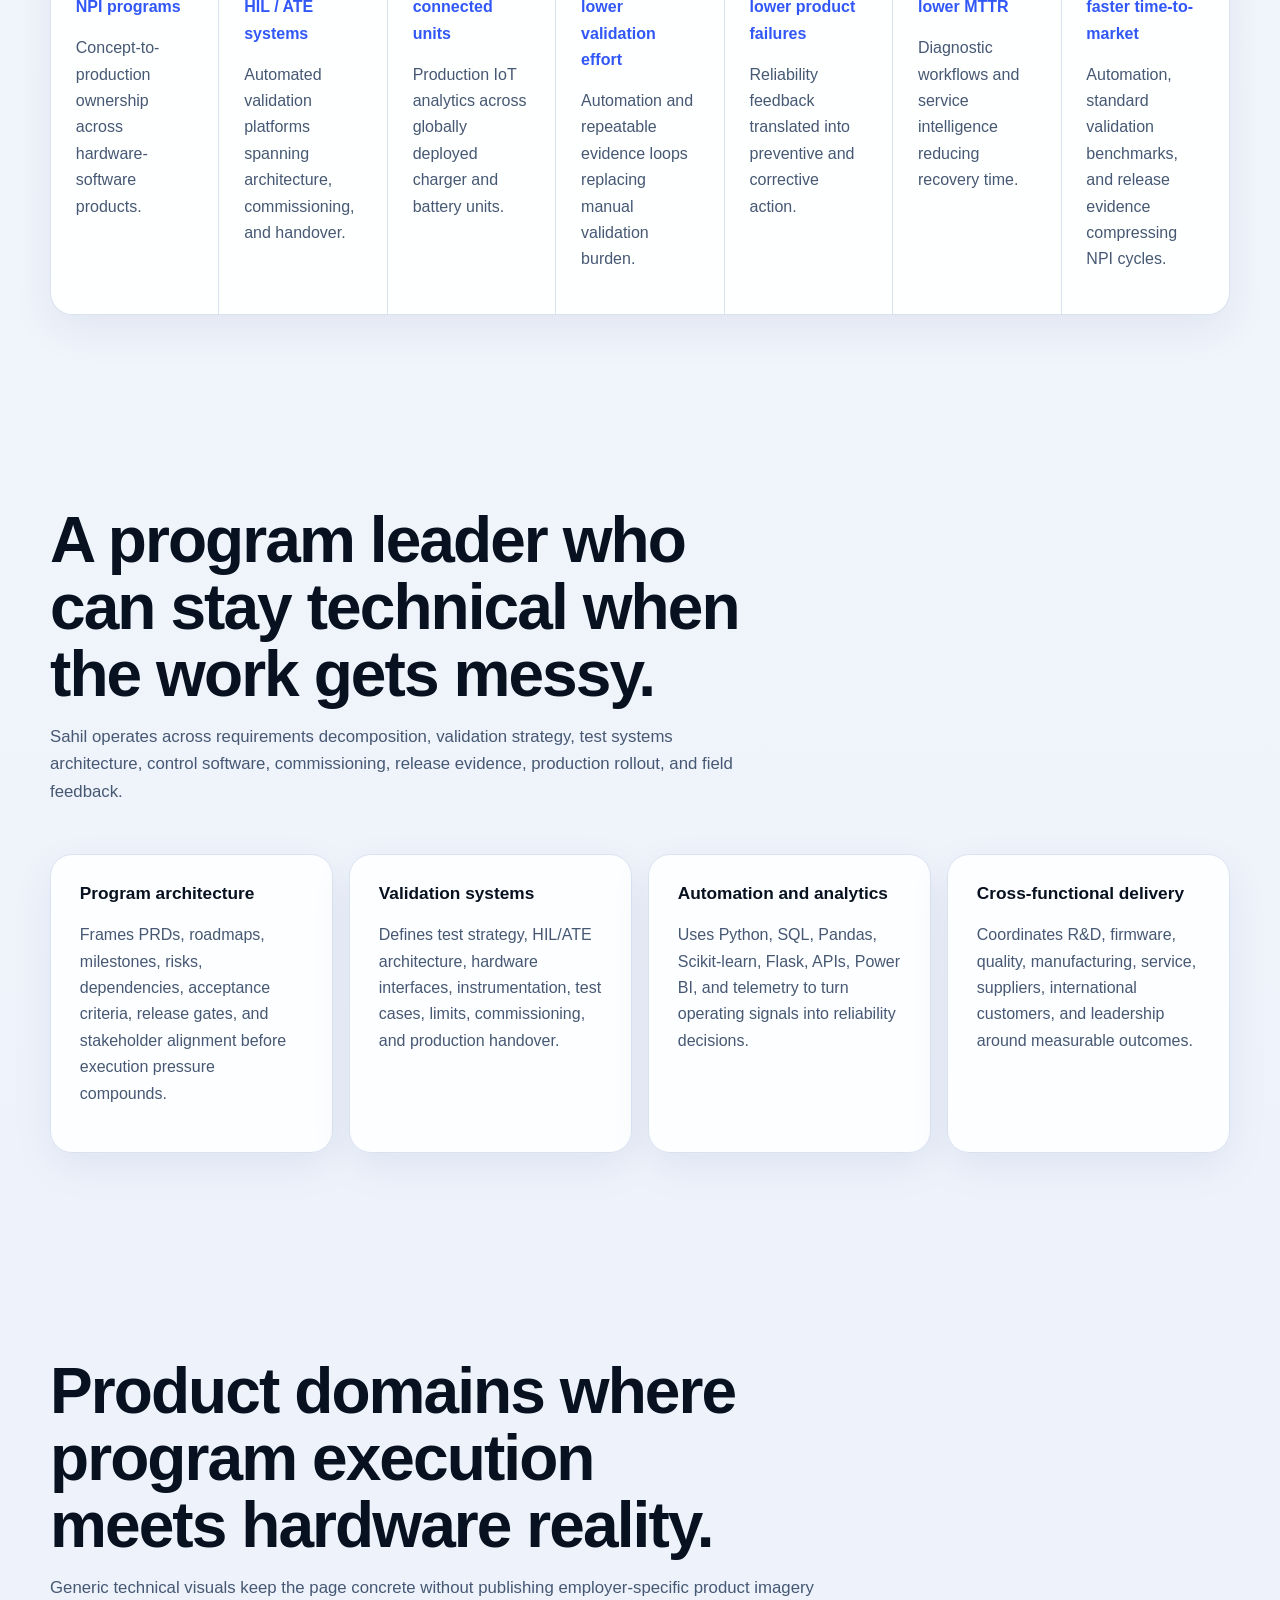
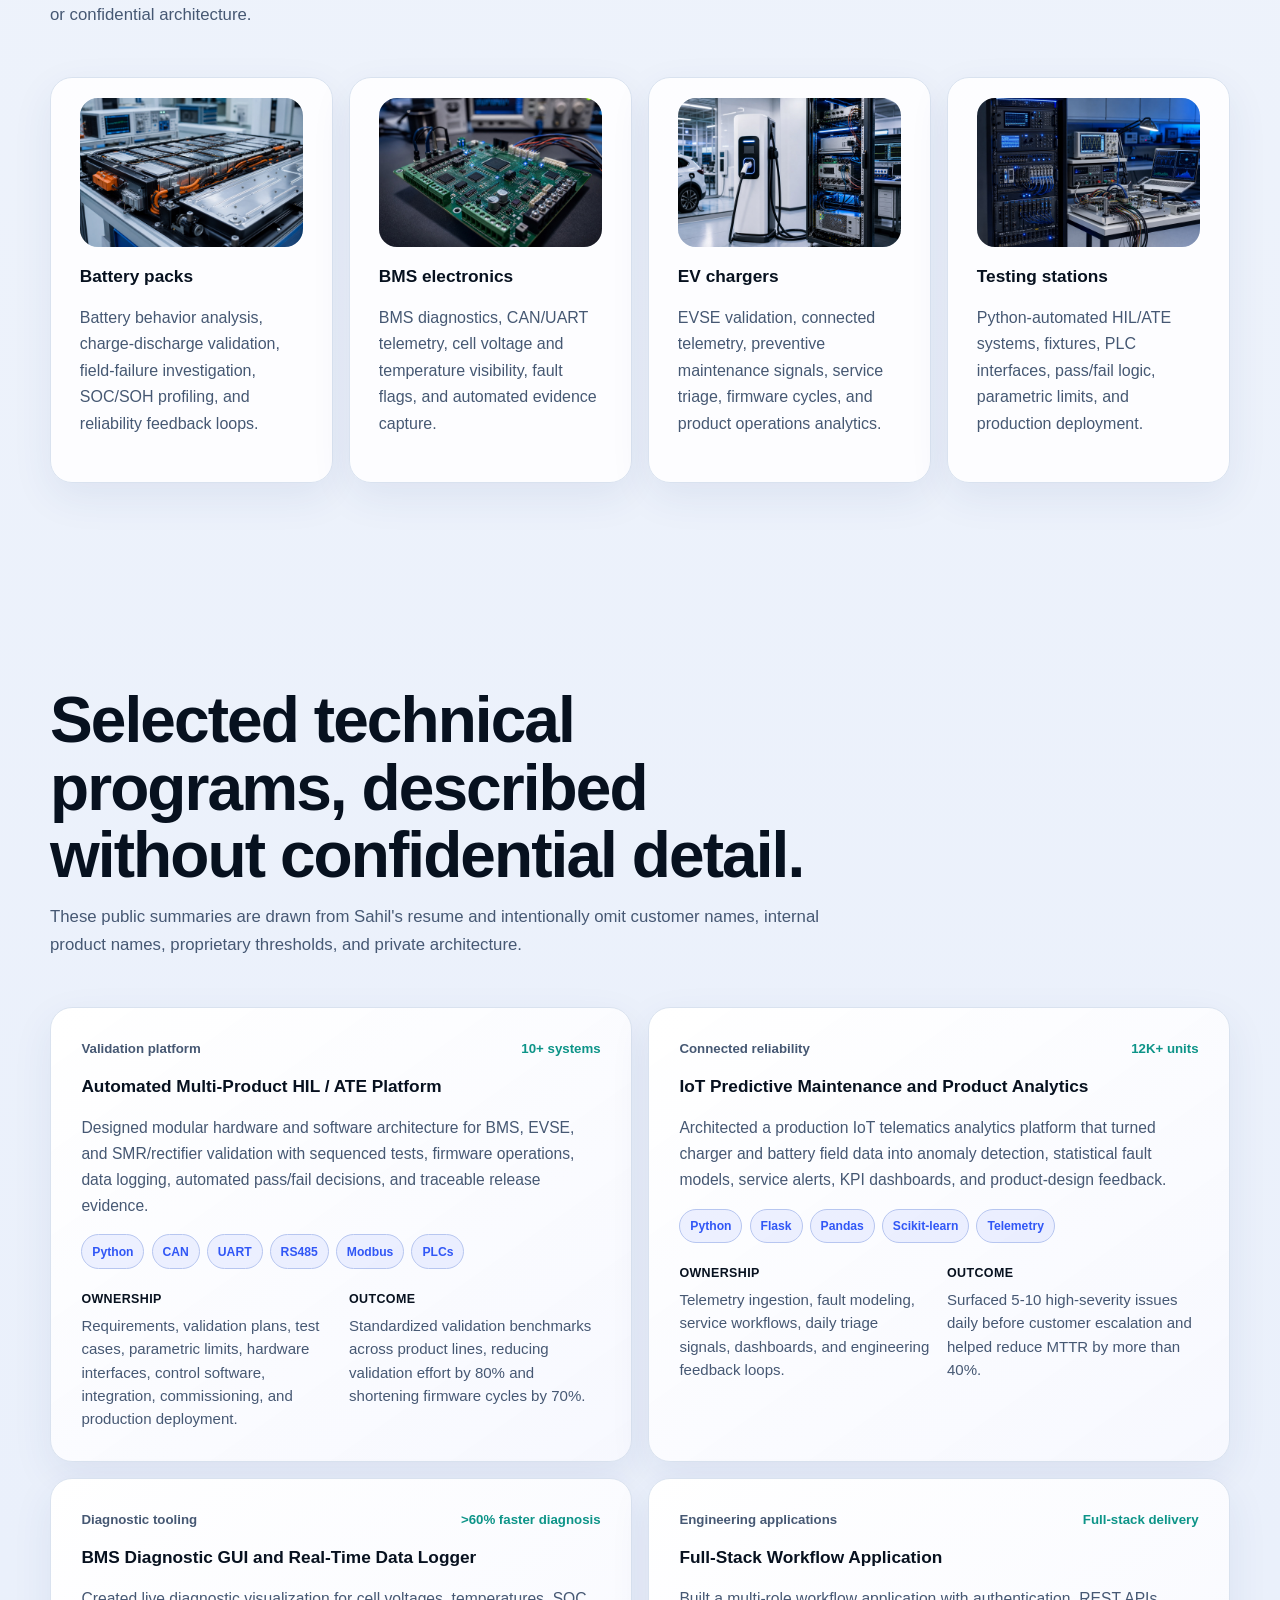
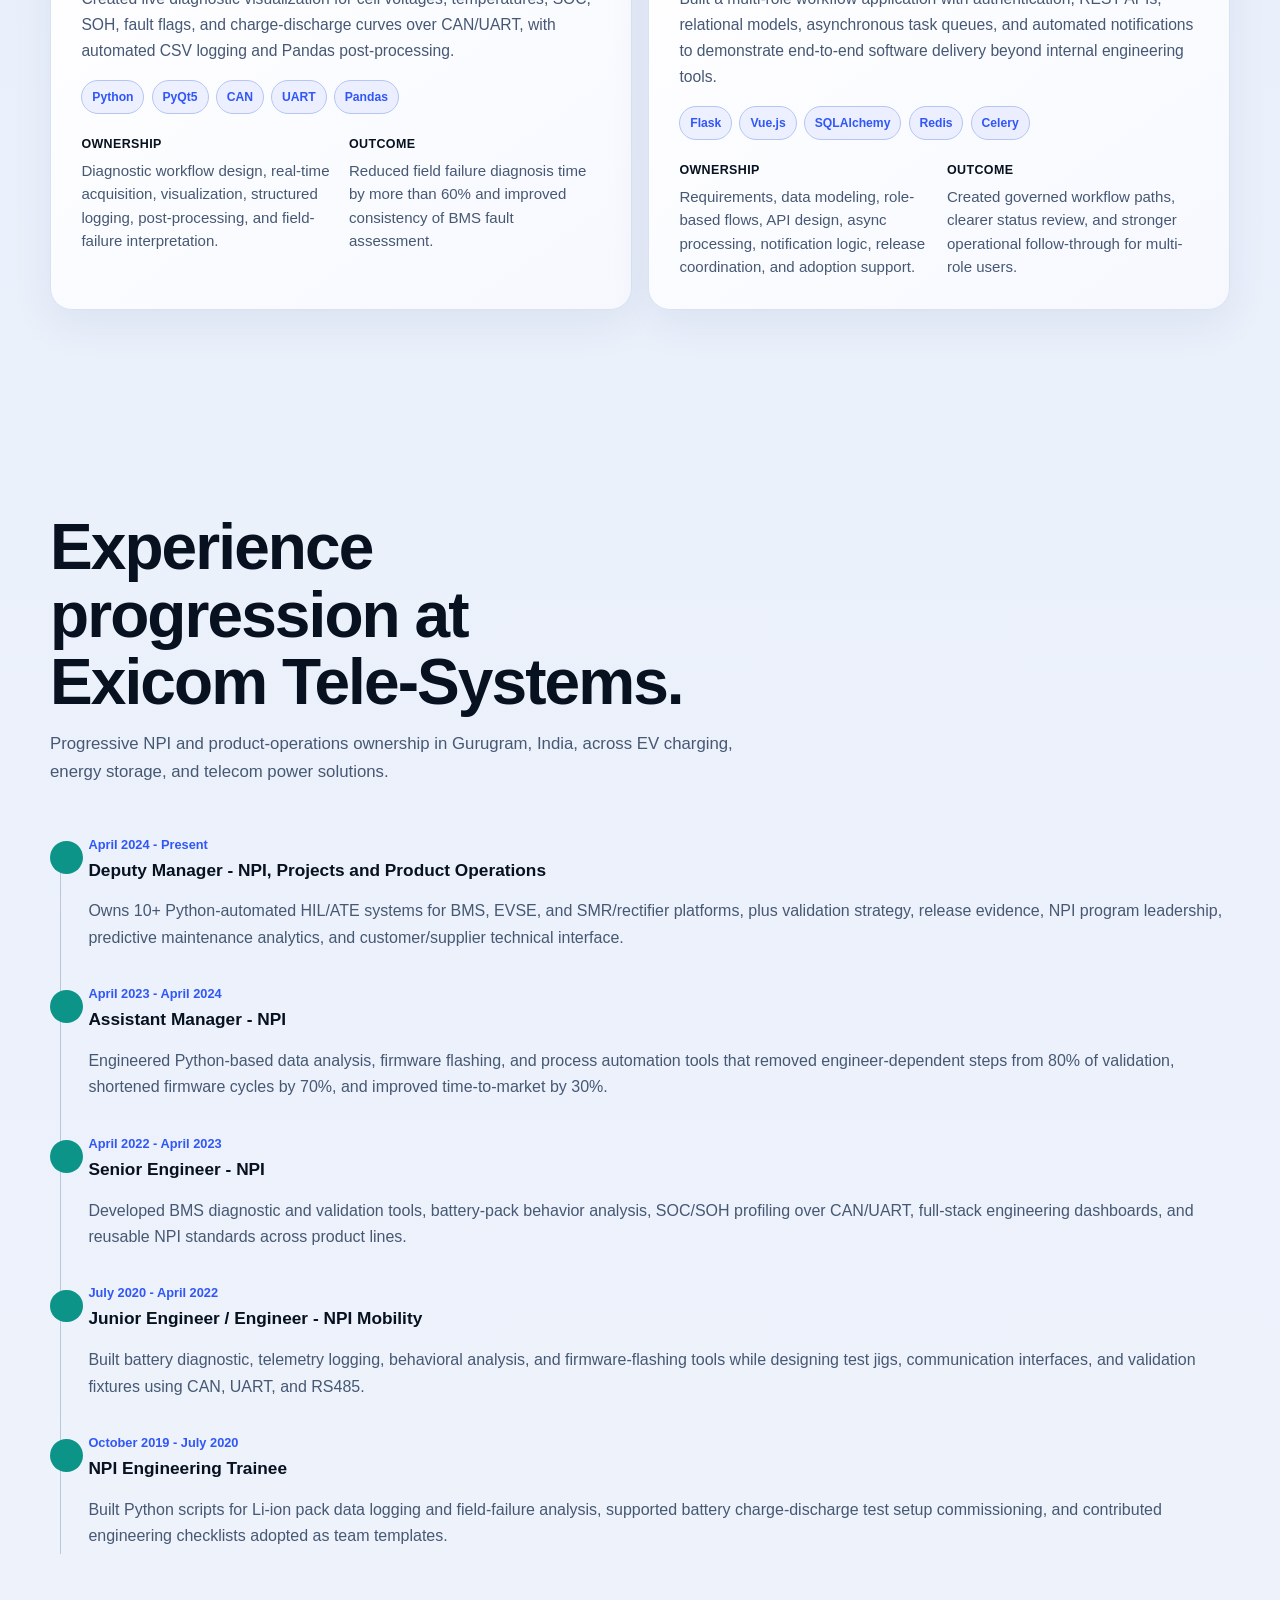
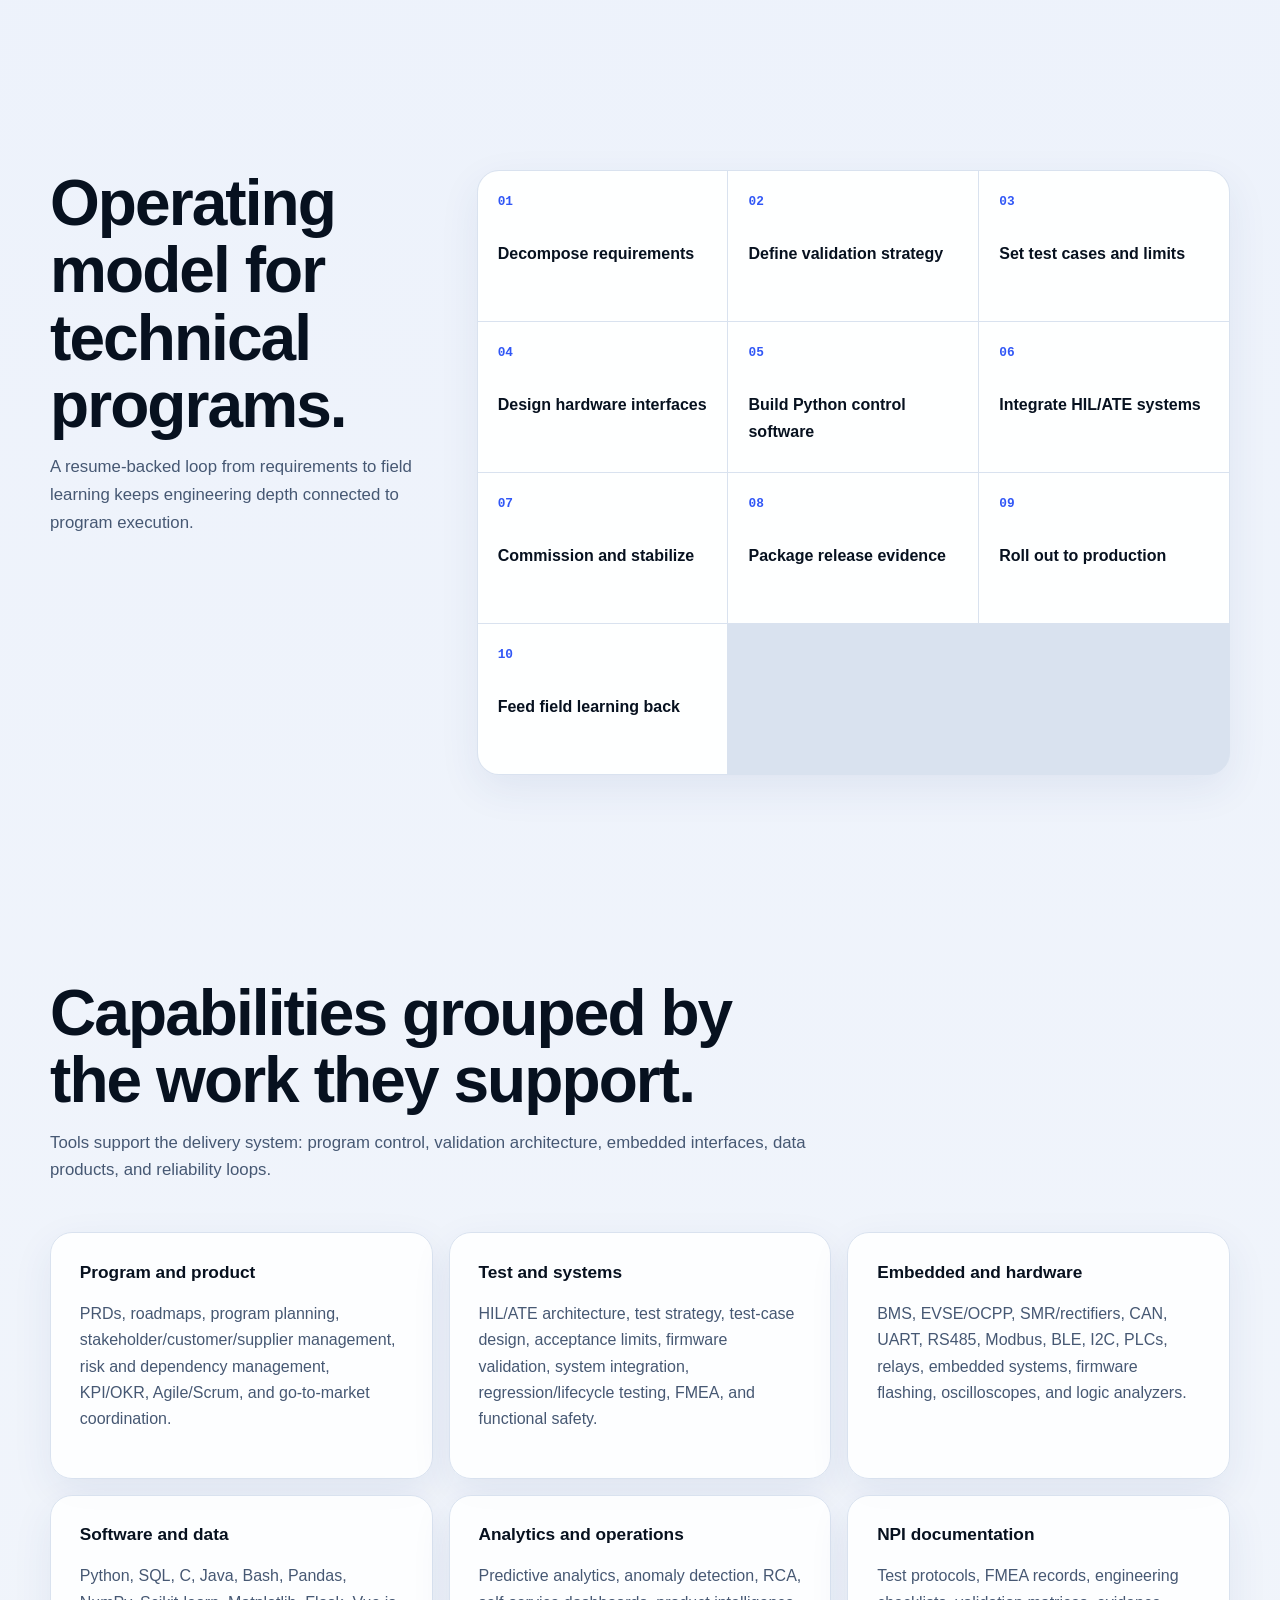
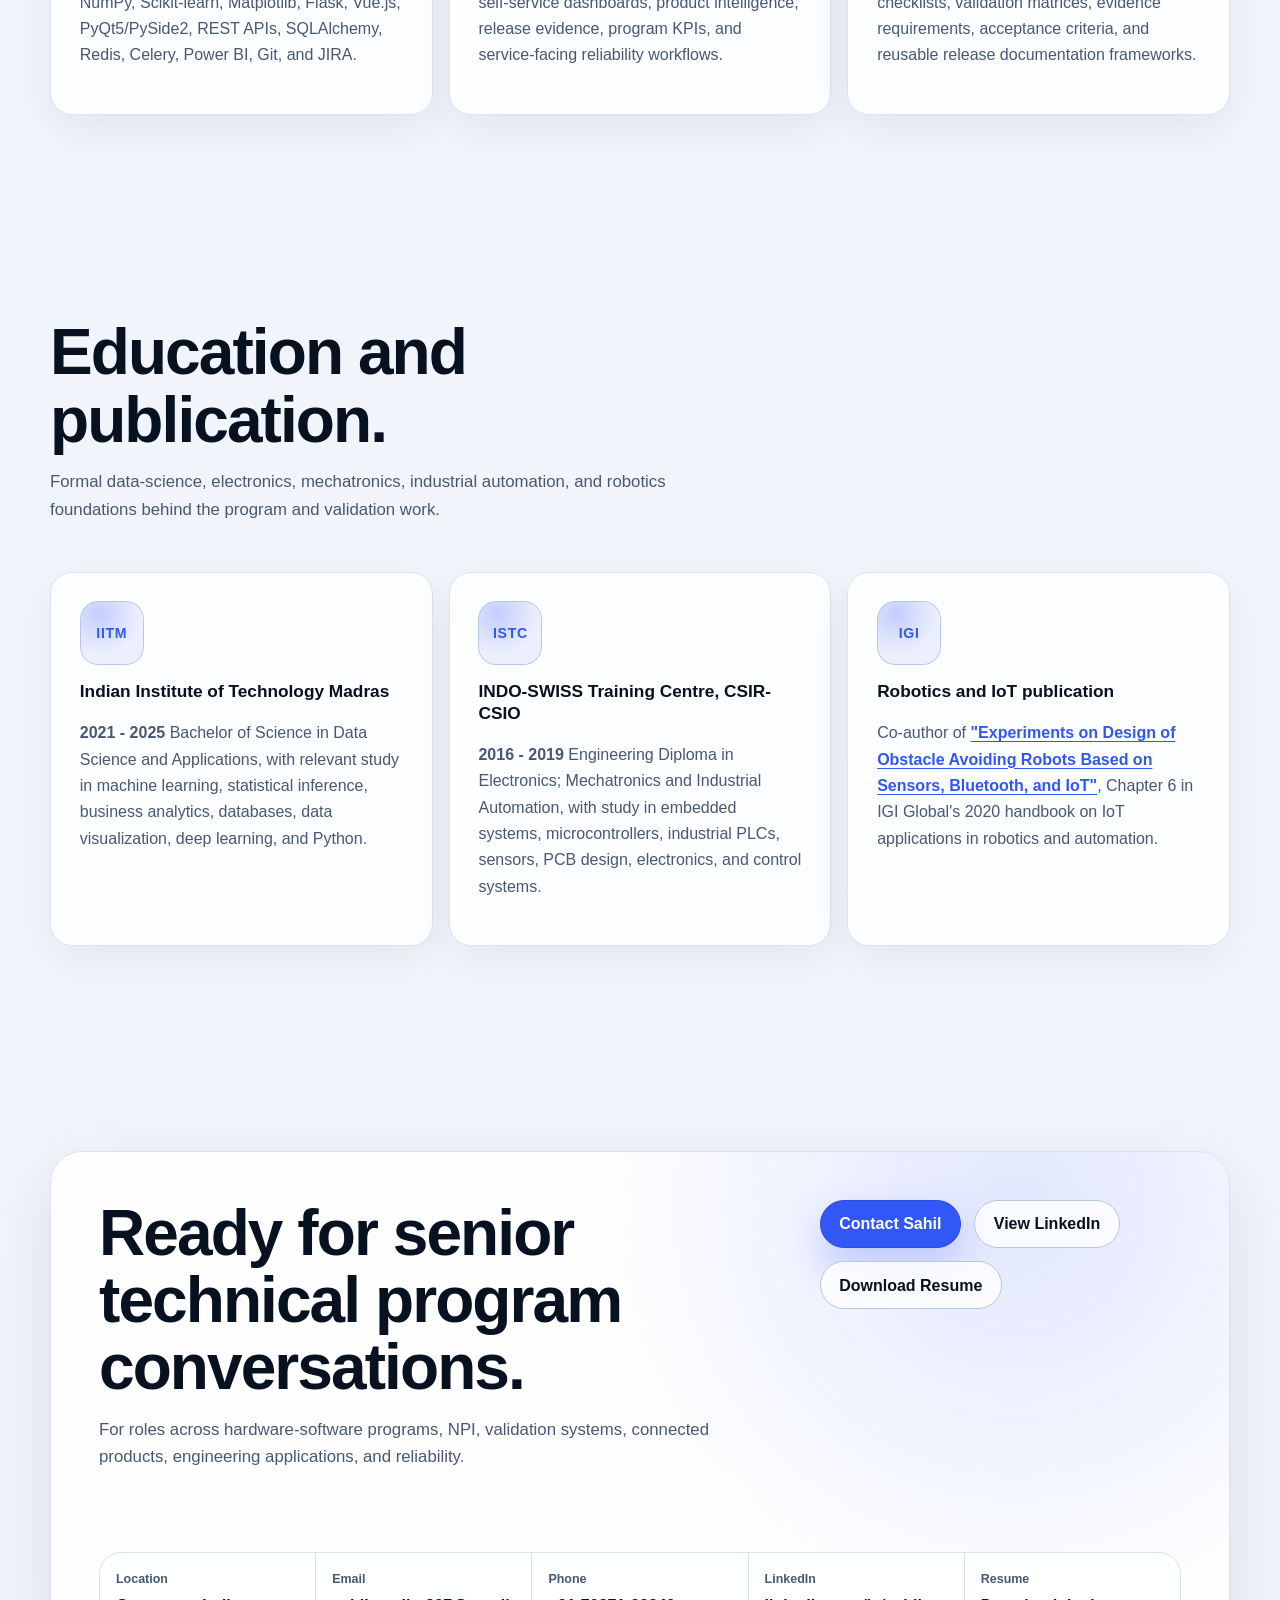
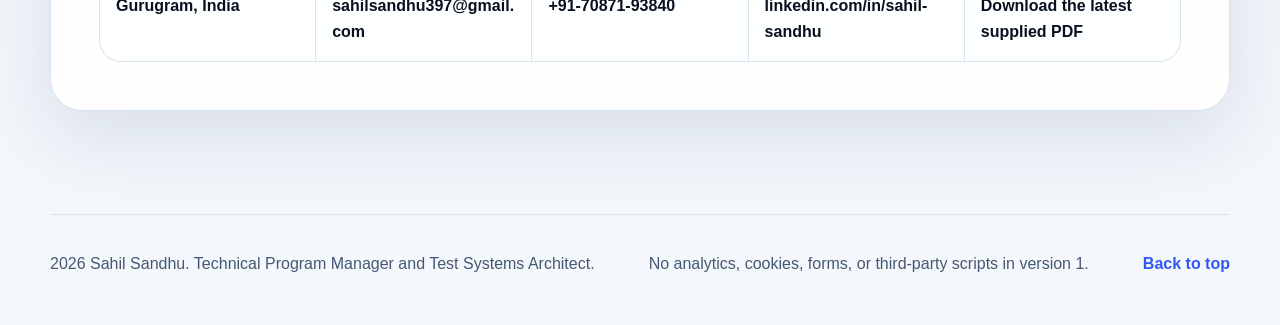
==== commit 5939f2f1: "ui: replace sample visuals with realistic assets" ====
--- a/site/index.html
+++ b/site/index.html
@@ -11,11 +11,11 @@
     <meta property="og:title" content="Sahil Sandhu - Technical Program Manager &amp; Test Systems Architect">
     <meta property="og:description" content="Hardware-software program leadership from requirements and validation strategy through production deployment and field improvement.">
     <meta property="og:url" content="https://sahilsandhu-spec.github.io/sahil_portfolio/">
-    <meta property="og:image" content="https://sahilsandhu-spec.github.io/sahil_portfolio/assets/images/social-preview.png">
+    <meta property="og:image" content="https://sahilsandhu-spec.github.io/sahil_portfolio/assets/images/social-preview.jpg">
     <meta name="twitter:card" content="summary_large_image">
     <meta name="twitter:title" content="Sahil Sandhu - Technical Program Manager &amp; Test Systems Architect">
     <meta name="twitter:description" content="Technical program leadership across HIL/ATE systems, NPI, connected-product analytics, validation, automation, and reliability.">
-    <meta name="twitter:image" content="https://sahilsandhu-spec.github.io/sahil_portfolio/assets/images/social-preview.png">
+    <meta name="twitter:image" content="https://sahilsandhu-spec.github.io/sahil_portfolio/assets/images/social-preview.jpg">
     <link rel="icon" href="assets/images/favicon.svg" type="image/svg+xml">
     <link rel="manifest" href="site.webmanifest">
     <link rel="stylesheet" href="assets/css/styles.css">
@@ -132,11 +132,8 @@
             </div>
           </div>
 
-          <div class="hero-visual reveal" aria-label="Program operating model visual">
-            <picture>
-              <source media="(max-width: 700px)" srcset="assets/images/mobile-hero.png">
-              <img src="assets/images/desktop-hero.png" alt="Technical portfolio hero visual showing a program operating model from architecture to validation and deployment.">
-            </picture>
+          <div class="hero-visual reveal" aria-label="Hardware-software validation lab visual">
+            <img src="assets/images/hero-lab.jpg" alt="Realistic EV charging and battery validation lab with BMS electronics, test equipment, and automated validation racks.">
           </div>
         </div>
       </section>
@@ -217,22 +214,22 @@
         </div>
         <div class="domain-grid">
           <article class="domain-card reveal">
-            <img src="assets/images/battery-pack.svg" alt="Generic modular lithium-ion battery pack illustration.">
+            <img src="assets/images/battery-pack-real.jpg" alt="Realistic lithium-ion battery pack module on a validation bench.">
             <h3>Battery packs</h3>
             <p>Battery behavior analysis, charge-discharge validation, field-failure investigation, SOC/SOH profiling, and reliability feedback loops.</p>
           </article>
           <article class="domain-card reveal">
-            <img src="assets/images/bms-board.svg" alt="Generic BMS electronics board illustration.">
+            <img src="assets/images/bms-board-real.jpg" alt="Realistic battery management system electronics board with harnesses and probes.">
             <h3>BMS electronics</h3>
             <p>BMS diagnostics, CAN/UART telemetry, cell voltage and temperature visibility, fault flags, and automated evidence capture.</p>
           </article>
           <article class="domain-card reveal">
-            <img src="assets/images/ev-charger.svg" alt="Generic EV charging cabinet illustration.">
+            <img src="assets/images/ev-charger-real.jpg" alt="Realistic EV charger and power electronics validation rack in a clean lab.">
             <h3>EV chargers</h3>
             <p>EVSE validation, connected telemetry, preventive maintenance signals, service triage, firmware cycles, and product operations analytics.</p>
           </article>
           <article class="domain-card reveal">
-            <img src="assets/images/test-station.svg" alt="Generic automated test station illustration.">
+            <img src="assets/images/test-station-real.jpg" alt="Realistic automated HIL and ATE testing station with instruments, fixture, and diagnostic laptop.">
             <h3>Testing stations</h3>
             <p>Python-automated HIL/ATE systems, fixtures, PLC interfaces, pass/fail logic, parametric limits, and production deployment.</p>
           </article>
@@ -448,16 +445,19 @@
         </div>
         <div class="credential-grid">
           <article class="credential-card reveal">
+            <div class="credential-logo" aria-hidden="true">IITM</div>
             <h3>Indian Institute of Technology Madras</h3>
             <p><strong>2021 - 2025</strong> Bachelor of Science in Data Science and Applications, with relevant study in machine learning, statistical inference, business analytics, databases, data visualization, deep learning, and Python.</p>
           </article>
           <article class="credential-card reveal">
+            <div class="credential-logo" aria-hidden="true">ISTC</div>
             <h3>INDO-SWISS Training Centre, CSIR-CSIO</h3>
             <p><strong>2016 - 2019</strong> Engineering Diploma in Electronics; Mechatronics and Industrial Automation, with study in embedded systems, microcontrollers, industrial PLCs, sensors, PCB design, electronics, and control systems.</p>
           </article>
           <article class="credential-card reveal">
+            <div class="credential-logo" aria-hidden="true">IGI</div>
             <h3>Robotics and IoT publication</h3>
-            <p>Co-author of "Experiments on Design of Obstacle Avoiding Robots Based on Sensors, Bluetooth, and IoT," Chapter 6 in IGI Global's 2020 handbook on IoT applications in robotics and automation.</p>
+            <p>Co-author of <a href="https://doi.org/10.4018/978-1-5225-9574-8.ch006" target="_blank" rel="noopener noreferrer">"Experiments on Design of Obstacle Avoiding Robots Based on Sensors, Bluetooth, and IoT"</a>, Chapter 6 in IGI Global's 2020 handbook on IoT applications in robotics and automation.</p>
           </article>
         </div>
       </section>
--- a/site/assets/css/styles.css
+++ b/site/assets/css/styles.css
@@ -418,9 +418,9 @@
 
 .hero-visual img {
   width: 100%;
-  aspect-ratio: 0.72;
+  aspect-ratio: 0.78;
   object-fit: cover;
-  object-position: 72% center;
+  object-position: 66% center;
 }
 
 .section-header {
@@ -476,6 +476,7 @@
 
 .metric-card strong {
   display: block;
+  white-space: nowrap;
   margin-bottom: 0.2rem;
   color: var(--ink-strong);
   font-size: clamp(2rem, 4vw, 3rem);
@@ -484,7 +485,14 @@
   font-variant-numeric: tabular-nums;
 }
 
-.metric-card span {
+.metric-card strong .metric-value {
+  display: inline;
+  margin: 0;
+  color: inherit;
+  font-weight: inherit;
+}
+
+.metric-card > span {
   display: block;
   margin-bottom: 0.9rem;
   color: var(--accent);
@@ -725,6 +733,35 @@
 
 .credential-grid {
   grid-template-columns: repeat(3, minmax(0, 1fr));
+}
+
+.credential-logo {
+  width: 64px;
+  height: 64px;
+  display: grid;
+  place-items: center;
+  margin-bottom: 1rem;
+  border-radius: 18px;
+  background:
+    radial-gradient(circle at 30% 20%, color-mix(in srgb, var(--accent) 22%, transparent), transparent 62%),
+    color-mix(in srgb, var(--accent) 9%, var(--surface));
+  color: var(--accent);
+  font-size: 0.88rem;
+  font-weight: 900;
+  letter-spacing: 0.05em;
+  box-shadow: inset 0 0 0 1px color-mix(in srgb, var(--accent) 20%, var(--line));
+}
+
+.credential-card a {
+  color: var(--accent);
+  font-weight: 800;
+  text-decoration-line: underline;
+  text-decoration-thickness: 0.08em;
+  text-underline-offset: 0.18em;
+}
+
+.credential-card a:hover {
+  color: var(--accent-strong);
 }
 
 .contact-panel {
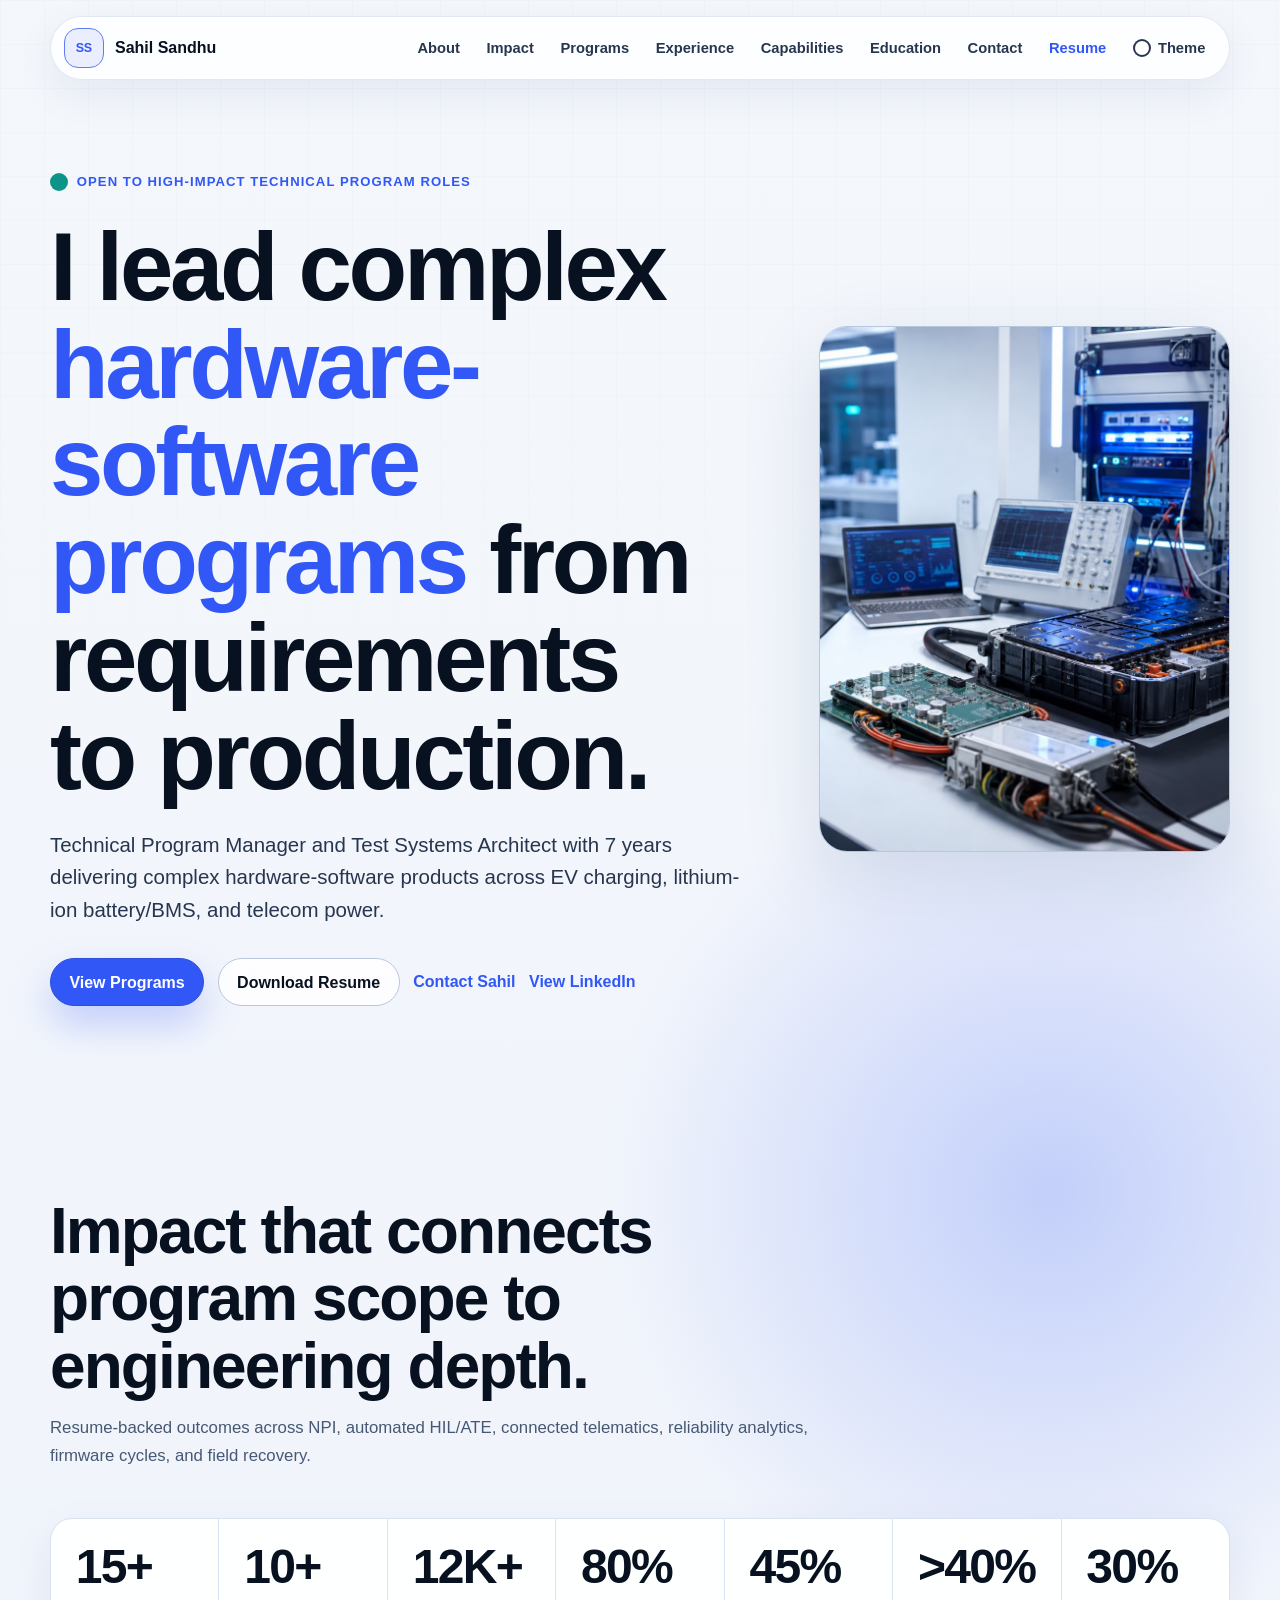
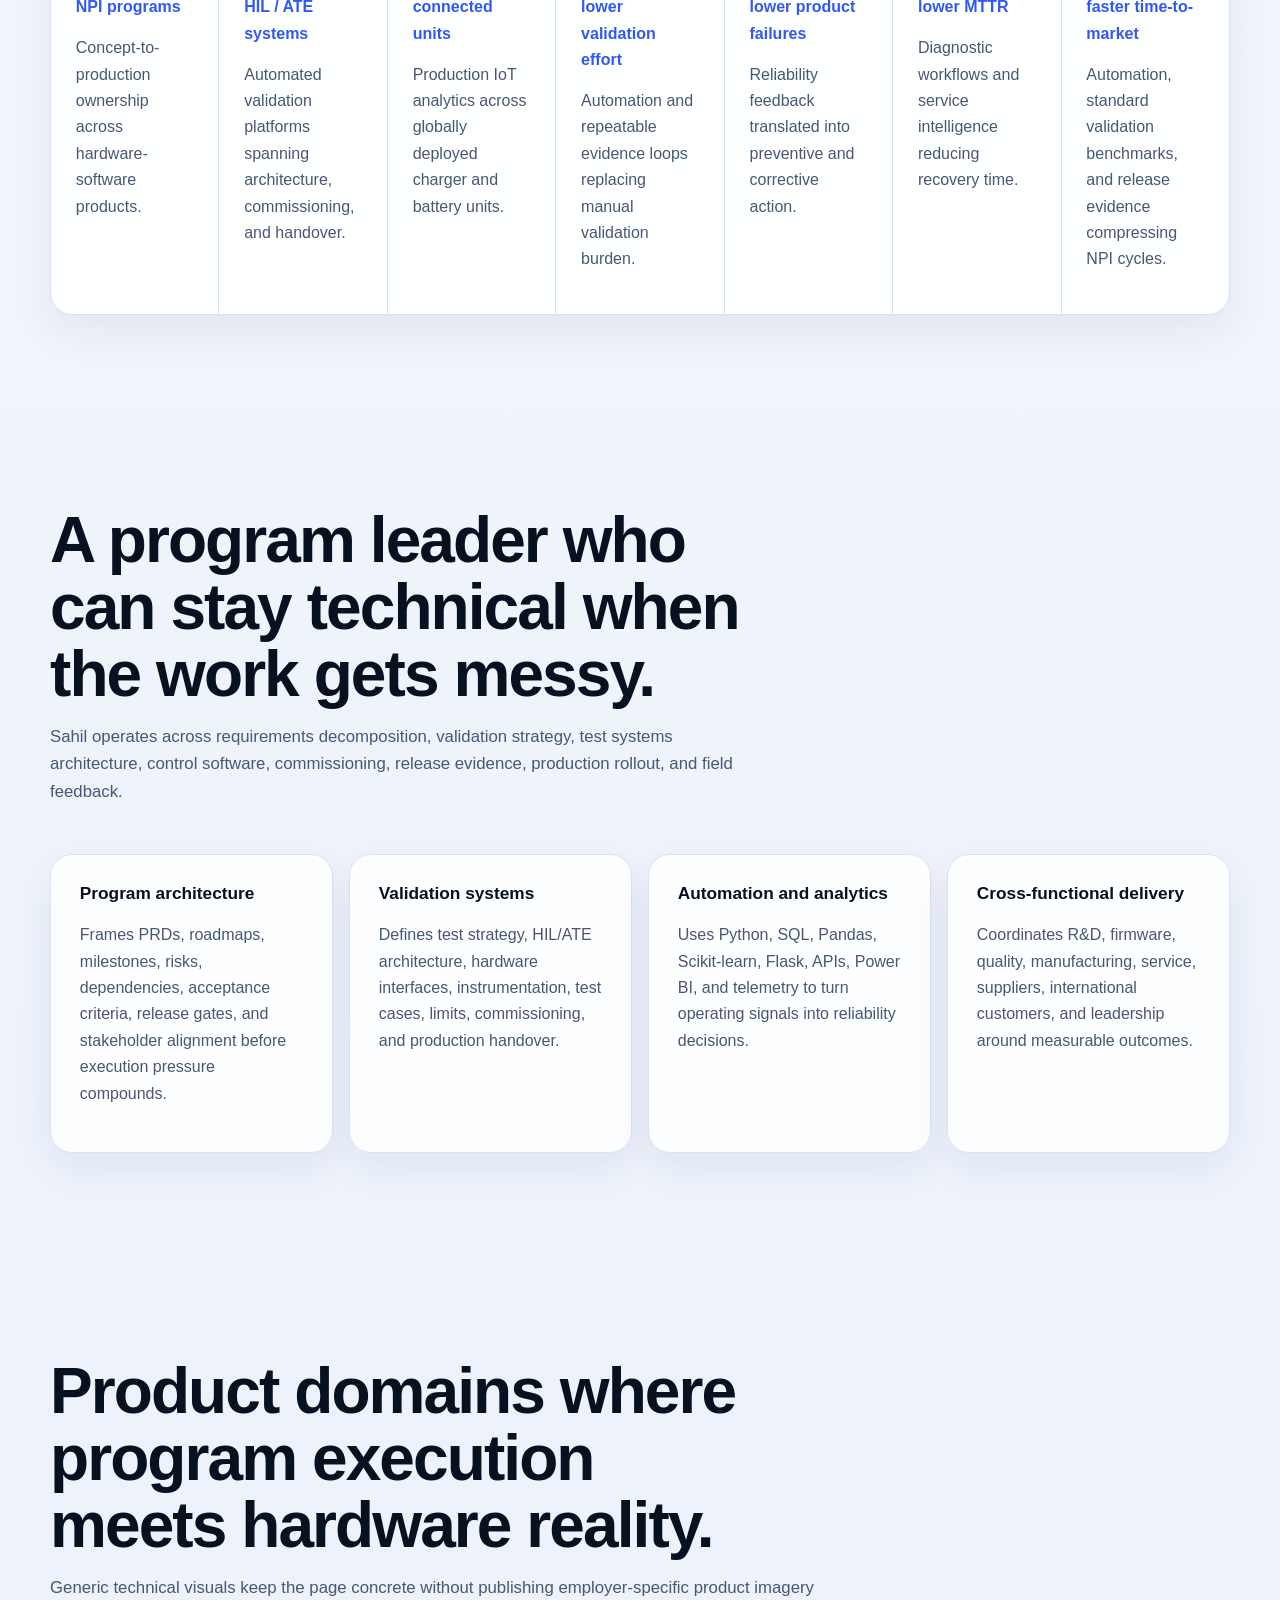
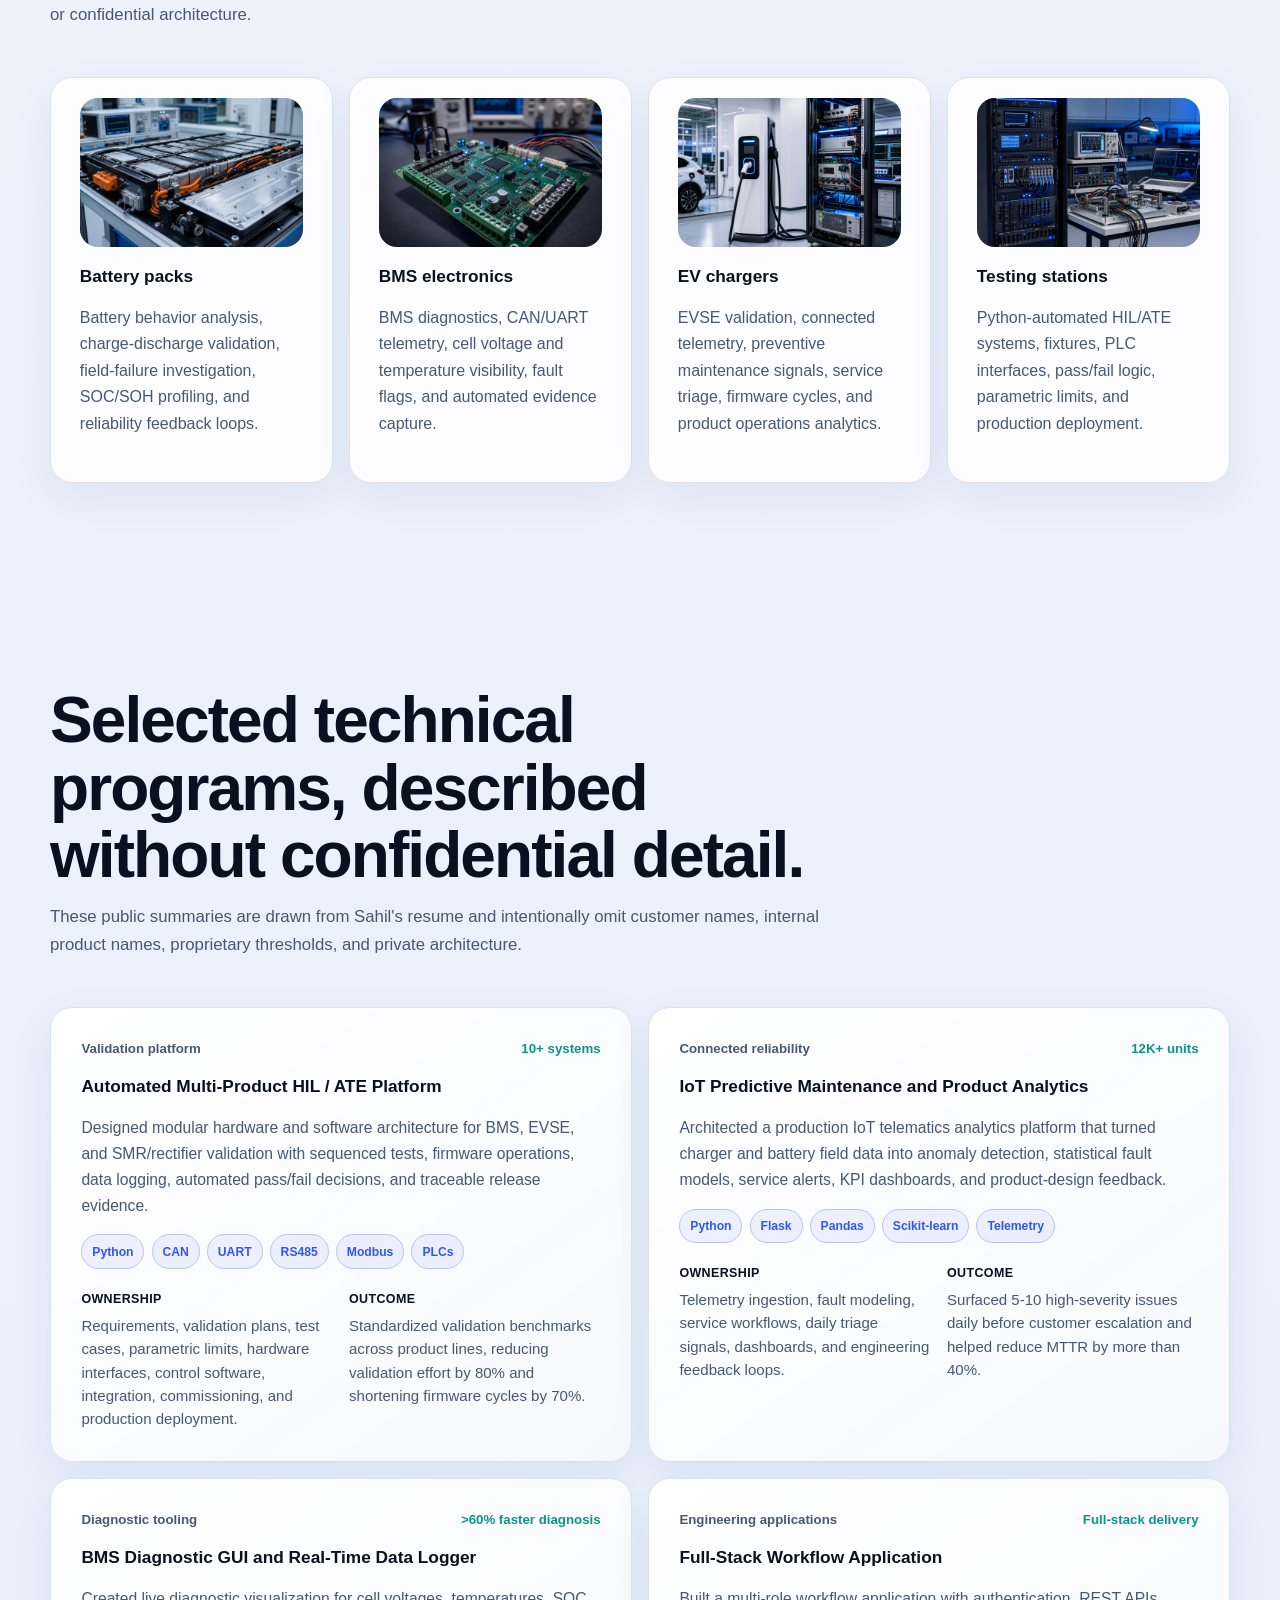
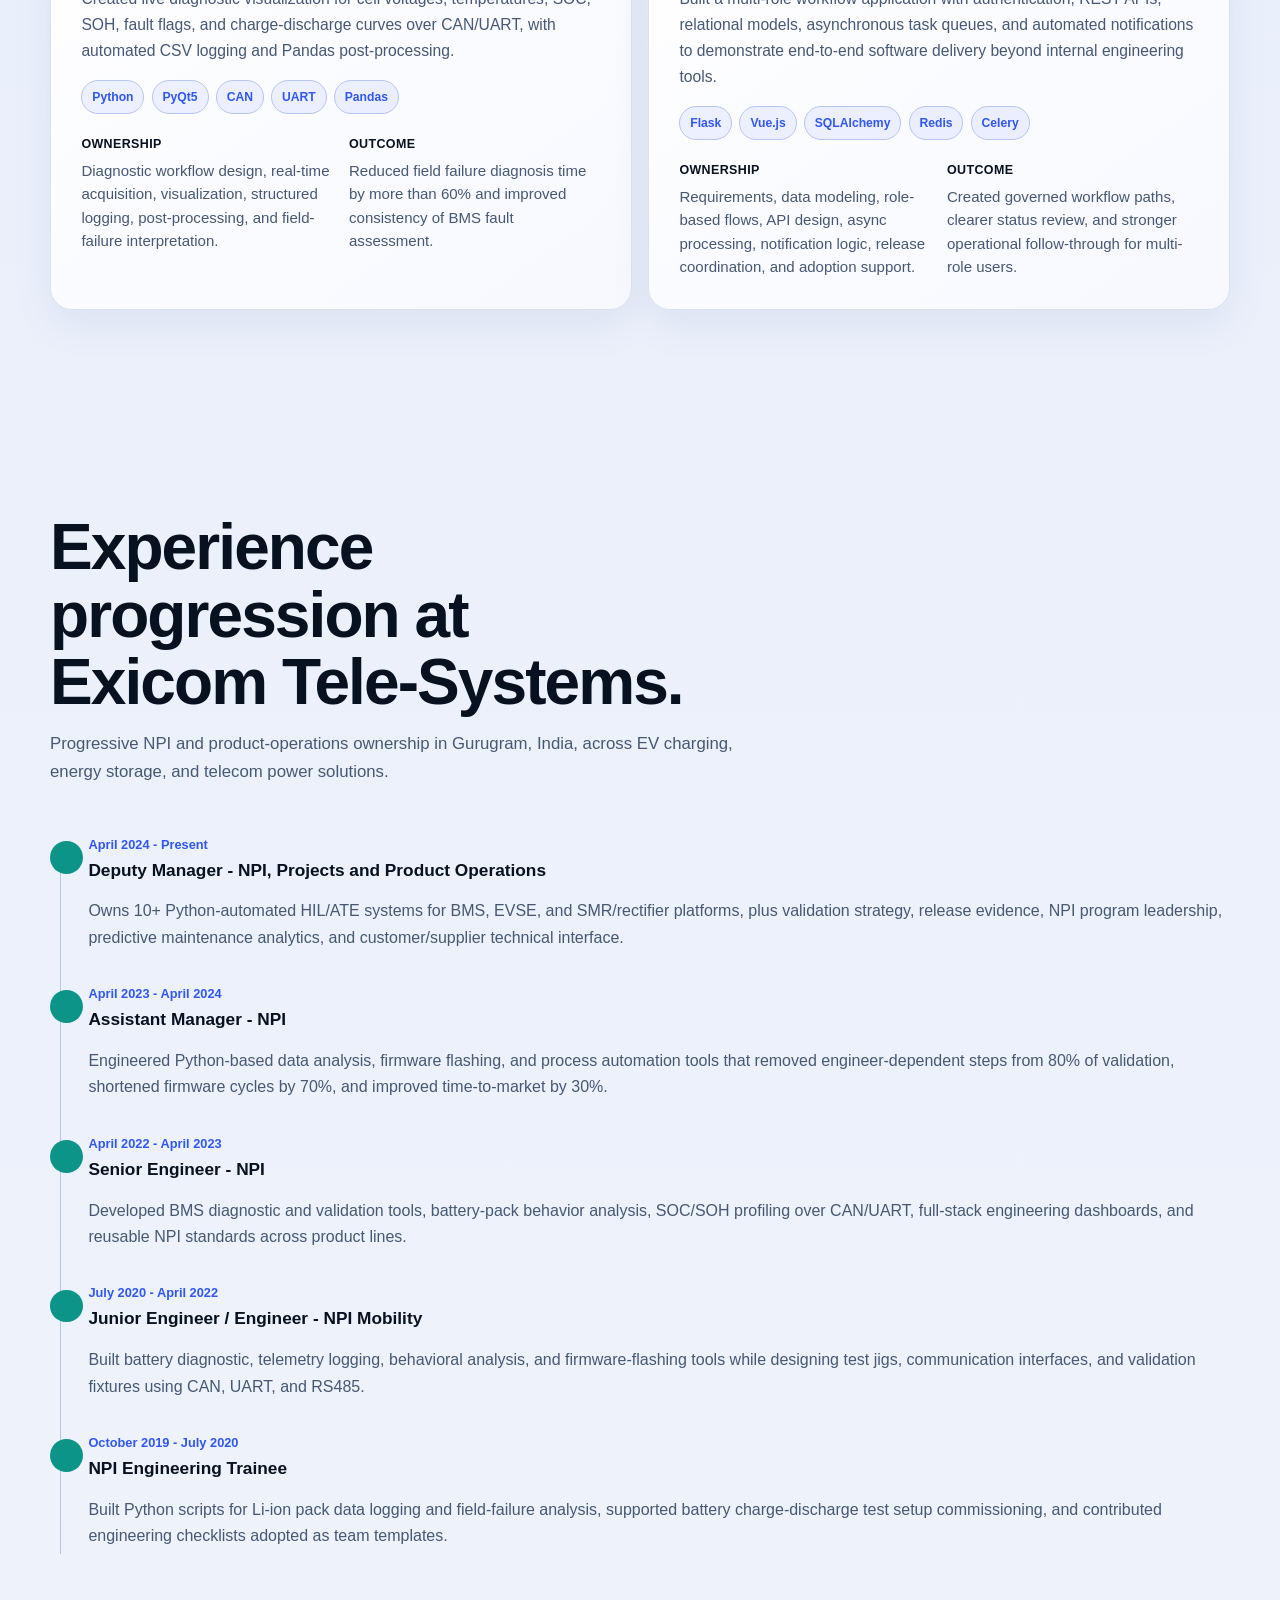
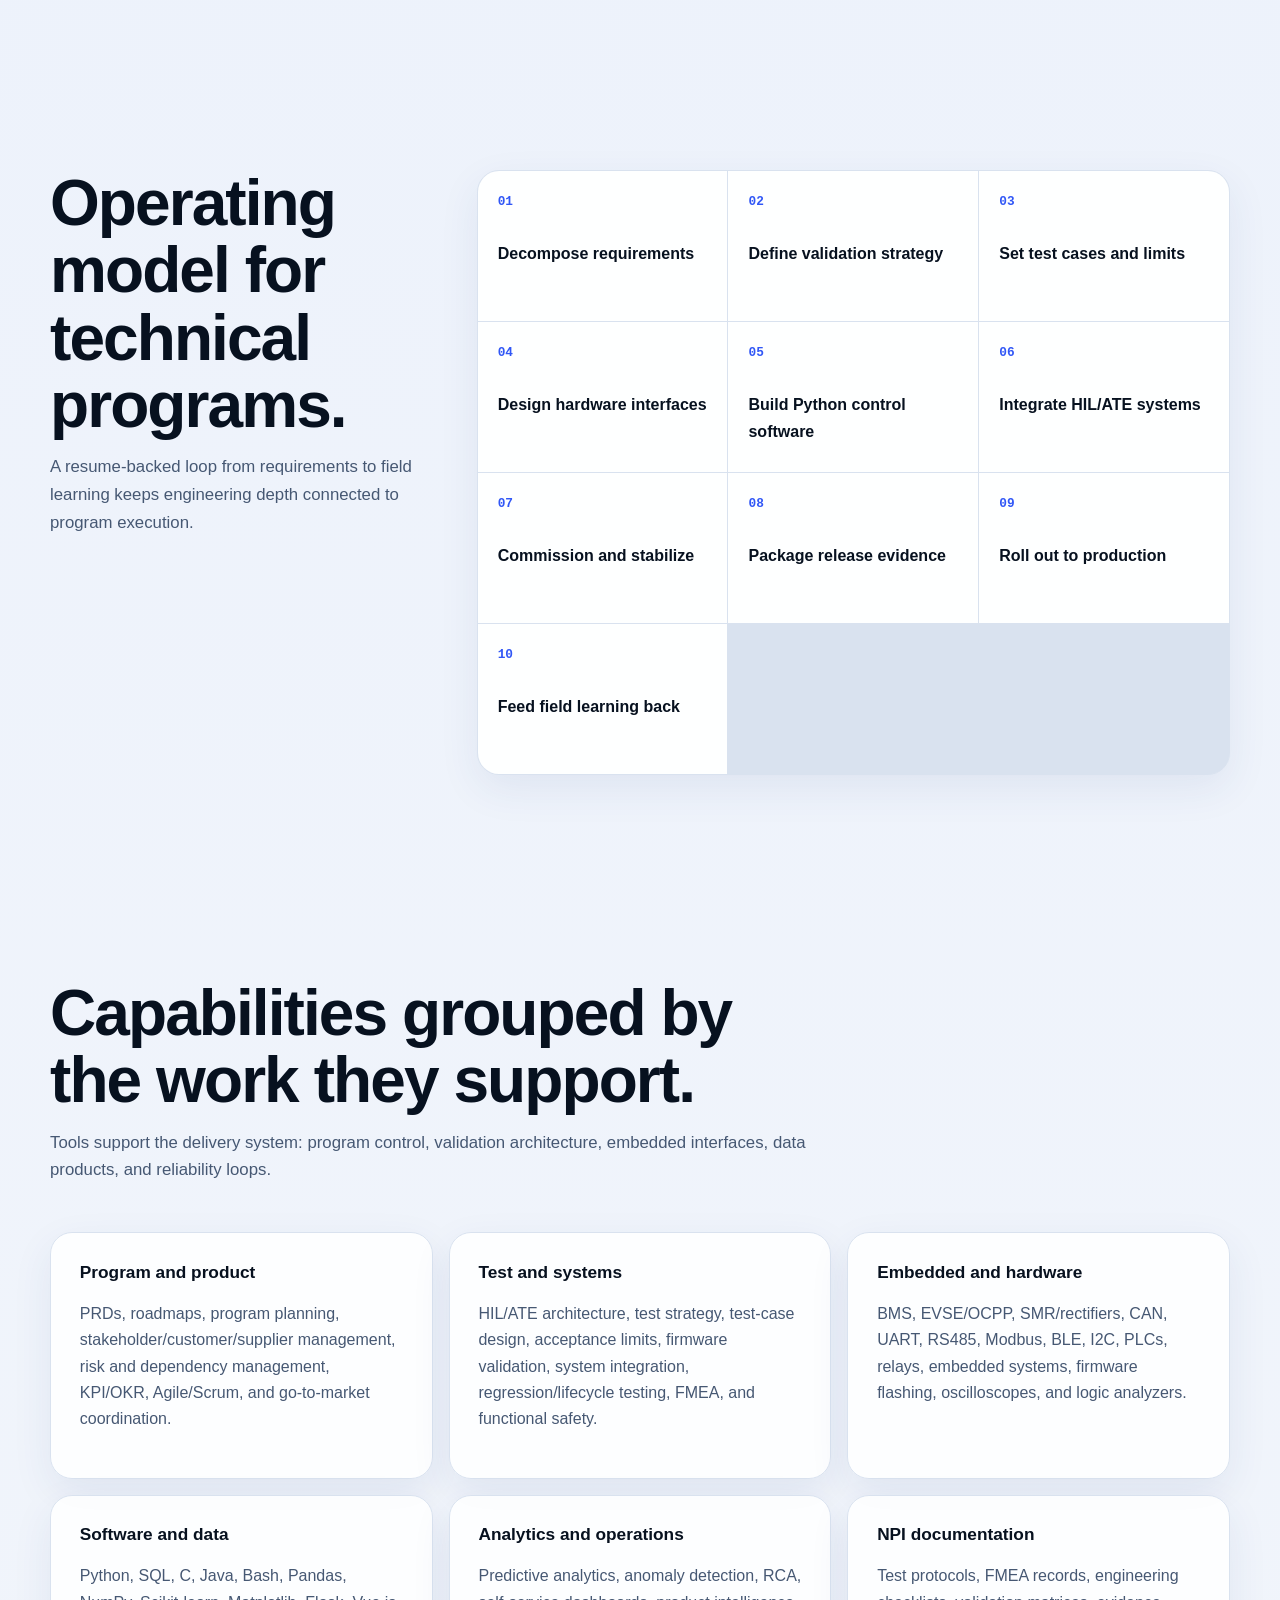
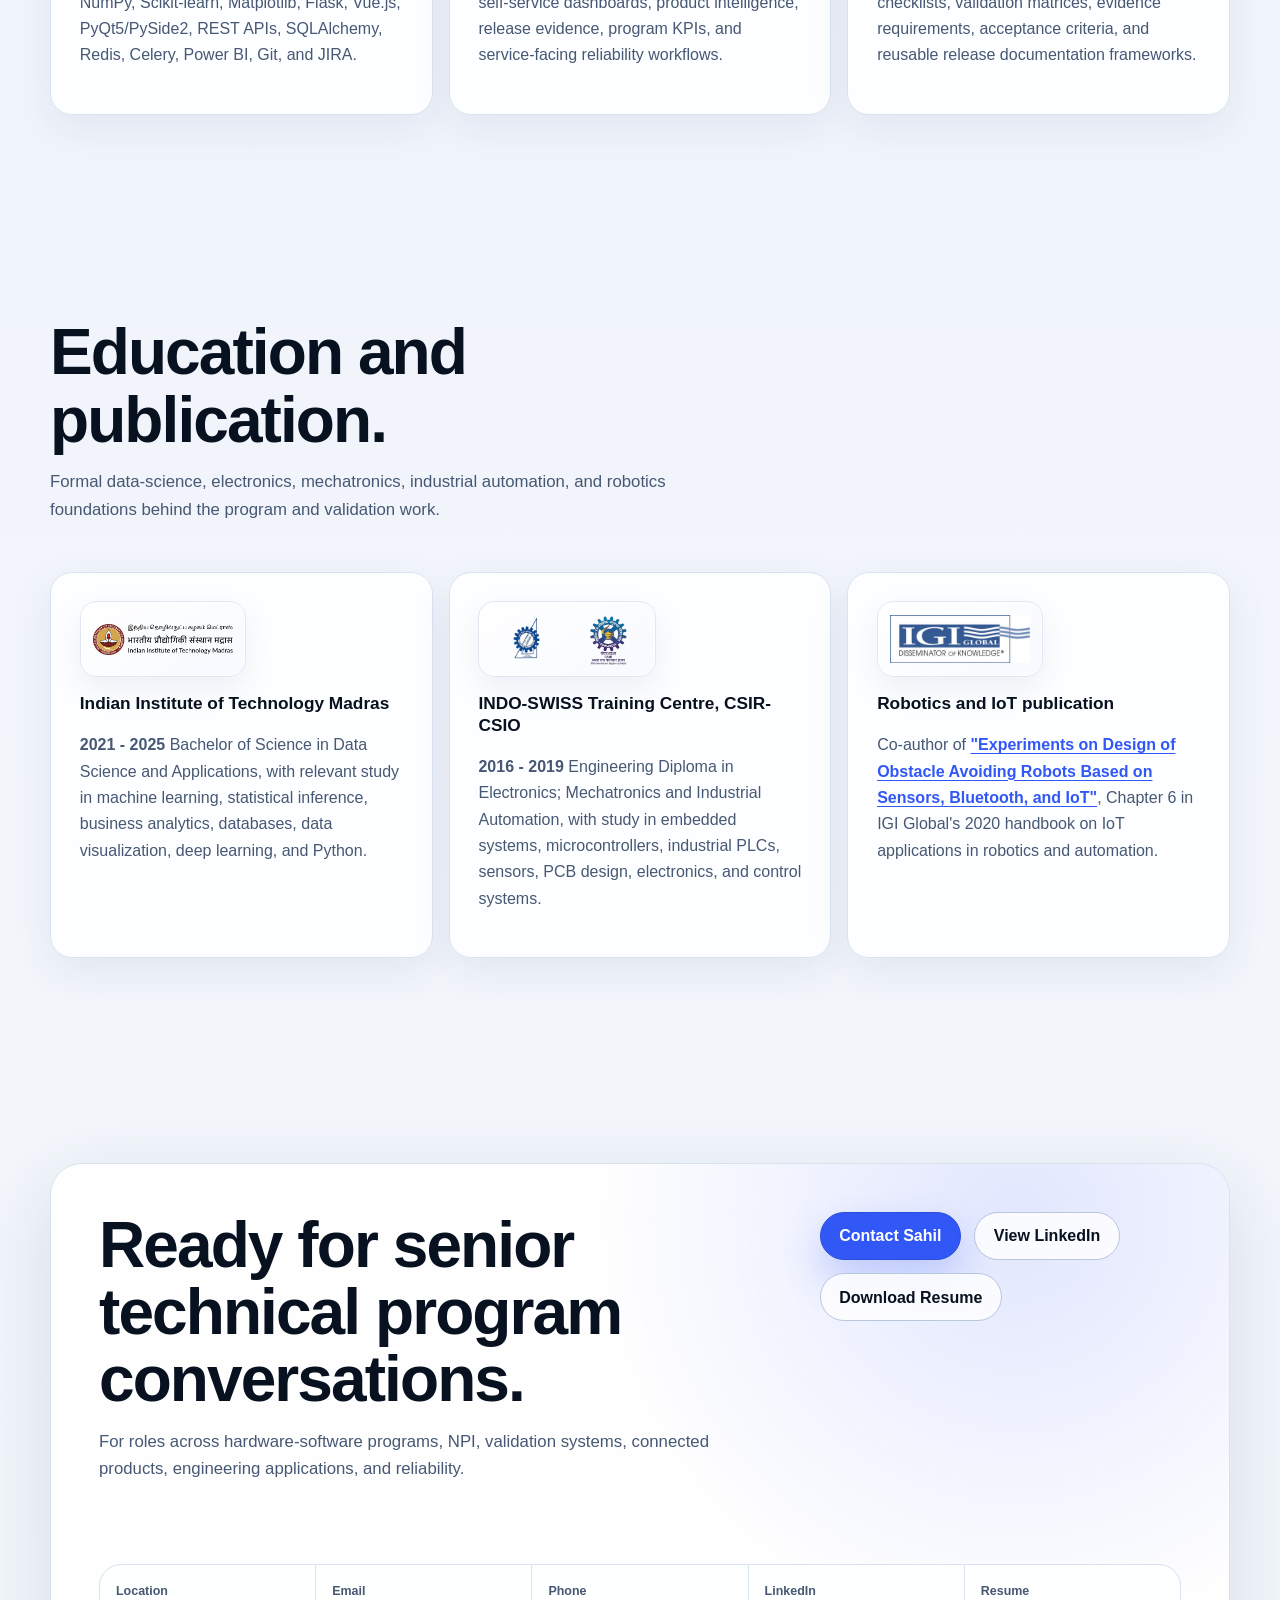
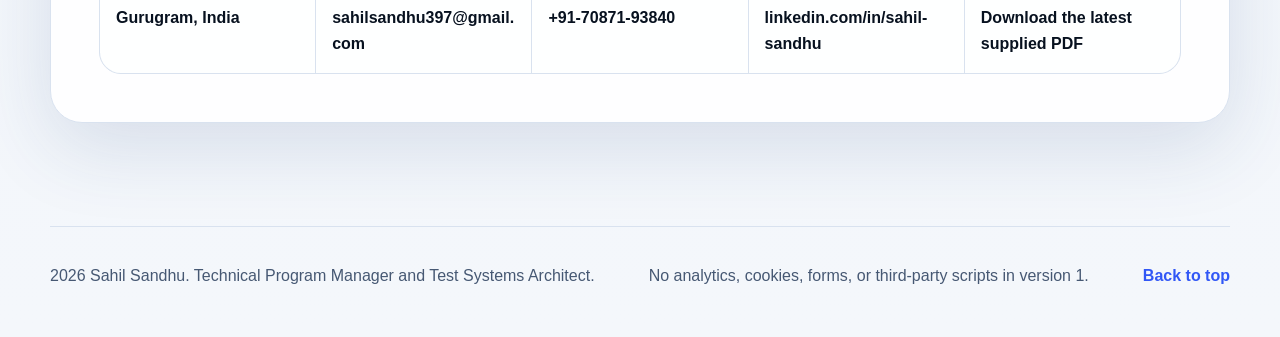
==== commit 26d24443: "ui: use actual credential logos" ====
--- a/site/index.html
+++ b/site/index.html
@@ -445,17 +445,24 @@
         </div>
         <div class="credential-grid">
           <article class="credential-card reveal">
-            <div class="credential-logo" aria-hidden="true">IITM</div>
+            <div class="credential-logo credential-logo-wide">
+              <img src="assets/images/logos/iit-madras.png" alt="IIT Madras logo" loading="lazy" decoding="async">
+            </div>
             <h3>Indian Institute of Technology Madras</h3>
             <p><strong>2021 - 2025</strong> Bachelor of Science in Data Science and Applications, with relevant study in machine learning, statistical inference, business analytics, databases, data visualization, deep learning, and Python.</p>
           </article>
           <article class="credential-card reveal">
-            <div class="credential-logo" aria-hidden="true">ISTC</div>
+            <div class="credential-logo credential-logo-pair">
+              <img src="assets/images/logos/istc.png" alt="Indo-Swiss Training Centre logo" loading="lazy" decoding="async">
+              <img src="assets/images/logos/csir.png" alt="CSIR logo" loading="lazy" decoding="async">
+            </div>
             <h3>INDO-SWISS Training Centre, CSIR-CSIO</h3>
             <p><strong>2016 - 2019</strong> Engineering Diploma in Electronics; Mechatronics and Industrial Automation, with study in embedded systems, microcontrollers, industrial PLCs, sensors, PCB design, electronics, and control systems.</p>
           </article>
           <article class="credential-card reveal">
-            <div class="credential-logo" aria-hidden="true">IGI</div>
+            <div class="credential-logo credential-logo-wide">
+              <img src="assets/images/logos/igi-global.jpg" alt="IGI Global logo" loading="lazy" decoding="async">
+            </div>
             <h3>Robotics and IoT publication</h3>
             <p>Co-author of <a href="https://doi.org/10.4018/978-1-5225-9574-8.ch006" target="_blank" rel="noopener noreferrer">"Experiments on Design of Obstacle Avoiding Robots Based on Sensors, Bluetooth, and IoT"</a>, Chapter 6 in IGI Global's 2020 handbook on IoT applications in robotics and automation.</p>
           </article>
--- a/site/assets/css/styles.css
+++ b/site/assets/css/styles.css
@@ -736,20 +736,40 @@
 }
 
 .credential-logo {
-  width: 64px;
-  height: 64px;
-  display: grid;
-  place-items: center;
+  width: min(100%, 166px);
+  height: 76px;
+  display: flex;
+  align-items: center;
+  justify-content: center;
   margin-bottom: 1rem;
-  border-radius: 18px;
+  padding: 0.7rem;
+  border: 1px solid color-mix(in srgb, var(--line) 82%, white);
+  border-radius: 16px;
   background:
-    radial-gradient(circle at 30% 20%, color-mix(in srgb, var(--accent) 22%, transparent), transparent 62%),
-    color-mix(in srgb, var(--accent) 9%, var(--surface));
-  color: var(--accent);
-  font-size: 0.88rem;
-  font-weight: 900;
-  letter-spacing: 0.05em;
-  box-shadow: inset 0 0 0 1px color-mix(in srgb, var(--accent) 20%, var(--line));
+    linear-gradient(145deg, rgba(255, 255, 255, 0.98), rgba(246, 249, 255, 0.92));
+  box-shadow:
+    0 12px 30px rgba(37, 68, 130, 0.08),
+    inset 0 0 0 1px rgba(255, 255, 255, 0.72);
+}
+
+.credential-logo img {
+  width: 100%;
+  height: 100%;
+  object-fit: contain;
+}
+
+.credential-logo-wide img {
+  max-width: 140px;
+}
+
+.credential-logo-pair {
+  width: min(100%, 178px);
+  gap: 0.7rem;
+}
+
+.credential-logo-pair img {
+  width: calc(50% - 0.35rem);
+  object-fit: contain;
 }
 
 .credential-card a {
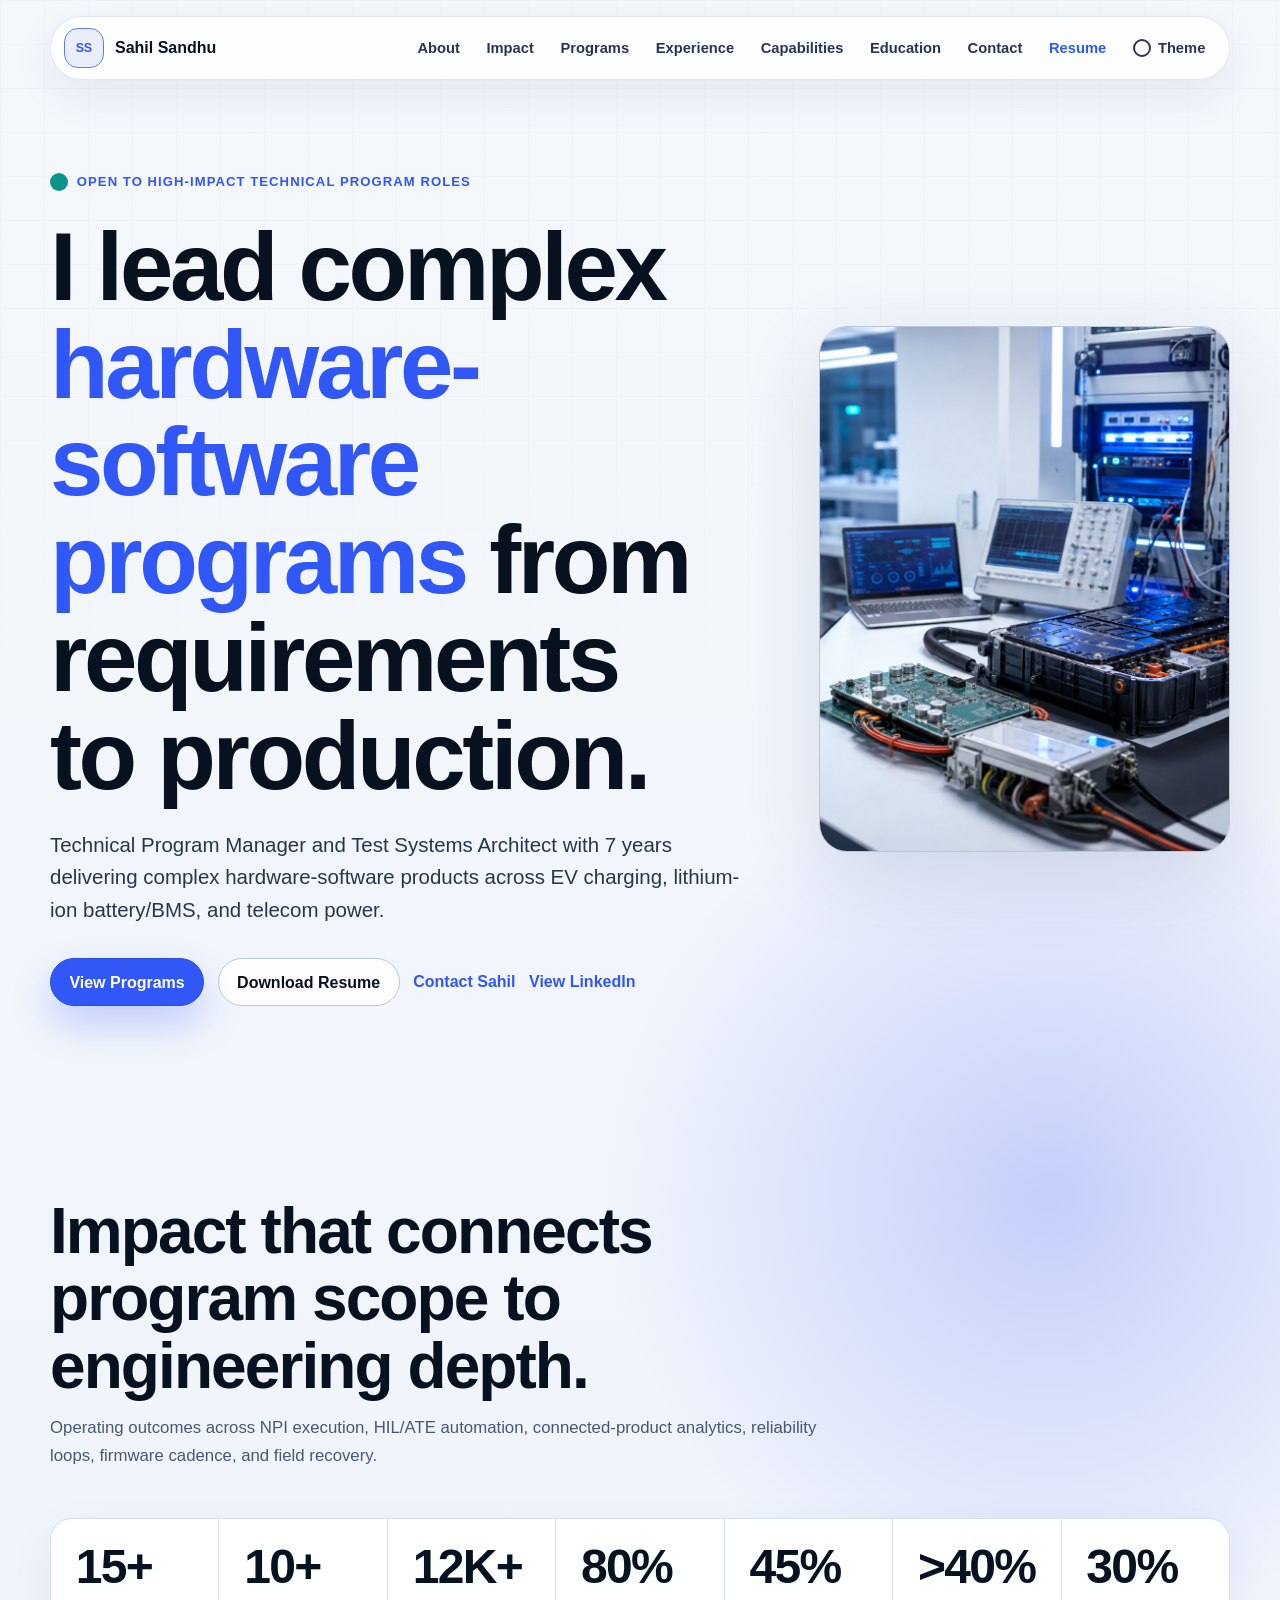
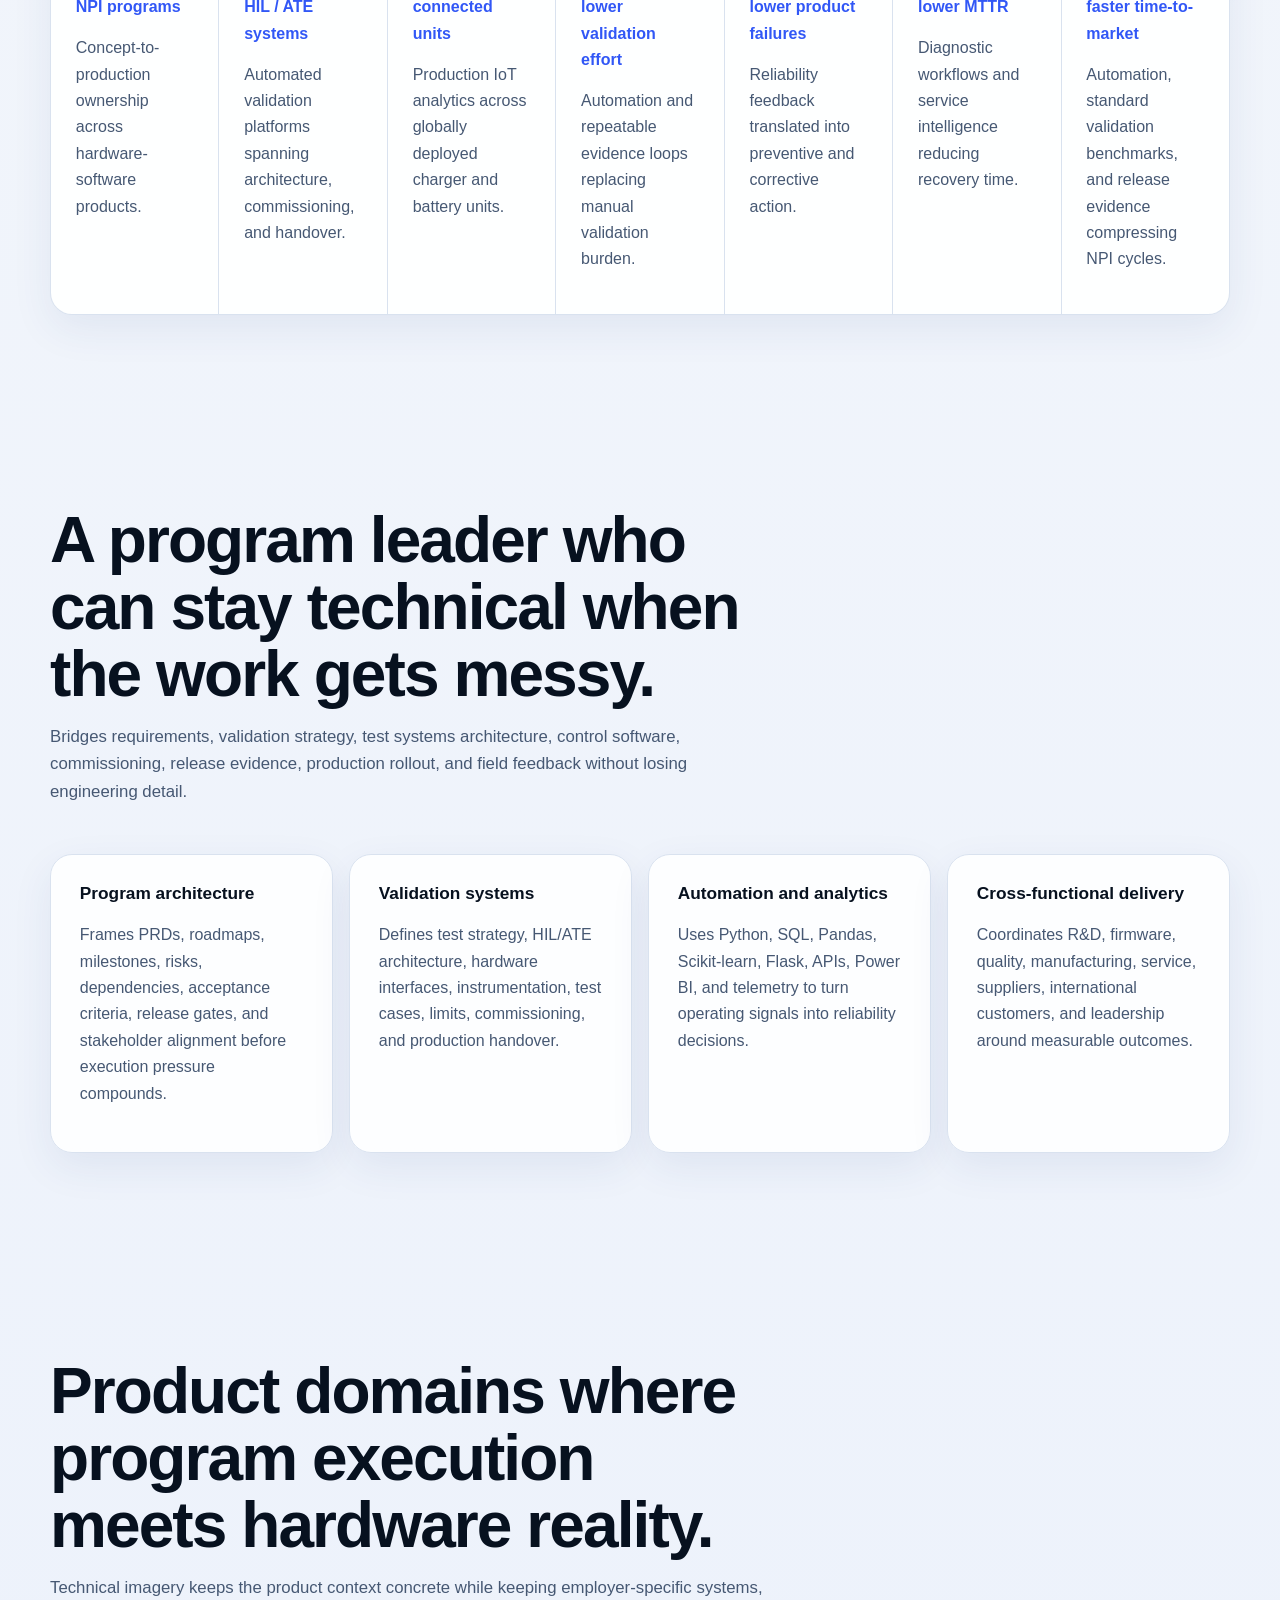
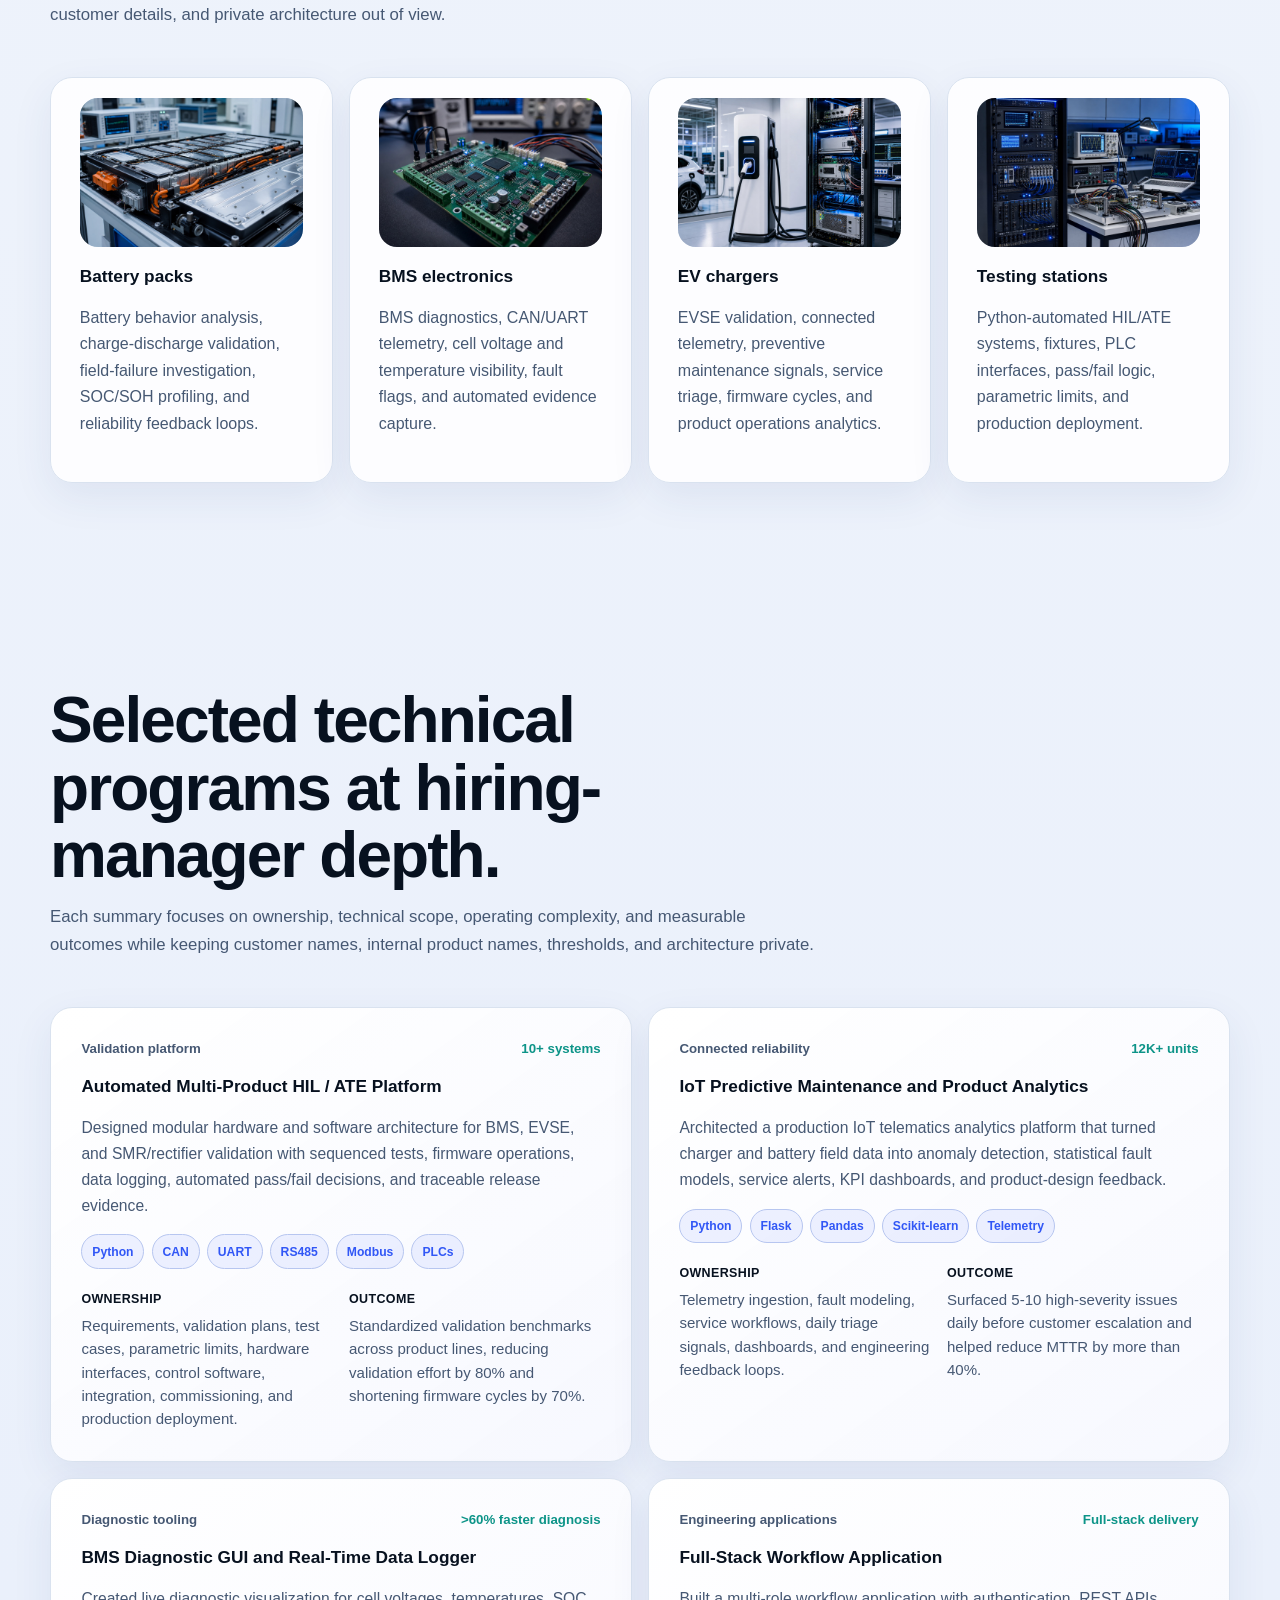
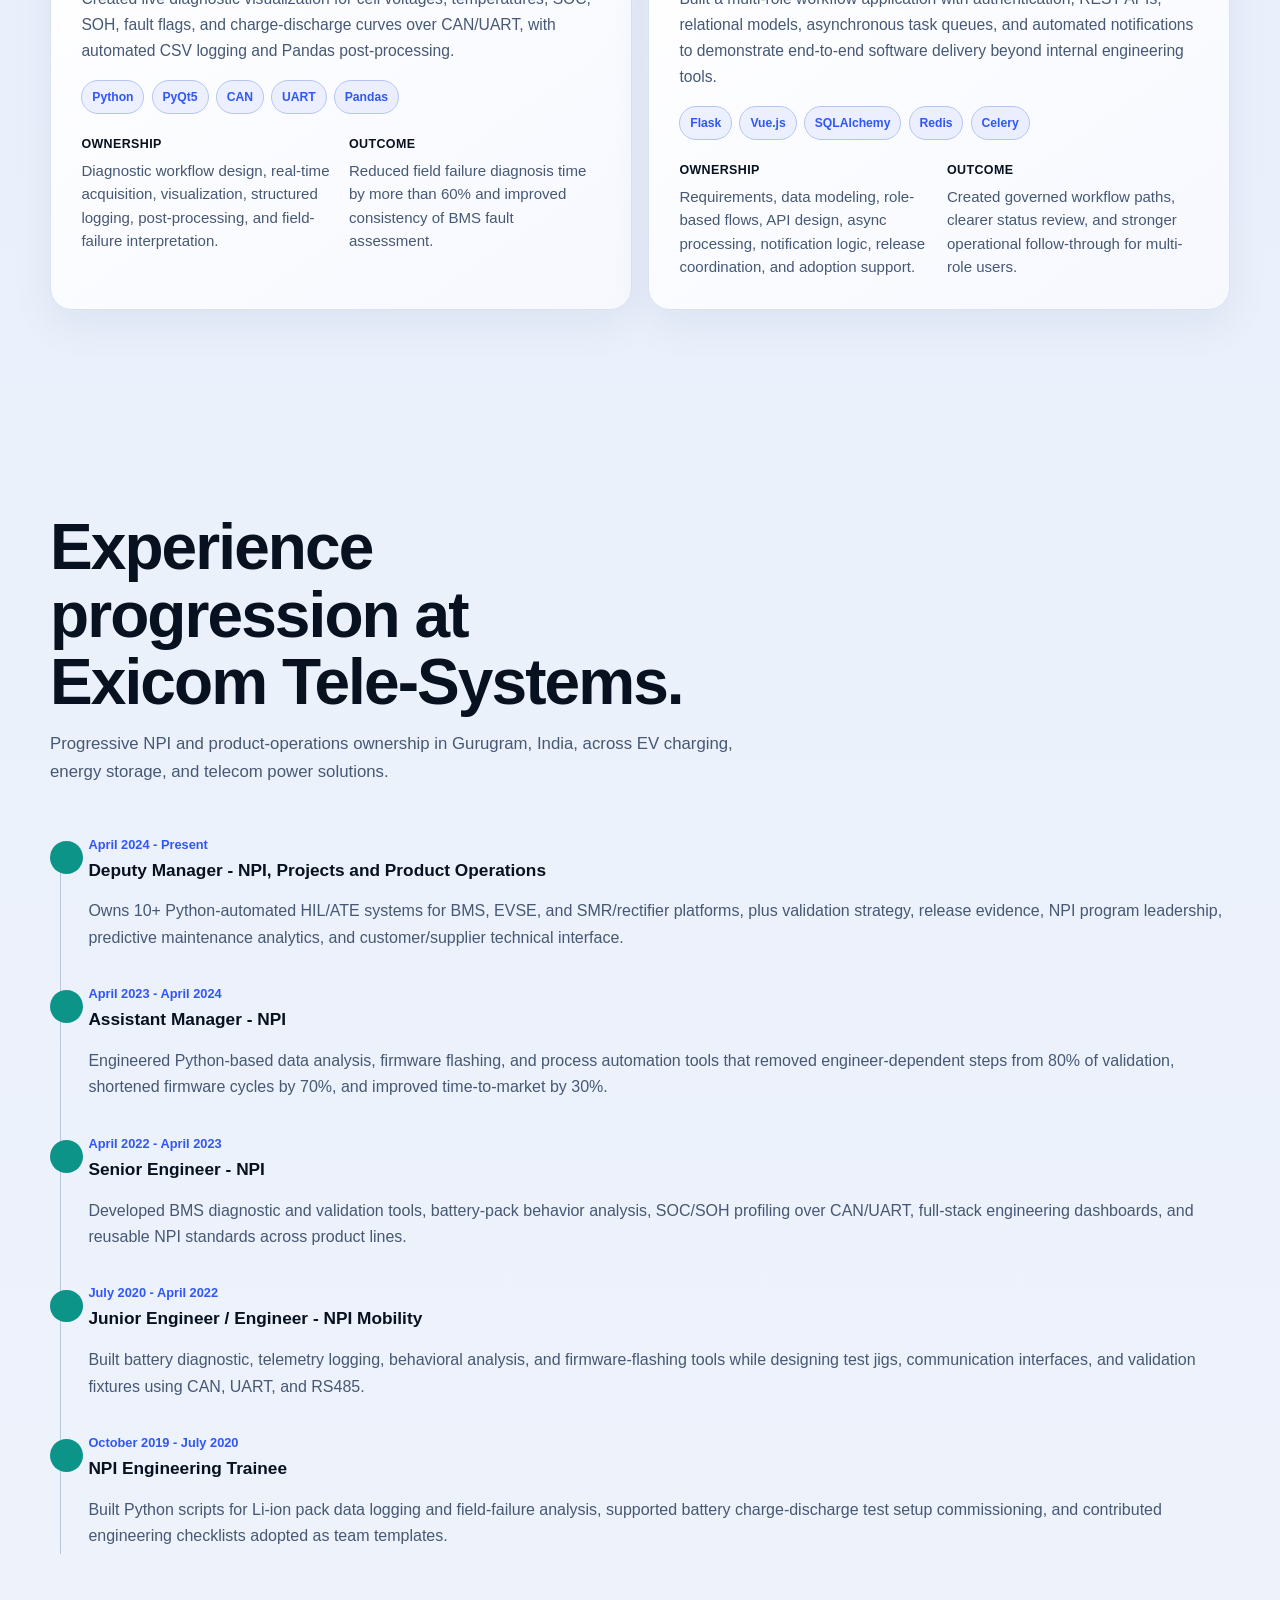
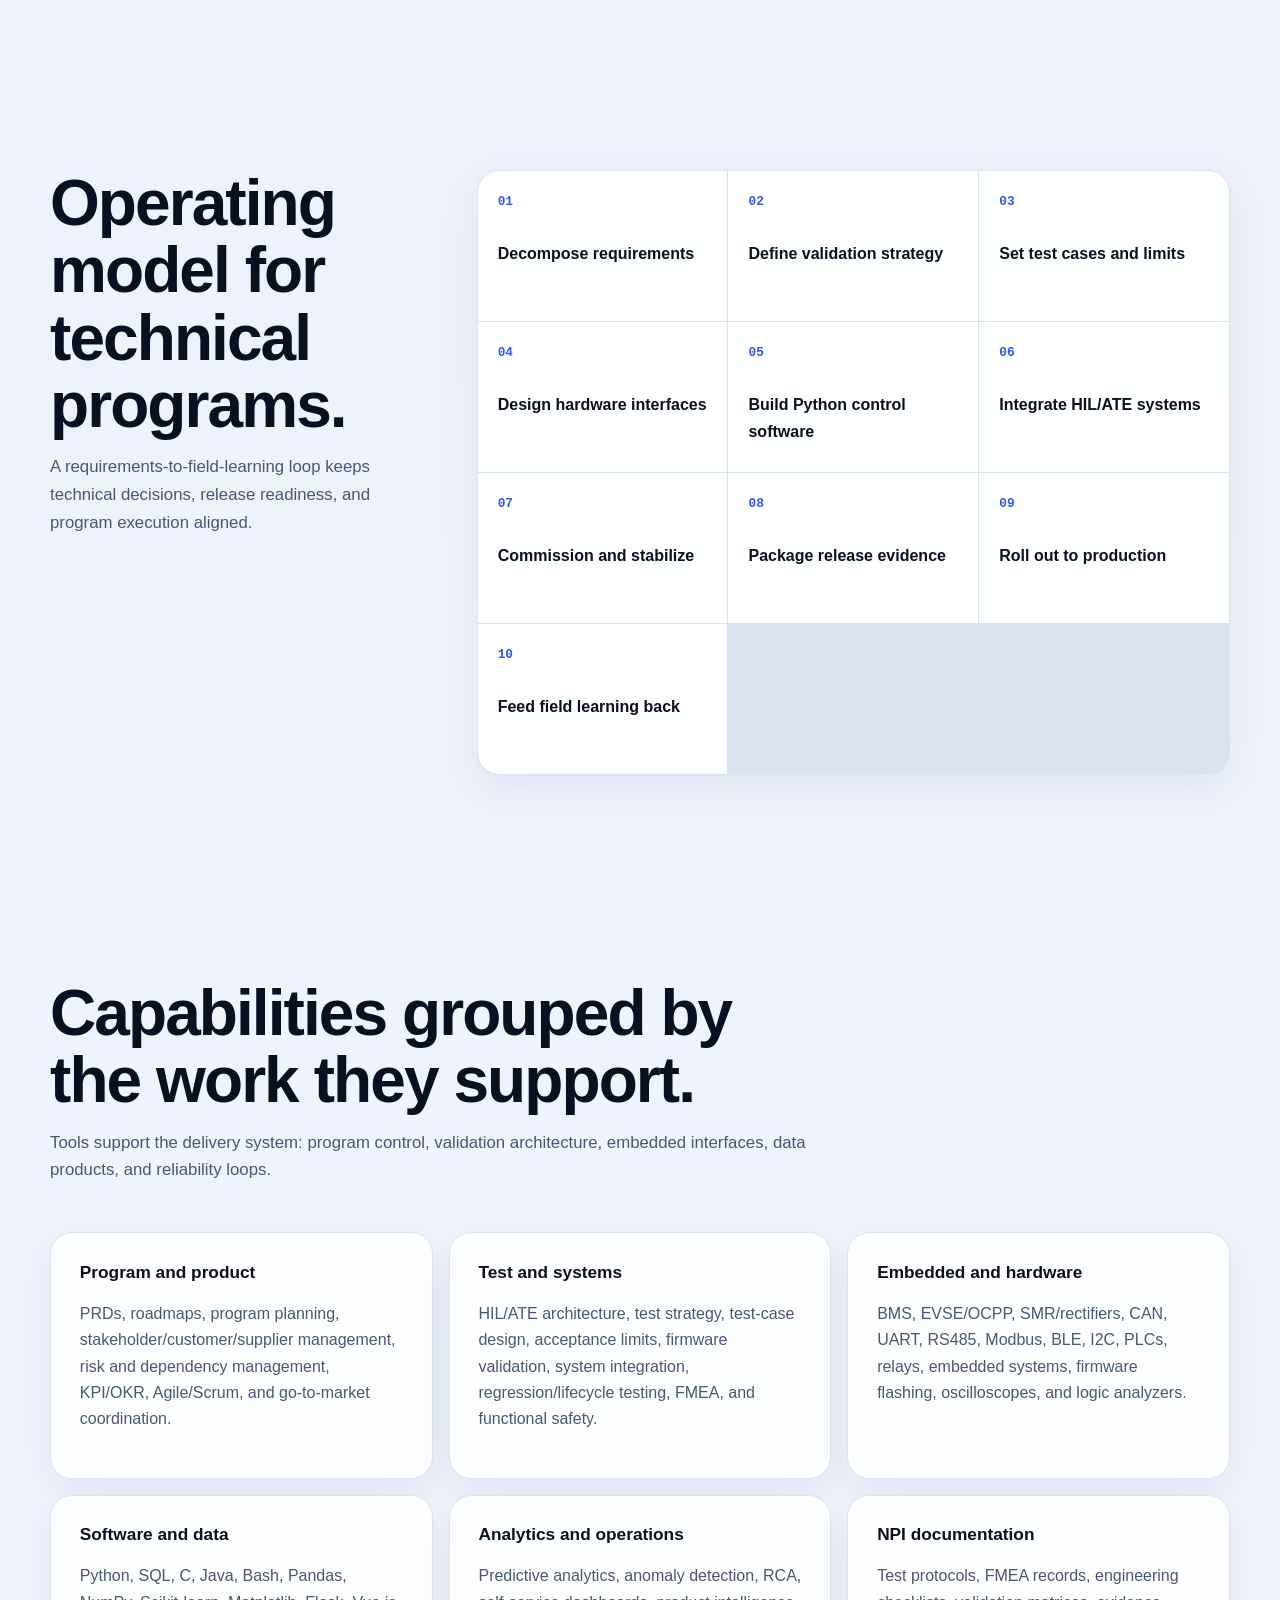
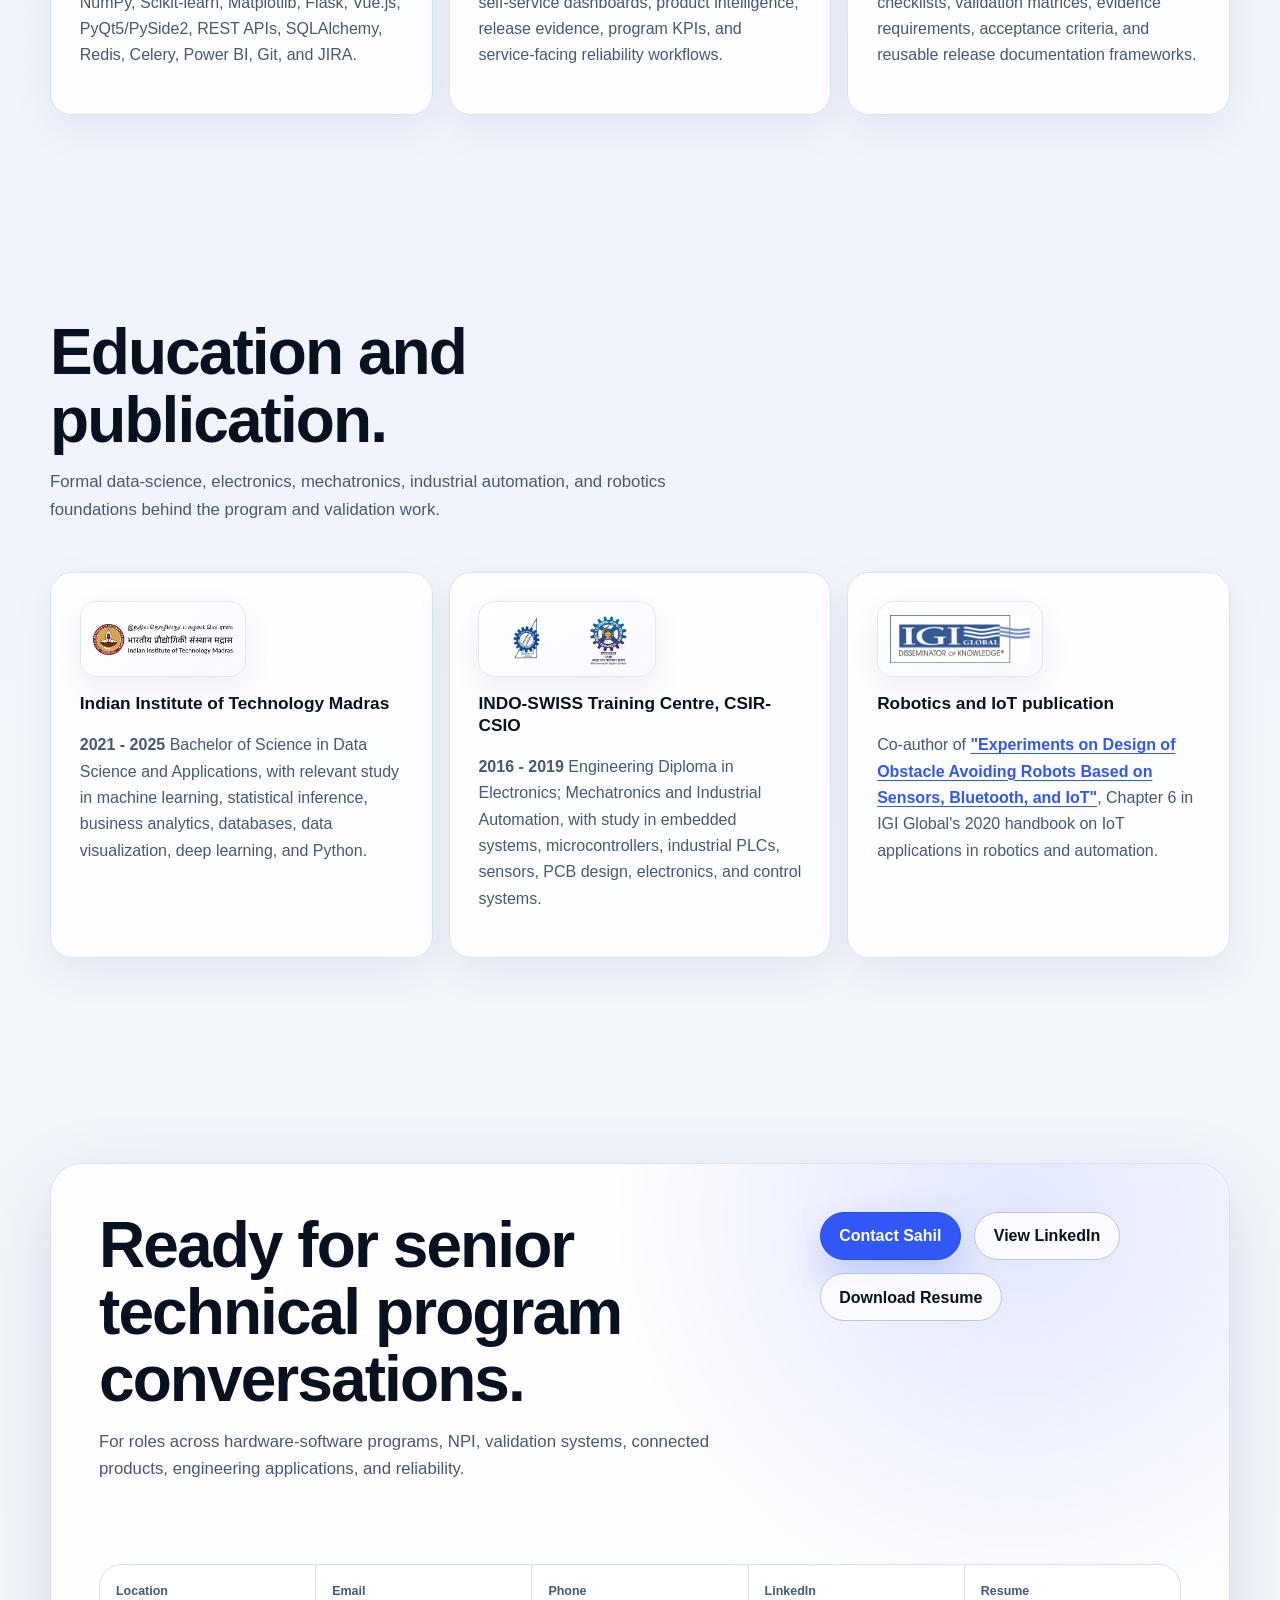
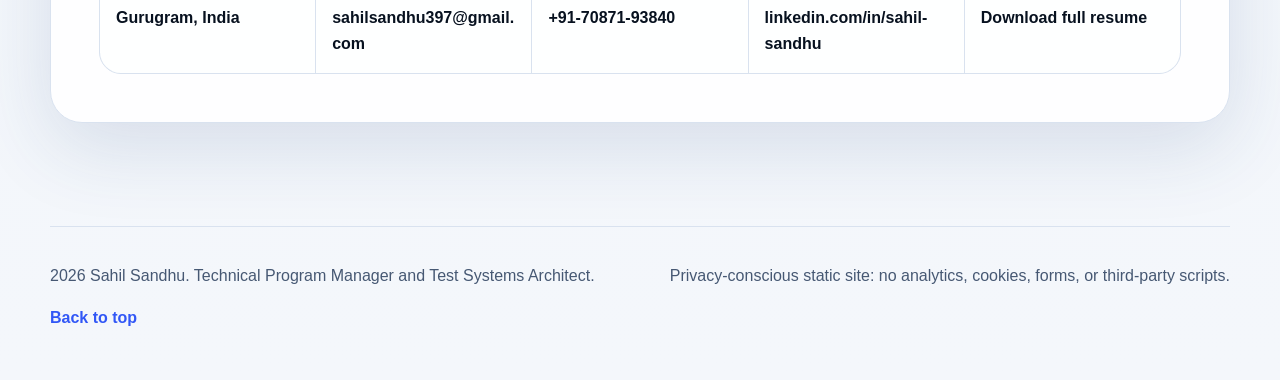
==== commit 96606382: "copy: sharpen hiring-manager tone" ====
--- a/site/index.html
+++ b/site/index.html
@@ -71,17 +71,17 @@
         "@type": "WebSite",
         "name": "Sahil Sandhu Portfolio",
         "url": "https://sahilsandhu-spec.github.io/sahil_portfolio/",
-        "description": "Public-safe professional portfolio for Sahil Sandhu."
+        "description": "Professional portfolio for Sahil Sandhu."
       }
     </script>
   </head>
   <body>
     <!--
-    THESIS: Sahil leads hardware-software programs from requirements to production; this refuses the generic resume-card portfolio.
-    OWN-WORLD: Cool off-white and deep navy surfaces, electric blue actions, technical cards, system typography, and the supplied hero visual DNA.
+    THESIS: Sahil leads hardware-software programs from requirements to production; this refuses the generic profile-card portfolio.
+    OWN-WORLD: Cool off-white and deep navy surfaces, electric blue actions, technical cards, system typography, and realistic validation-lab imagery.
     STORY: Recruiters grasp role fit fast, managers see operating model and evidence, then download the resume or contact Sahil.
     FIRST VIEWPORT: Compact nav, left-weighted claim, concise proof copy, right-side program architecture visual, and clear action cluster.
-    FORM: Experience portfolio extending supplied hero comps; seed key supplied-hero-assets.
+    FORM: Experience portfolio with realistic validation imagery and recruiter-readable proof points.
     FINISH: unreviewed and undocumented is unfinished; this build ends with the finish review, the verdict, and DESIGN.md
     -->
     <a class="skip-link" href="#main">Skip to content</a>
@@ -141,7 +141,7 @@
       <section class="metric-band" id="impact" aria-labelledby="impact-title">
         <div class="section-header reveal">
           <h2 id="impact-title">Impact that connects program scope to engineering depth.</h2>
-          <p>Resume-backed outcomes across NPI, automated HIL/ATE, connected telematics, reliability analytics, firmware cycles, and field recovery.</p>
+          <p>Operating outcomes across NPI execution, HIL/ATE automation, connected-product analytics, reliability loops, firmware cadence, and field recovery.</p>
         </div>
         <div class="metrics-grid" aria-label="Impact metrics">
           <article class="metric-card reveal">
@@ -185,7 +185,7 @@
       <section class="section about-section" id="about" aria-labelledby="about-title">
         <div class="section-header narrow reveal">
           <h2 id="about-title">A program leader who can stay technical when the work gets messy.</h2>
-          <p>Sahil operates across requirements decomposition, validation strategy, test systems architecture, control software, commissioning, release evidence, production rollout, and field feedback.</p>
+          <p>Bridges requirements, validation strategy, test systems architecture, control software, commissioning, release evidence, production rollout, and field feedback without losing engineering detail.</p>
         </div>
         <div class="about-grid">
           <article class="pillar reveal">
@@ -210,7 +210,7 @@
       <section class="section domain-section" aria-labelledby="domains-title">
         <div class="section-header reveal">
           <h2 id="domains-title">Product domains where program execution meets hardware reality.</h2>
-          <p>Generic technical visuals keep the page concrete without publishing employer-specific product imagery or confidential architecture.</p>
+          <p>Technical imagery keeps the product context concrete while keeping employer-specific systems, customer details, and private architecture out of view.</p>
         </div>
         <div class="domain-grid">
           <article class="domain-card reveal">
@@ -238,8 +238,8 @@
 
       <section class="section programs-section" id="programs" aria-labelledby="programs-title">
         <div class="section-header reveal">
-          <h2 id="programs-title">Selected technical programs, described without confidential detail.</h2>
-          <p>These public summaries are drawn from Sahil's resume and intentionally omit customer names, internal product names, proprietary thresholds, and private architecture.</p>
+          <h2 id="programs-title">Selected technical programs at hiring-manager depth.</h2>
+          <p>Each summary focuses on ownership, technical scope, operating complexity, and measurable outcomes while keeping customer names, internal product names, thresholds, and architecture private.</p>
         </div>
 
         <div class="program-grid">
@@ -388,7 +388,7 @@
         <div class="operating-layout">
           <div class="section-header reveal">
             <h2 id="operating-title">Operating model for technical programs.</h2>
-            <p>A resume-backed loop from requirements to field learning keeps engineering depth connected to program execution.</p>
+            <p>A requirements-to-field-learning loop keeps technical decisions, release readiness, and program execution aligned.</p>
           </div>
           <ol class="operating-grid">
             <li class="reveal">Decompose requirements</li>
@@ -499,7 +499,7 @@
             </div>
             <div>
               <dt>Resume</dt>
-              <dd><a href="assets/files/Sahil_Sandhu_Resume.pdf" download>Download the latest supplied PDF</a></dd>
+              <dd><a href="assets/files/Sahil_Sandhu_Resume.pdf" download>Download full resume</a></dd>
             </div>
           </dl>
         </div>
@@ -508,7 +508,7 @@
 
     <footer class="site-footer">
       <p><span id="current-year">2026</span> Sahil Sandhu. Technical Program Manager and Test Systems Architect.</p>
-      <p>No analytics, cookies, forms, or third-party scripts in version 1.</p>
+      <p>Privacy-conscious static site: no analytics, cookies, forms, or third-party scripts.</p>
       <a href="#top">Back to top</a>
     </footer>
 
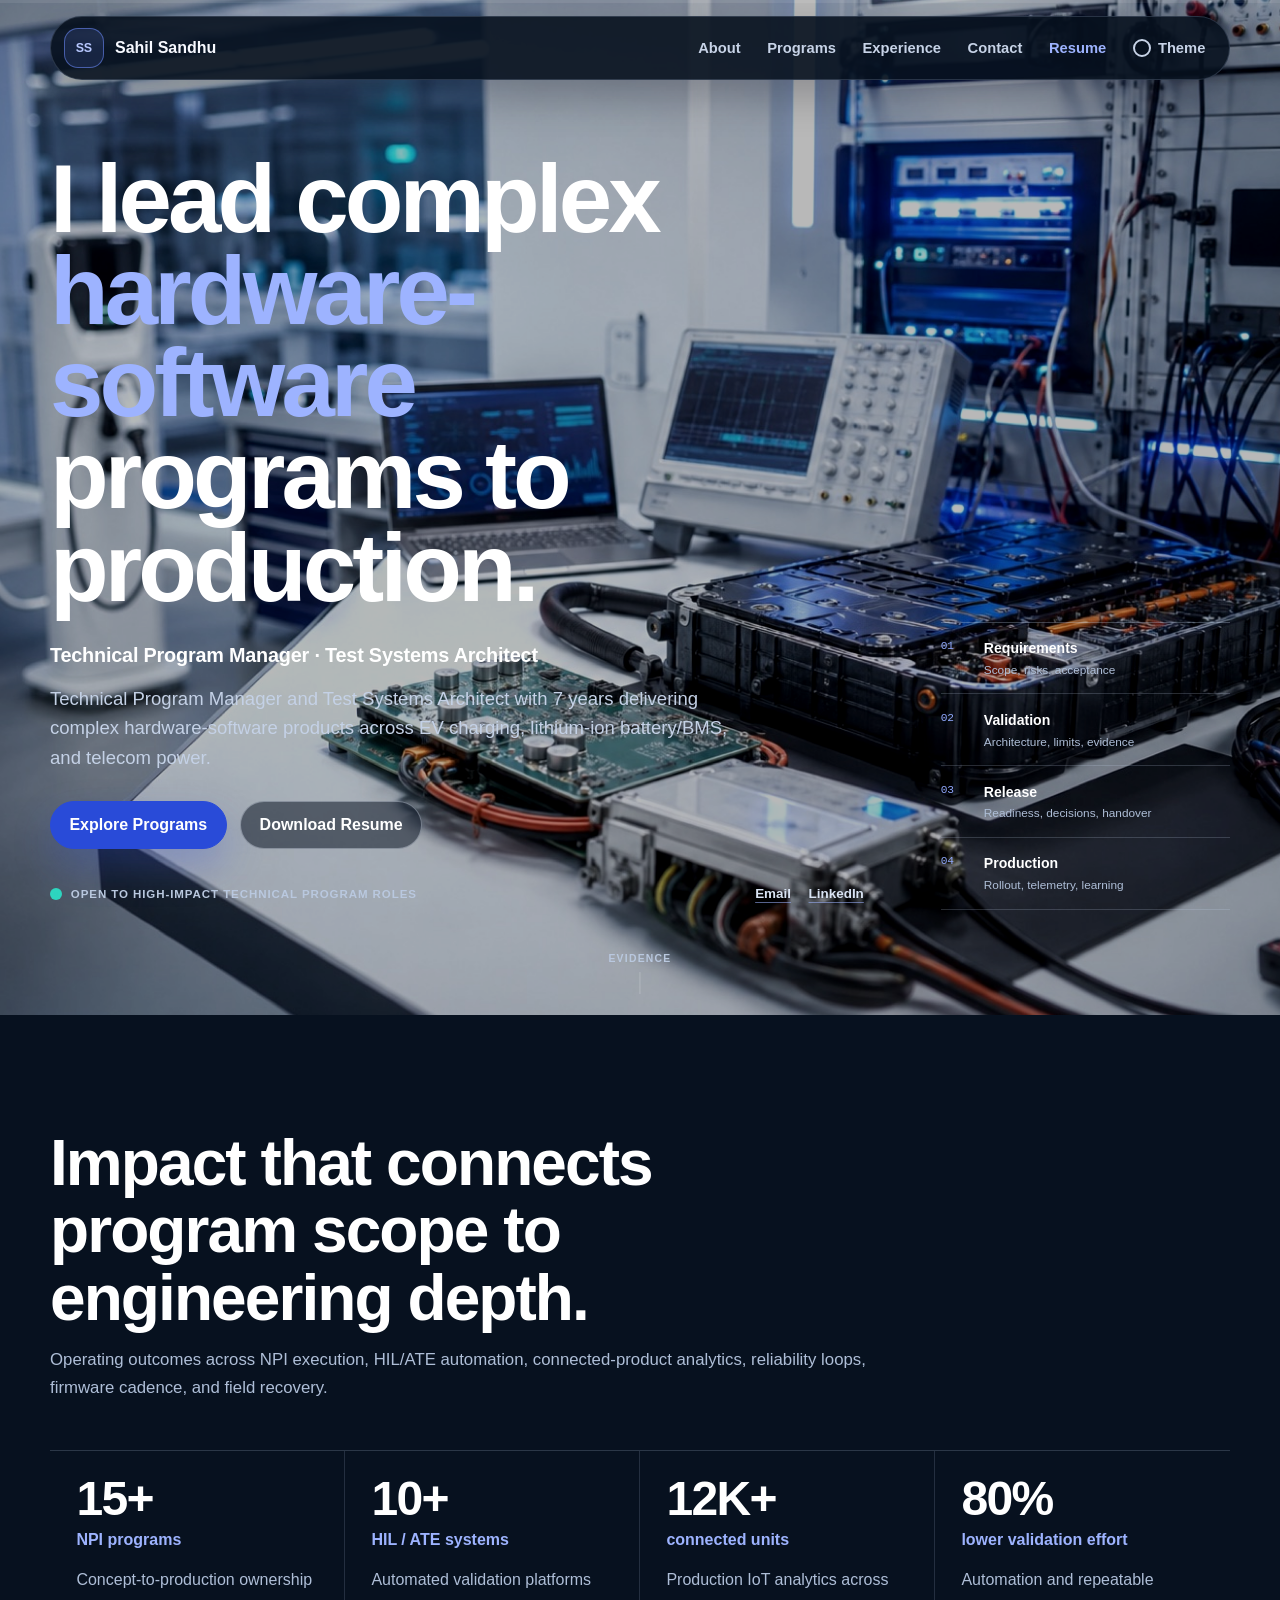
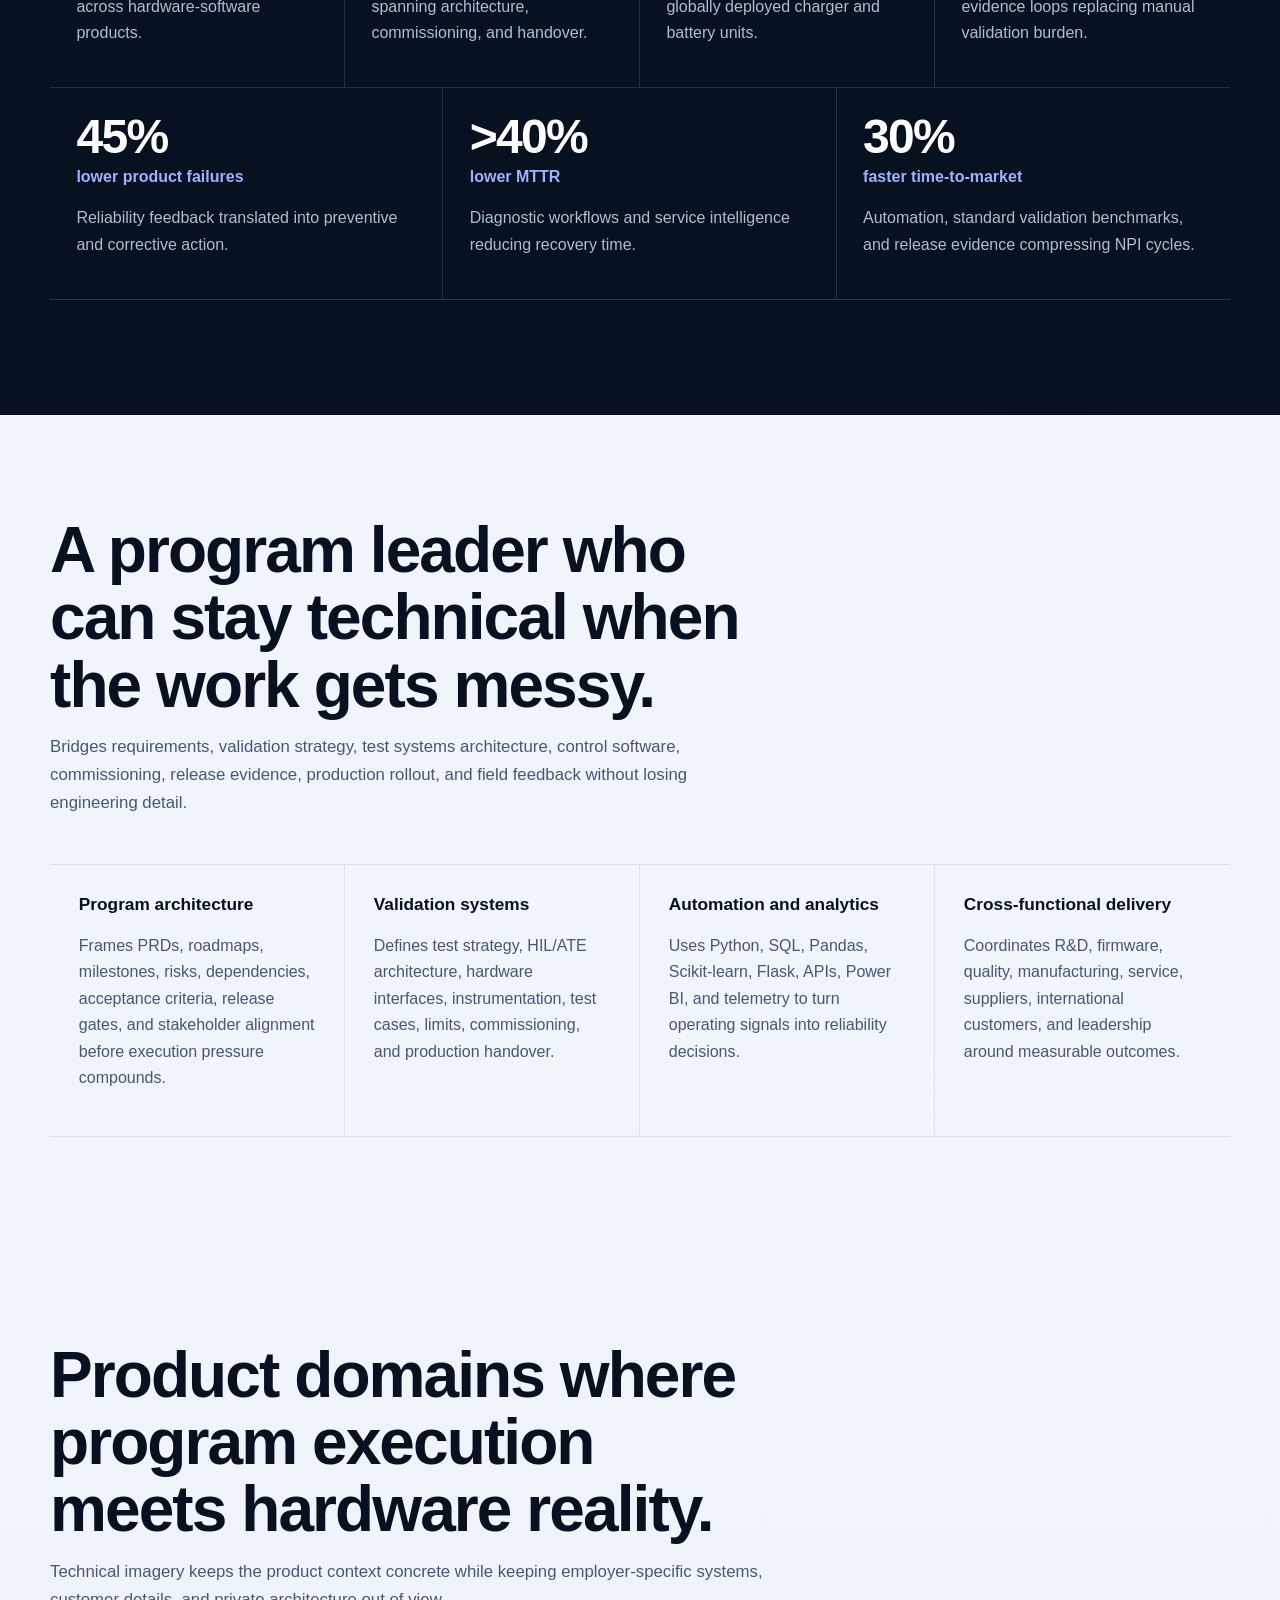
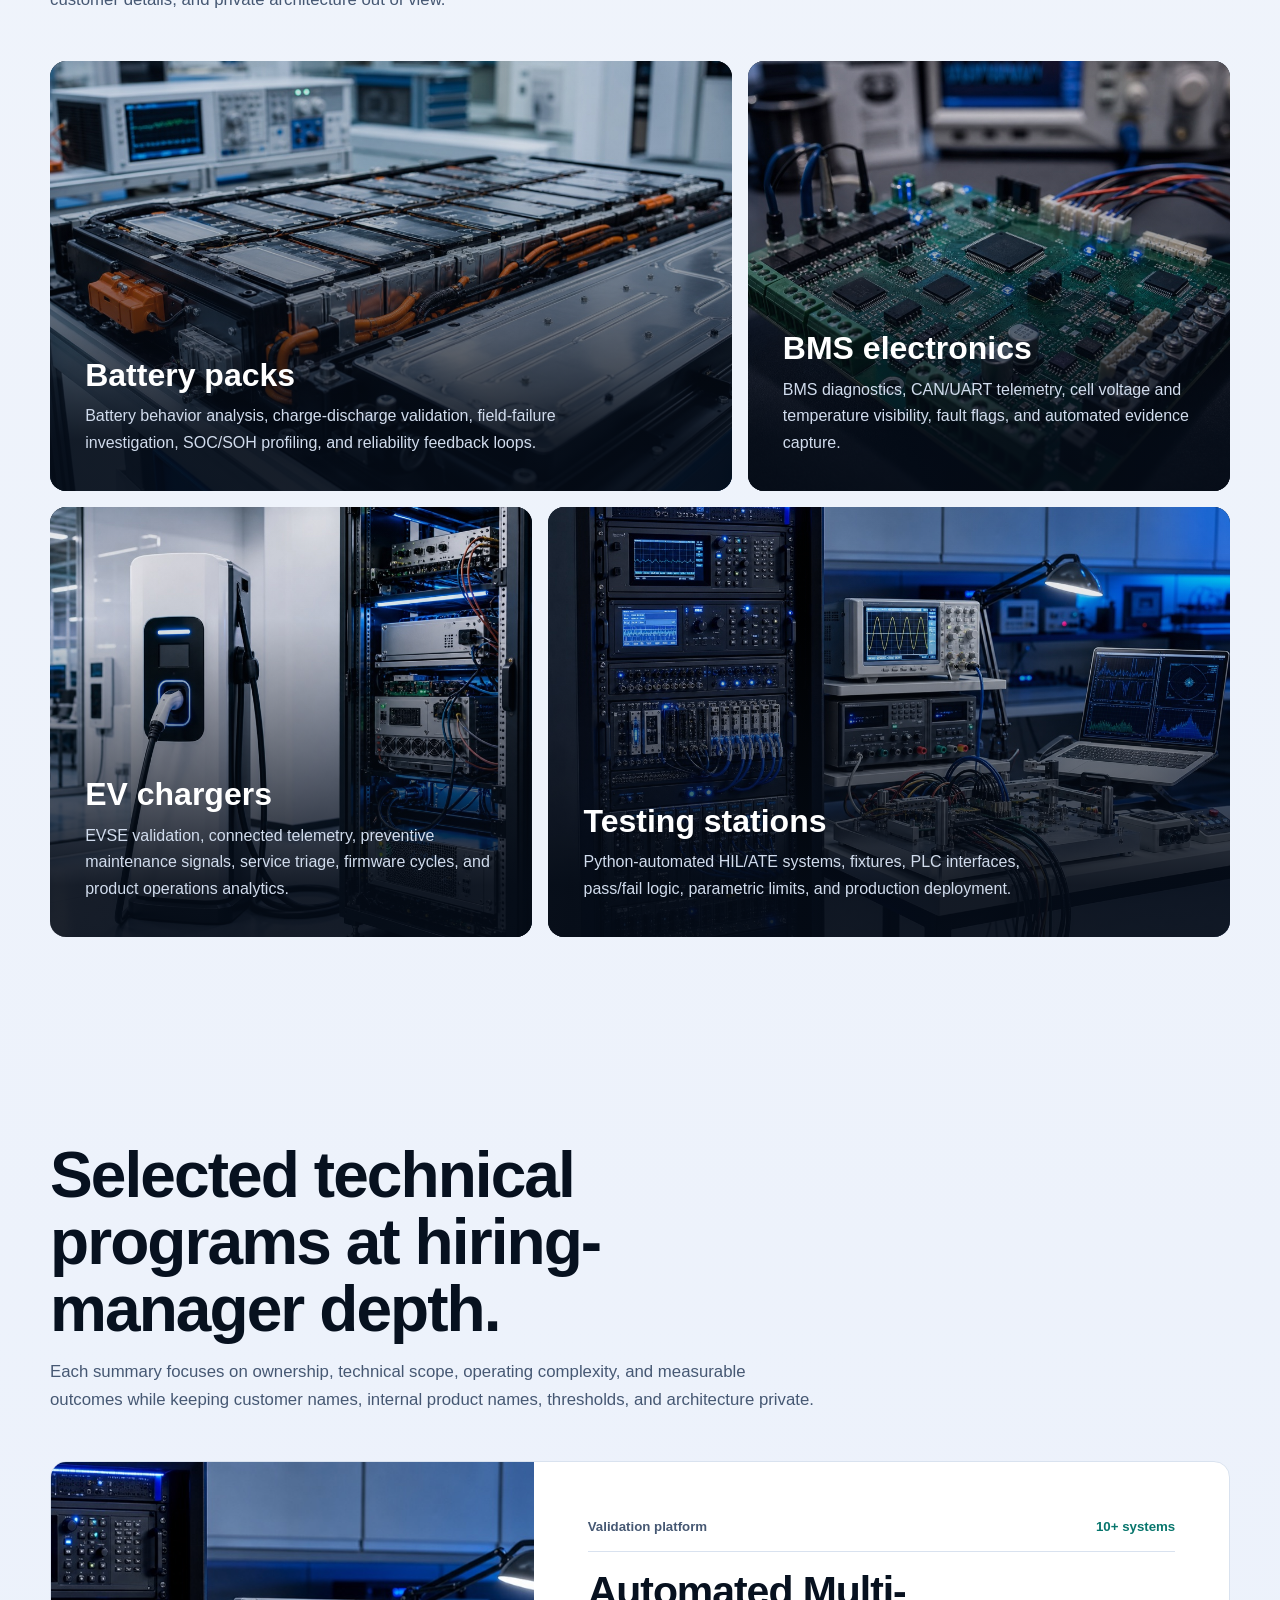
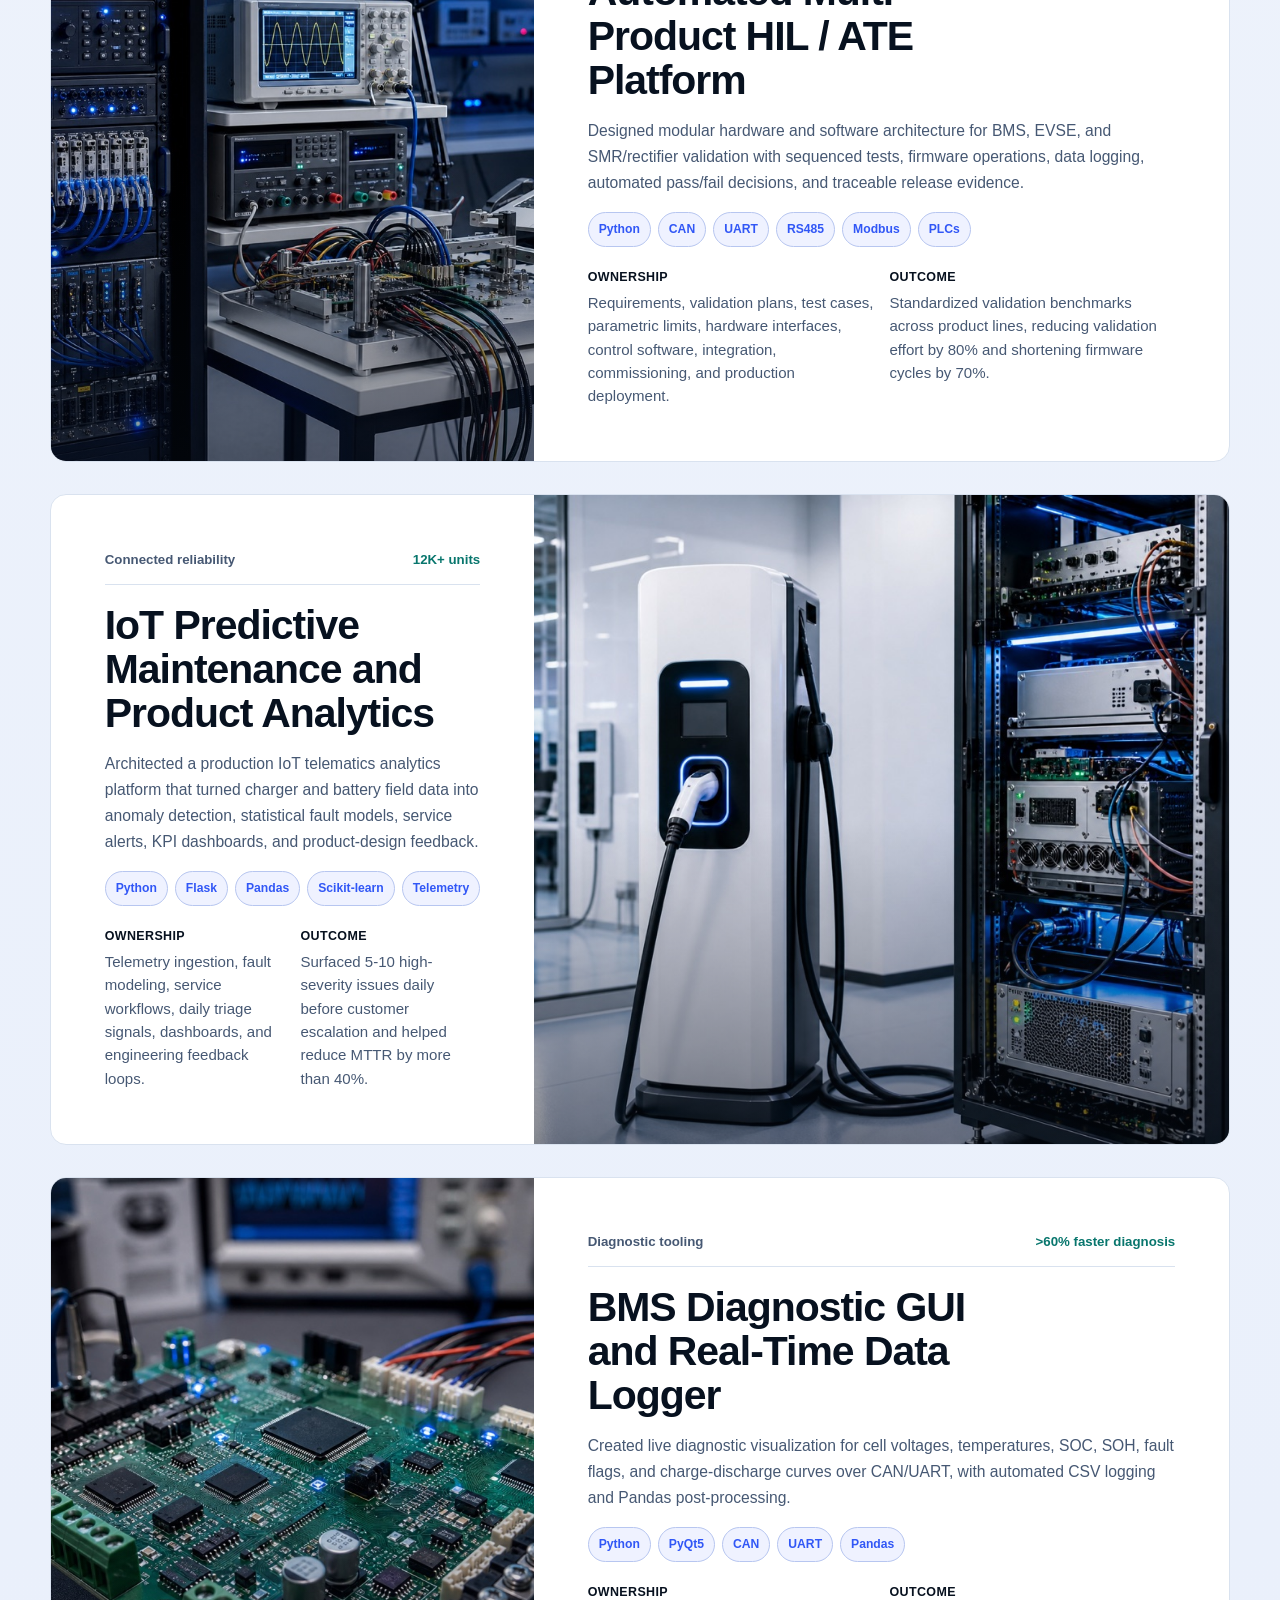
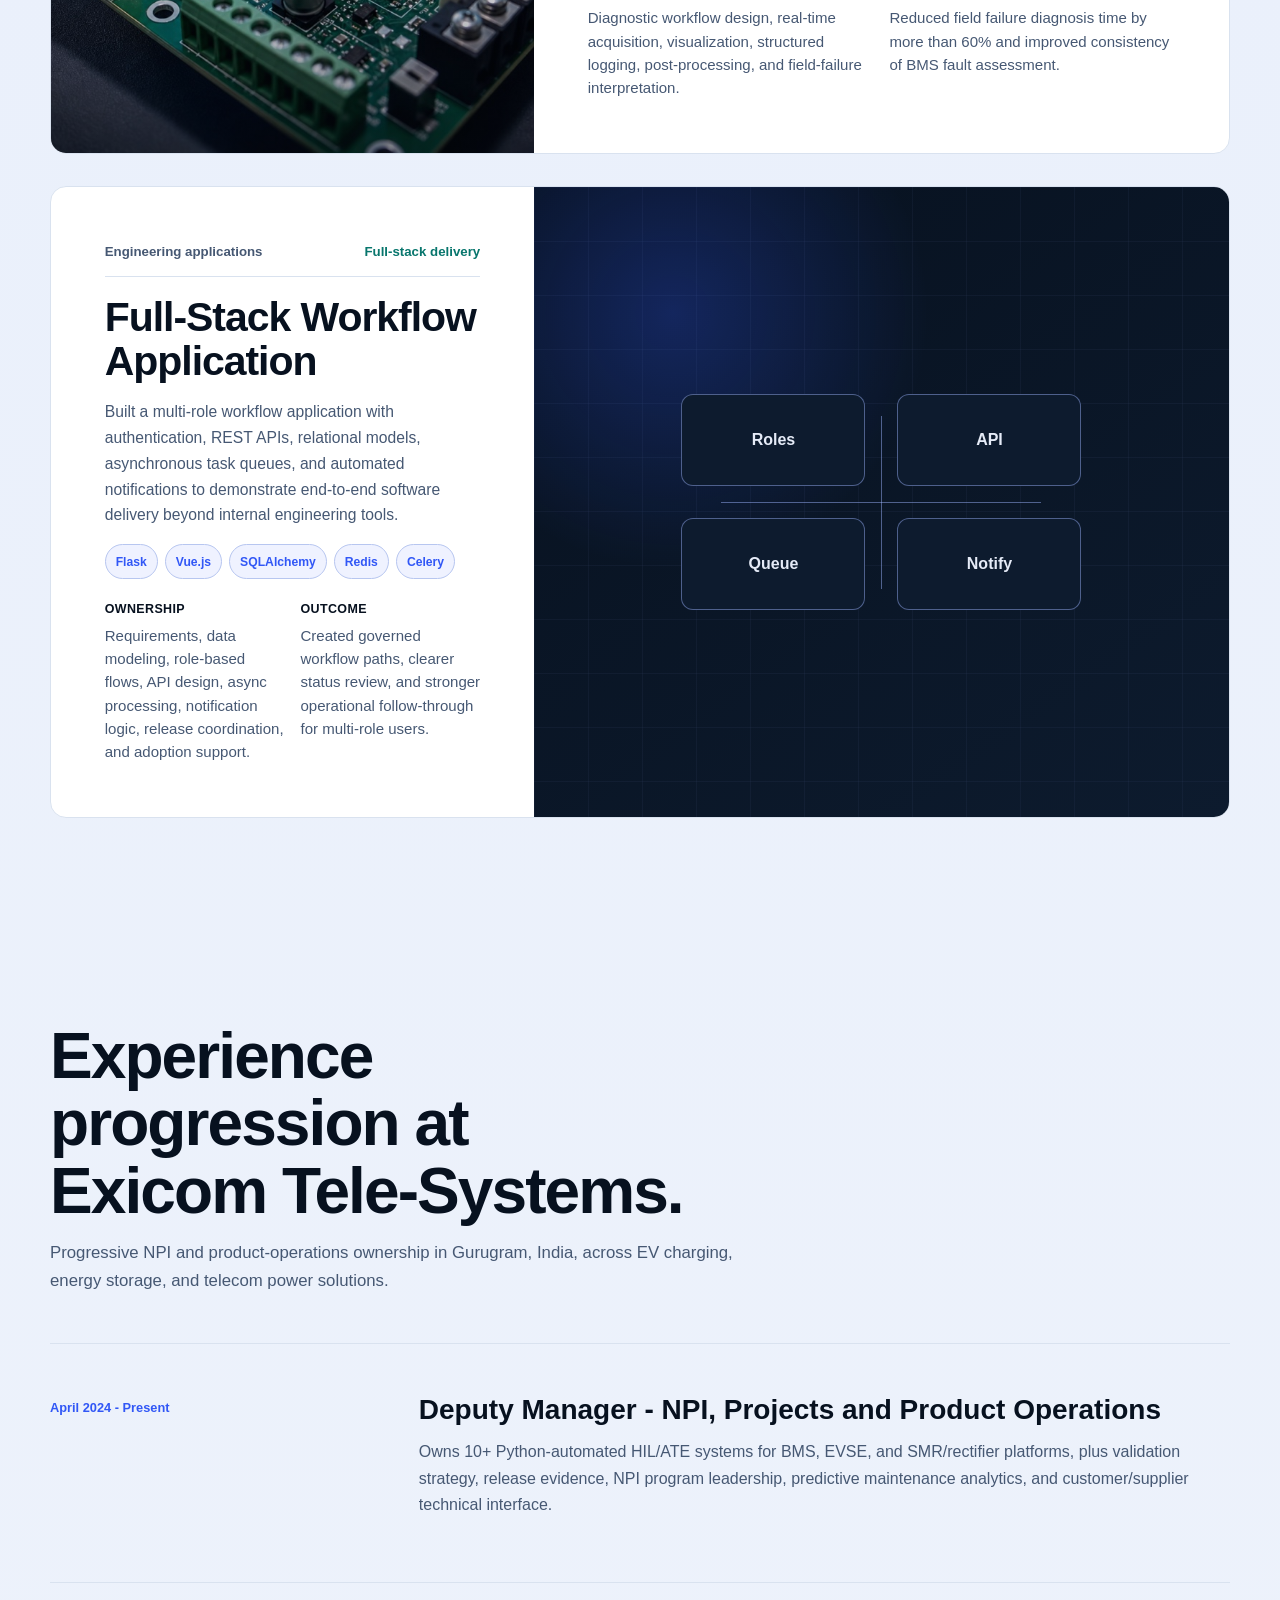
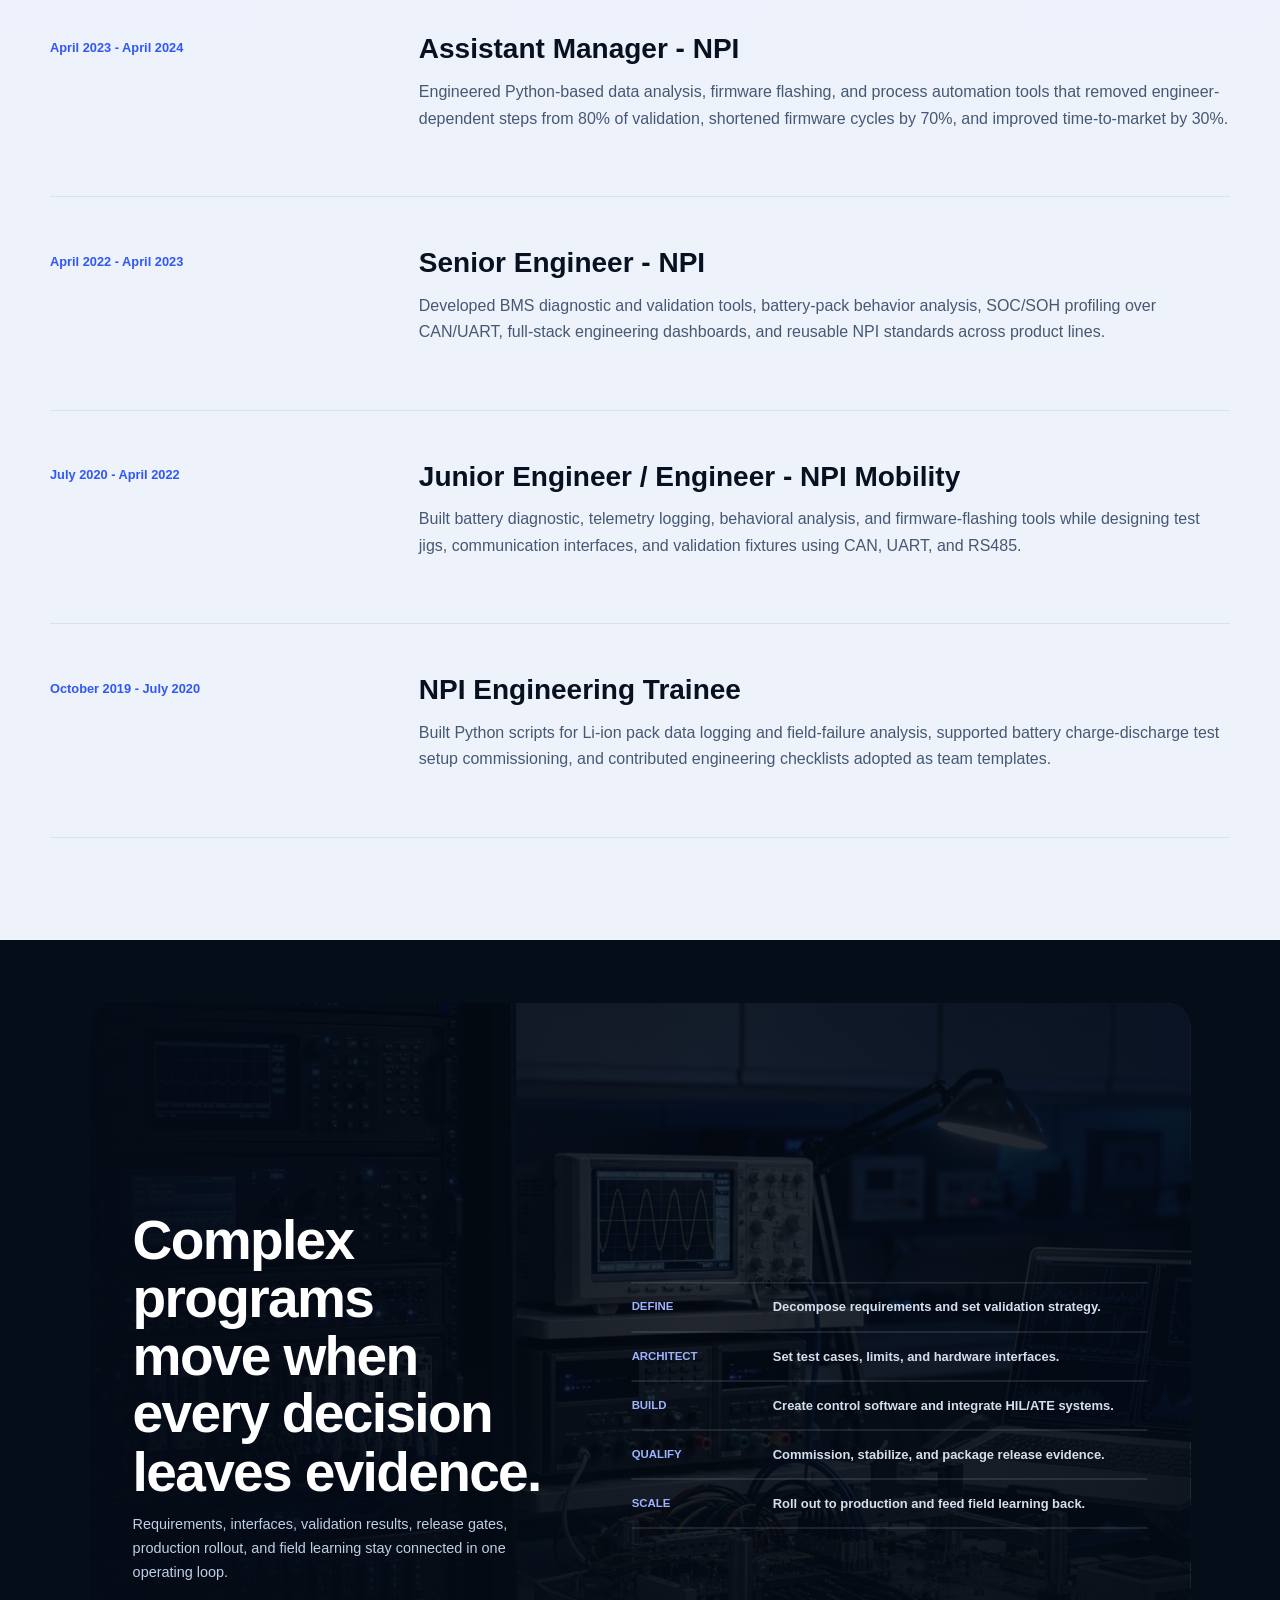
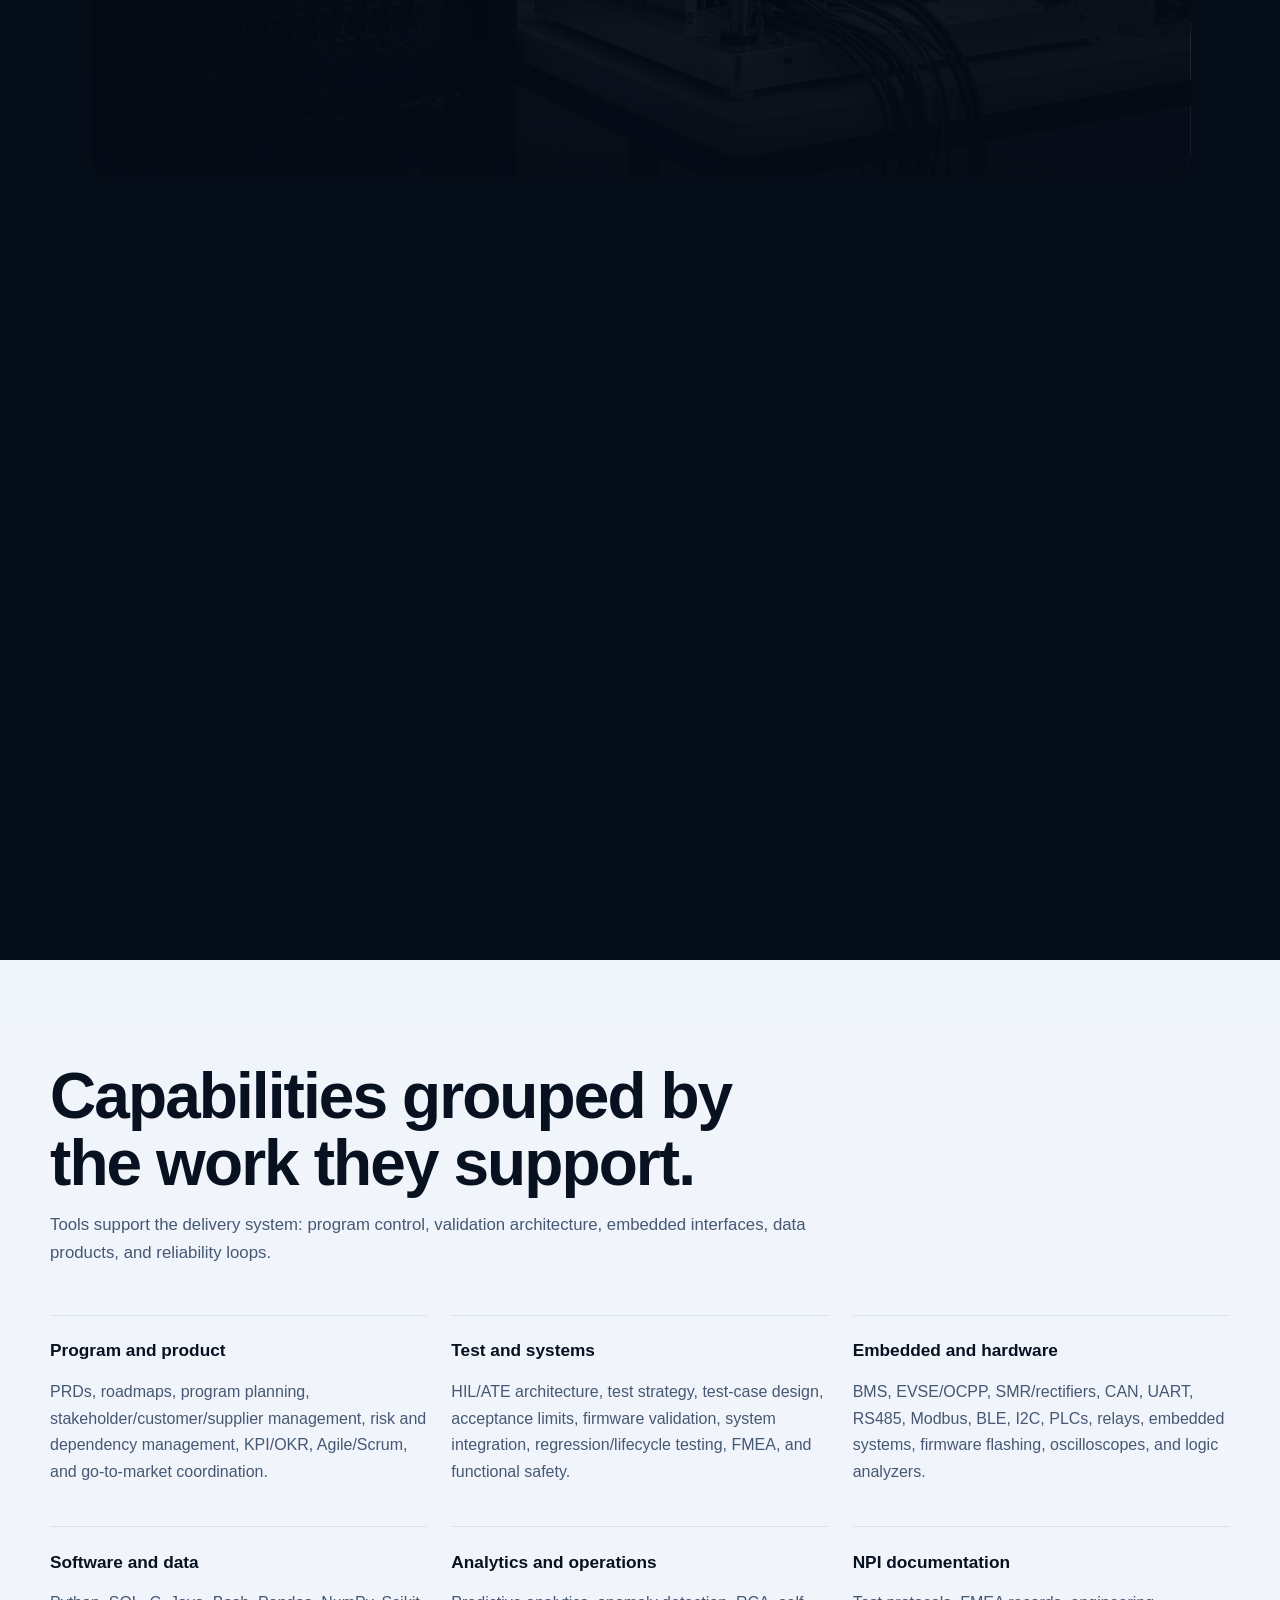
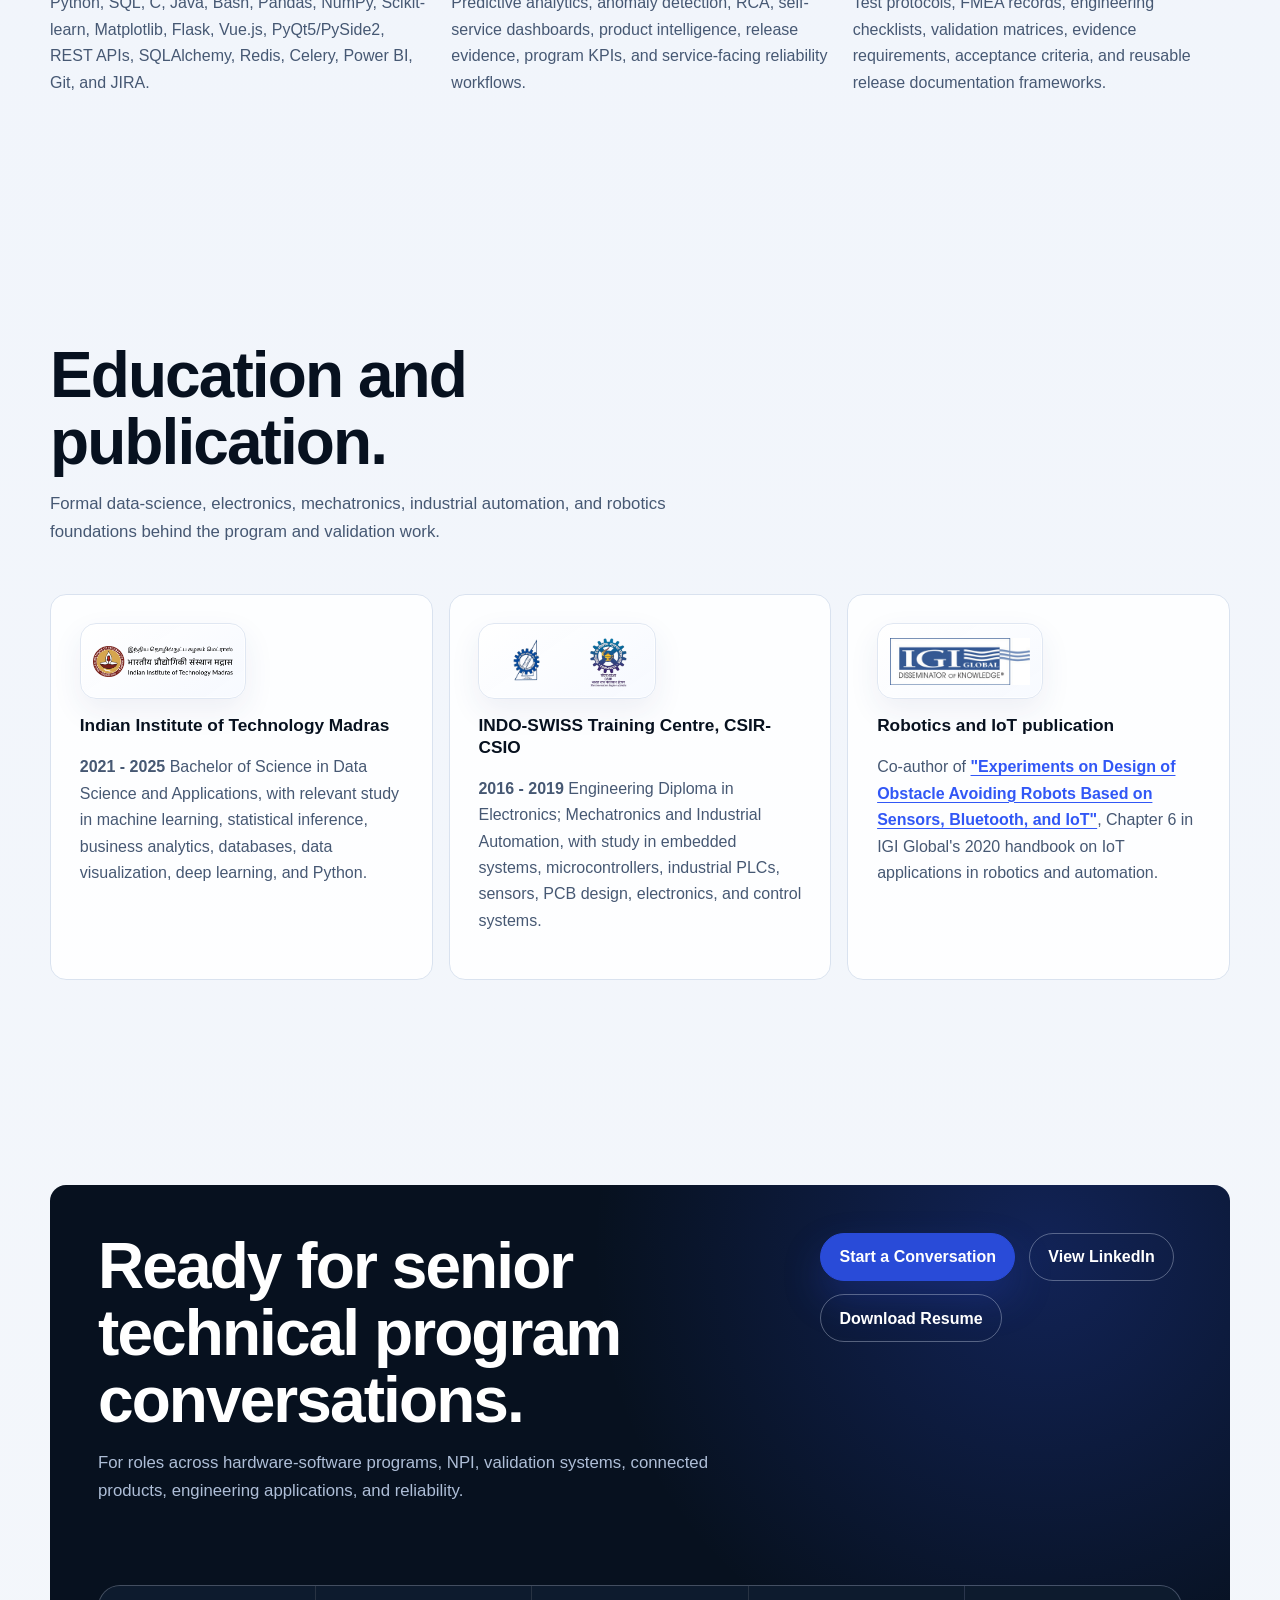
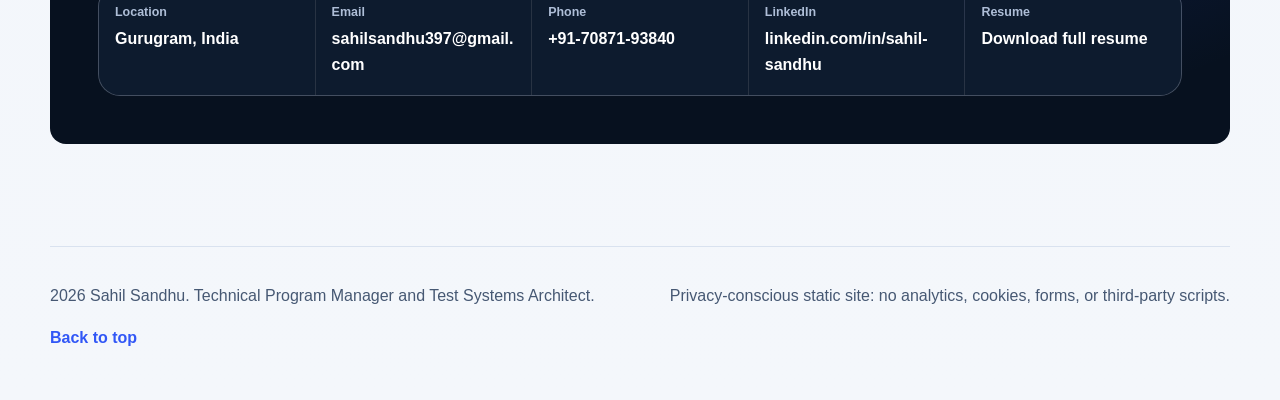
==== commit 7eaf732b: "ui: add cinematic technical program storytelling" ====
--- a/site/index.html
+++ b/site/index.html
@@ -4,6 +4,7 @@
     <meta charset="utf-8">
     <meta name="viewport" content="width=device-width, initial-scale=1">
     <meta name="color-scheme" content="light dark">
+    <meta name="theme-color" content="#07111f">
     <title>Sahil Sandhu - Technical Program Manager &amp; Test Systems Architect</title>
     <meta name="description" content="Professional portfolio for Sahil Sandhu, a Technical Program Manager and Test Systems Architect leading EV charging, battery/BMS, telecom power, NPI, validation automation, connected-product analytics, and reliability programs.">
     <link rel="canonical" href="https://sahilsandhu-spec.github.io/sahil_portfolio/">
@@ -19,10 +20,6 @@
     <link rel="icon" href="assets/images/favicon.svg" type="image/svg+xml">
     <link rel="manifest" href="site.webmanifest">
     <link rel="stylesheet" href="assets/css/styles.css">
-    <script>
-      document.documentElement.classList.remove("no-js");
-      document.documentElement.classList.add("js");
-    </script>
     <script type="application/ld+json">
       {
         "@context": "https://schema.org",
@@ -77,14 +74,15 @@
   </head>
   <body>
     <!--
-    THESIS: Sahil leads hardware-software programs from requirements to production; this refuses the generic profile-card portfolio.
-    OWN-WORLD: Cool off-white and deep navy surfaces, electric blue actions, technical cards, system typography, and realistic validation-lab imagery.
-    STORY: Recruiters grasp role fit fast, managers see operating model and evidence, then download the resume or contact Sahil.
-    FIRST VIEWPORT: Compact nav, left-weighted claim, concise proof copy, right-side program architecture visual, and clear action cluster.
-    FORM: Experience portfolio with realistic validation imagery and recruiter-readable proof points.
+    THESIS: Complex hardware-software programs become credible when decisions, validation evidence, and outcomes stay connected; this refuses the generic profile-card portfolio.
+    OWN-WORLD: Deep-navy technical scenes, electric-blue signals, cool off-white evidence surfaces, large editorial type, and realistic validation-lab imagery.
+    STORY: Recruiters grasp role fit immediately, managers follow the evidence from requirements through production, then download the resume or start a conversation.
+    FIRST VIEWPORT: Full-bleed validation lab, oversized program-leadership claim, role clarity, two primary actions, and a four-stage delivery sequence.
+    FORM: Cinematic technical-program dossier with lightweight native motion and recruiter-readable proof.
     FINISH: unreviewed and undocumented is unfinished; this build ends with the finish review, the verdict, and DESIGN.md
     -->
     <a class="skip-link" href="#main">Skip to content</a>
+    <div class="page-progress" aria-hidden="true"><span></span></div>
 
     <header class="site-header" aria-label="Primary">
       <nav class="nav-shell" aria-label="Primary navigation">
@@ -102,11 +100,8 @@
 
         <div class="nav-links" id="primary-menu">
           <a href="#about">About</a>
-          <a href="#impact">Impact</a>
           <a href="#programs">Programs</a>
           <a href="#experience">Experience</a>
-          <a href="#capabilities">Capabilities</a>
-          <a href="#education">Education</a>
           <a href="#contact">Contact</a>
           <a class="nav-resume" href="assets/files/Sahil_Sandhu_Resume.pdf" download>Resume</a>
           <button class="theme-toggle" type="button" aria-label="Switch to dark theme" aria-pressed="false">
@@ -118,23 +113,39 @@
     </header>
 
     <main id="main" tabindex="-1">
-      <section class="hero section" id="top" aria-labelledby="hero-title">
+      <section class="hero cinematic-hero" id="top" aria-labelledby="hero-title">
         <div class="hero-inner">
           <div class="hero-copy reveal">
-            <p class="status-line"><span aria-hidden="true"></span> Open to high-impact technical program roles</p>
-            <h1 id="hero-title">I lead complex <span>hardware-software programs</span> from requirements to production.</h1>
+            <h1 id="hero-title">
+              <span class="hero-line">I lead complex</span>
+              <span class="hero-line hero-line-accent">hardware-software</span>
+              <span class="hero-line">programs to production.</span>
+            </h1>
+            <p class="hero-role">Technical Program Manager · Test Systems Architect</p>
             <p class="hero-lede">Technical Program Manager and Test Systems Architect with 7 years delivering complex hardware-software products across EV charging, lithium-ion battery/BMS, and telecom power.</p>
             <div class="hero-actions" aria-label="Primary actions">
-              <a class="button button-primary" href="#programs">View Programs</a>
+              <a class="button button-primary" href="#programs">Explore Programs</a>
               <a class="button button-secondary" href="assets/files/Sahil_Sandhu_Resume.pdf" download>Download Resume</a>
-              <a class="text-action" href="#contact">Contact Sahil</a>
-              <a class="text-action" href="https://www.linkedin.com/in/sahil-sandhu" target="_blank" rel="noopener noreferrer">View LinkedIn</a>
+            </div>
+            <div class="hero-contact-line">
+              <p class="status-line"><span aria-hidden="true"></span> Open to high-impact technical program roles</p>
+              <a href="mailto:sahilsandhu397@gmail.com">Email</a>
+              <a href="https://www.linkedin.com/in/sahil-sandhu" target="_blank" rel="noopener noreferrer">LinkedIn</a>
             </div>
           </div>
 
-          <div class="hero-visual reveal" aria-label="Hardware-software validation lab visual">
-            <img src="assets/images/hero-lab.jpg" alt="Realistic EV charging and battery validation lab with BMS electronics, test equipment, and automated validation racks.">
+          <ol class="hero-sequence reveal" aria-label="Program delivery sequence">
+            <li><span>01</span><strong>Requirements</strong><small>Scope, risks, acceptance</small></li>
+            <li><span>02</span><strong>Validation</strong><small>Architecture, limits, evidence</small></li>
+            <li><span>03</span><strong>Release</strong><small>Readiness, decisions, handover</small></li>
+            <li><span>04</span><strong>Production</strong><small>Rollout, telemetry, learning</small></li>
+          </ol>
+
+          <div class="hero-visual" aria-hidden="true">
+            <img src="assets/images/hero-lab.jpg" alt="" width="1600" height="1066" loading="eager" decoding="async" fetchpriority="high">
           </div>
+
+          <a class="hero-scroll-cue" href="#impact"><span>Evidence</span><i aria-hidden="true"></i></a>
         </div>
       </section>
 
@@ -214,22 +225,22 @@
         </div>
         <div class="domain-grid">
           <article class="domain-card reveal">
-            <img src="assets/images/battery-pack-real.jpg" alt="Realistic lithium-ion battery pack module on a validation bench.">
+            <img src="assets/images/battery-pack-real.jpg" alt="Realistic lithium-ion battery pack module on a validation bench." width="1200" height="800" loading="lazy" decoding="async">
             <h3>Battery packs</h3>
             <p>Battery behavior analysis, charge-discharge validation, field-failure investigation, SOC/SOH profiling, and reliability feedback loops.</p>
           </article>
           <article class="domain-card reveal">
-            <img src="assets/images/bms-board-real.jpg" alt="Realistic battery management system electronics board with harnesses and probes.">
+            <img src="assets/images/bms-board-real.jpg" alt="Realistic battery management system electronics board with harnesses and probes." width="1200" height="800" loading="lazy" decoding="async">
             <h3>BMS electronics</h3>
             <p>BMS diagnostics, CAN/UART telemetry, cell voltage and temperature visibility, fault flags, and automated evidence capture.</p>
           </article>
           <article class="domain-card reveal">
-            <img src="assets/images/ev-charger-real.jpg" alt="Realistic EV charger and power electronics validation rack in a clean lab.">
+            <img src="assets/images/ev-charger-real.jpg" alt="Realistic EV charger and power electronics validation rack in a clean lab." width="1200" height="800" loading="lazy" decoding="async">
             <h3>EV chargers</h3>
             <p>EVSE validation, connected telemetry, preventive maintenance signals, service triage, firmware cycles, and product operations analytics.</p>
           </article>
           <article class="domain-card reveal">
-            <img src="assets/images/test-station-real.jpg" alt="Realistic automated HIL and ATE testing station with instruments, fixture, and diagnostic laptop.">
+            <img src="assets/images/test-station-real.jpg" alt="Realistic automated HIL and ATE testing station with instruments, fixture, and diagnostic laptop." width="1200" height="800" loading="lazy" decoding="async">
             <h3>Testing stations</h3>
             <p>Python-automated HIL/ATE systems, fixtures, PLC interfaces, pass/fail logic, parametric limits, and production deployment.</p>
           </article>
@@ -244,108 +255,133 @@
 
         <div class="program-grid">
           <article class="program-card reveal">
-            <div class="program-topline">
-              <span>Validation platform</span>
-              <strong>10+ systems</strong>
-            </div>
-            <h3>Automated Multi-Product HIL / ATE Platform</h3>
-            <p class="program-summary">Designed modular hardware and software architecture for BMS, EVSE, and SMR/rectifier validation with sequenced tests, firmware operations, data logging, automated pass/fail decisions, and traceable release evidence.</p>
-            <ul class="program-tags" aria-label="Technology stack">
-              <li>Python</li>
-              <li>CAN</li>
-              <li>UART</li>
-              <li>RS485</li>
-              <li>Modbus</li>
-              <li>PLCs</li>
-            </ul>
-            <dl>
-              <div>
-                <dt>Ownership</dt>
-                <dd>Requirements, validation plans, test cases, parametric limits, hardware interfaces, control software, integration, commissioning, and production deployment.</dd>
+            <div class="program-media">
+              <img src="assets/images/test-station-real.jpg" alt="Automated HIL and ATE station with electronic test racks, instrumentation, and a connected fixture." width="1200" height="800" loading="lazy" decoding="async">
+            </div>
+            <div class="program-body">
+              <div class="program-topline">
+                <span>Validation platform</span>
+                <strong>10+ systems</strong>
               </div>
-              <div>
-                <dt>Outcome</dt>
-                <dd>Standardized validation benchmarks across product lines, reducing validation effort by 80% and shortening firmware cycles by 70%.</dd>
+              <h3>Automated Multi-Product HIL / ATE Platform</h3>
+              <p class="program-summary">Designed modular hardware and software architecture for BMS, EVSE, and SMR/rectifier validation with sequenced tests, firmware operations, data logging, automated pass/fail decisions, and traceable release evidence.</p>
+              <ul class="program-tags" aria-label="Technology stack">
+                <li>Python</li>
+                <li>CAN</li>
+                <li>UART</li>
+                <li>RS485</li>
+                <li>Modbus</li>
+                <li>PLCs</li>
+              </ul>
+              <dl>
+                <div>
+                  <dt>Ownership</dt>
+                  <dd>Requirements, validation plans, test cases, parametric limits, hardware interfaces, control software, integration, commissioning, and production deployment.</dd>
+                </div>
+                <div>
+                  <dt>Outcome</dt>
+                  <dd>Standardized validation benchmarks across product lines, reducing validation effort by 80% and shortening firmware cycles by 70%.</dd>
+                </div>
+              </dl>
+            </div>
+          </article>
+
+          <article class="program-card reveal">
+            <div class="program-media">
+              <img src="assets/images/ev-charger-real.jpg" alt="EV charger beside a connected power-electronics and instrumentation rack in a validation lab." width="1200" height="800" loading="lazy" decoding="async">
+            </div>
+            <div class="program-body">
+              <div class="program-topline">
+                <span>Connected reliability</span>
+                <strong>12K+ units</strong>
               </div>
-            </dl>
+              <h3>IoT Predictive Maintenance and Product Analytics</h3>
+              <p class="program-summary">Architected a production IoT telematics analytics platform that turned charger and battery field data into anomaly detection, statistical fault models, service alerts, KPI dashboards, and product-design feedback.</p>
+              <ul class="program-tags" aria-label="Technology stack">
+                <li>Python</li>
+                <li>Flask</li>
+                <li>Pandas</li>
+                <li>Scikit-learn</li>
+                <li>Telemetry</li>
+              </ul>
+              <dl>
+                <div>
+                  <dt>Ownership</dt>
+                  <dd>Telemetry ingestion, fault modeling, service workflows, daily triage signals, dashboards, and engineering feedback loops.</dd>
+                </div>
+                <div>
+                  <dt>Outcome</dt>
+                  <dd>Surfaced 5-10 high-severity issues daily before customer escalation and helped reduce MTTR by more than 40%.</dd>
+                </div>
+              </dl>
+            </div>
           </article>
 
           <article class="program-card reveal">
-            <div class="program-topline">
-              <span>Connected reliability</span>
-              <strong>12K+ units</strong>
-            </div>
-            <h3>IoT Predictive Maintenance and Product Analytics</h3>
-            <p class="program-summary">Architected a production IoT telematics analytics platform that turned charger and battery field data into anomaly detection, statistical fault models, service alerts, KPI dashboards, and product-design feedback.</p>
-            <ul class="program-tags" aria-label="Technology stack">
-              <li>Python</li>
-              <li>Flask</li>
-              <li>Pandas</li>
-              <li>Scikit-learn</li>
-              <li>Telemetry</li>
-            </ul>
-            <dl>
-              <div>
-                <dt>Ownership</dt>
-                <dd>Telemetry ingestion, fault modeling, service workflows, daily triage signals, dashboards, and engineering feedback loops.</dd>
+            <div class="program-media">
+              <img src="assets/images/bms-board-real.jpg" alt="Battery-management electronics connected to probes and lab instrumentation for diagnostic validation." width="1200" height="800" loading="lazy" decoding="async">
+            </div>
+            <div class="program-body">
+              <div class="program-topline">
+                <span>Diagnostic tooling</span>
+                <strong>&gt;60% faster diagnosis</strong>
               </div>
-              <div>
-                <dt>Outcome</dt>
-                <dd>Surfaced 5-10 high-severity issues daily before customer escalation and helped reduce MTTR by more than 40%.</dd>
+              <h3>BMS Diagnostic GUI and Real-Time Data Logger</h3>
+              <p class="program-summary">Created live diagnostic visualization for cell voltages, temperatures, SOC, SOH, fault flags, and charge-discharge curves over CAN/UART, with automated CSV logging and Pandas post-processing.</p>
+              <ul class="program-tags" aria-label="Technology stack">
+                <li>Python</li>
+                <li>PyQt5</li>
+                <li>CAN</li>
+                <li>UART</li>
+                <li>Pandas</li>
+              </ul>
+              <dl>
+                <div>
+                  <dt>Ownership</dt>
+                  <dd>Diagnostic workflow design, real-time acquisition, visualization, structured logging, post-processing, and field-failure interpretation.</dd>
+                </div>
+                <div>
+                  <dt>Outcome</dt>
+                  <dd>Reduced field failure diagnosis time by more than 60% and improved consistency of BMS fault assessment.</dd>
+                </div>
+              </dl>
+            </div>
+          </article>
+
+          <article class="program-card reveal">
+            <div class="program-media program-media-system" aria-hidden="true">
+              <div class="system-flow">
+                <span>Roles</span>
+                <span>API</span>
+                <span>Queue</span>
+                <span>Notify</span>
               </div>
-            </dl>
-          </article>
-
-          <article class="program-card reveal">
-            <div class="program-topline">
-              <span>Diagnostic tooling</span>
-              <strong>&gt;60% faster diagnosis</strong>
-            </div>
-            <h3>BMS Diagnostic GUI and Real-Time Data Logger</h3>
-            <p class="program-summary">Created live diagnostic visualization for cell voltages, temperatures, SOC, SOH, fault flags, and charge-discharge curves over CAN/UART, with automated CSV logging and Pandas post-processing.</p>
-            <ul class="program-tags" aria-label="Technology stack">
-              <li>Python</li>
-              <li>PyQt5</li>
-              <li>CAN</li>
-              <li>UART</li>
-              <li>Pandas</li>
-            </ul>
-            <dl>
-              <div>
-                <dt>Ownership</dt>
-                <dd>Diagnostic workflow design, real-time acquisition, visualization, structured logging, post-processing, and field-failure interpretation.</dd>
+            </div>
+            <div class="program-body">
+              <div class="program-topline">
+                <span>Engineering applications</span>
+                <strong>Full-stack delivery</strong>
               </div>
-              <div>
-                <dt>Outcome</dt>
-                <dd>Reduced field failure diagnosis time by more than 60% and improved consistency of BMS fault assessment.</dd>
-              </div>
-            </dl>
-          </article>
-
-          <article class="program-card reveal">
-            <div class="program-topline">
-              <span>Engineering applications</span>
-              <strong>Full-stack delivery</strong>
-            </div>
-            <h3>Full-Stack Workflow Application</h3>
-            <p class="program-summary">Built a multi-role workflow application with authentication, REST APIs, relational models, asynchronous task queues, and automated notifications to demonstrate end-to-end software delivery beyond internal engineering tools.</p>
-            <ul class="program-tags" aria-label="Technology stack">
-              <li>Flask</li>
-              <li>Vue.js</li>
-              <li>SQLAlchemy</li>
-              <li>Redis</li>
-              <li>Celery</li>
-            </ul>
-            <dl>
-              <div>
-                <dt>Ownership</dt>
-                <dd>Requirements, data modeling, role-based flows, API design, async processing, notification logic, release coordination, and adoption support.</dd>
-              </div>
-              <div>
-                <dt>Outcome</dt>
-                <dd>Created governed workflow paths, clearer status review, and stronger operational follow-through for multi-role users.</dd>
-              </div>
-            </dl>
+              <h3>Full-Stack Workflow Application</h3>
+              <p class="program-summary">Built a multi-role workflow application with authentication, REST APIs, relational models, asynchronous task queues, and automated notifications to demonstrate end-to-end software delivery beyond internal engineering tools.</p>
+              <ul class="program-tags" aria-label="Technology stack">
+                <li>Flask</li>
+                <li>Vue.js</li>
+                <li>SQLAlchemy</li>
+                <li>Redis</li>
+                <li>Celery</li>
+              </ul>
+              <dl>
+                <div>
+                  <dt>Ownership</dt>
+                  <dd>Requirements, data modeling, role-based flows, API design, async processing, notification logic, release coordination, and adoption support.</dd>
+                </div>
+                <div>
+                  <dt>Outcome</dt>
+                  <dd>Created governed workflow paths, clearer status review, and stronger operational follow-through for multi-role users.</dd>
+                </div>
+              </dl>
+            </div>
           </article>
         </div>
       </section>
@@ -384,24 +420,25 @@
         </ol>
       </section>
 
-      <section class="section operating-section" id="model" aria-labelledby="operating-title">
-        <div class="operating-layout">
-          <div class="section-header reveal">
-            <h2 id="operating-title">Operating model for technical programs.</h2>
-            <p>A requirements-to-field-learning loop keeps technical decisions, release readiness, and program execution aligned.</p>
+      <section class="operating-section" id="model" aria-labelledby="operating-title">
+        <div class="operating-scroll">
+          <div class="operating-stage">
+            <img src="assets/images/test-station-real.jpg" alt="Automated validation station connecting test hardware, instrumentation, control software, and evidence screens." width="1200" height="800" loading="lazy" decoding="async">
+            <div class="operating-scrim" aria-hidden="true"></div>
+            <div class="operating-layout">
+              <div class="section-header reveal">
+                <h2 id="operating-title">Complex programs move when every decision leaves evidence.</h2>
+                <p>Requirements, interfaces, validation results, release gates, production rollout, and field learning stay connected in one operating loop.</p>
+              </div>
+              <ol class="operating-grid">
+                <li class="reveal"><strong>Define</strong><span>Decompose requirements and set validation strategy.</span></li>
+                <li class="reveal"><strong>Architect</strong><span>Set test cases, limits, and hardware interfaces.</span></li>
+                <li class="reveal"><strong>Build</strong><span>Create control software and integrate HIL/ATE systems.</span></li>
+                <li class="reveal"><strong>Qualify</strong><span>Commission, stabilize, and package release evidence.</span></li>
+                <li class="reveal"><strong>Scale</strong><span>Roll out to production and feed field learning back.</span></li>
+              </ol>
+            </div>
           </div>
-          <ol class="operating-grid">
-            <li class="reveal">Decompose requirements</li>
-            <li class="reveal">Define validation strategy</li>
-            <li class="reveal">Set test cases and limits</li>
-            <li class="reveal">Design hardware interfaces</li>
-            <li class="reveal">Build Python control software</li>
-            <li class="reveal">Integrate HIL/ATE systems</li>
-            <li class="reveal">Commission and stabilize</li>
-            <li class="reveal">Package release evidence</li>
-            <li class="reveal">Roll out to production</li>
-            <li class="reveal">Feed field learning back</li>
-          </ol>
         </div>
       </section>
 
@@ -476,7 +513,7 @@
             <p>For roles across hardware-software programs, NPI, validation systems, connected products, engineering applications, and reliability.</p>
           </div>
           <div class="contact-actions" aria-label="Contact actions">
-            <a class="button button-primary" href="mailto:sahilsandhu397@gmail.com">Contact Sahil</a>
+            <a class="button button-primary" href="mailto:sahilsandhu397@gmail.com">Start a Conversation</a>
             <a class="button button-secondary" href="https://www.linkedin.com/in/sahil-sandhu" target="_blank" rel="noopener noreferrer">View LinkedIn</a>
             <a class="button button-secondary" href="assets/files/Sahil_Sandhu_Resume.pdf" download>Download Resume</a>
           </div>
--- a/site/assets/css/styles.css
+++ b/site/assets/css/styles.css
@@ -10,7 +10,11 @@
   --muted-strong: #27364f;
   --accent: #3157f6;
   --accent-strong: #2444cf;
+  --button-primary-bg: #294bd8;
+  --button-primary-hover: #1f3dbf;
+  --button-primary-text: #ffffff;
   --teal: #0d9488;
+  --teal-text: #08766d;
   --line: #d9e2ef;
   --line-strong: #b8c7dc;
   --shadow: 0 24px 80px rgba(37, 68, 130, 0.14);
@@ -35,7 +39,11 @@
   --muted-strong: #d4deef;
   --accent: #6d8cff;
   --accent-strong: #9db3ff;
+  --button-primary-bg: #294bd8;
+  --button-primary-hover: #3658df;
+  --button-primary-text: #ffffff;
   --teal: #2dd4bf;
+  --teal-text: #2dd4bf;
   --line: #203553;
   --line-strong: #34537a;
   --shadow: 0 24px 90px rgba(0, 0, 0, 0.34);
@@ -370,14 +378,15 @@
 }
 
 .button-primary {
-  border: 1px solid color-mix(in srgb, var(--accent) 86%, var(--ink));
-  background: var(--accent);
-  color: #ffffff;
-  box-shadow: 0 18px 38px color-mix(in srgb, var(--accent) 26%, transparent);
+  border: 1px solid var(--button-primary-bg);
+  background: var(--button-primary-bg);
+  color: var(--button-primary-text);
+  box-shadow: 0 18px 38px color-mix(in srgb, var(--button-primary-bg) 26%, transparent);
 }
 
 .button-primary:hover {
-  background: var(--accent-strong);
+  border-color: var(--button-primary-hover);
+  background: var(--button-primary-hover);
 }
 
 .button-secondary {
@@ -588,7 +597,7 @@
 }
 
 .program-topline strong {
-  color: var(--teal);
+  color: var(--teal-text);
   font-variant-numeric: tabular-nums;
 }
 
@@ -878,18 +887,9 @@
   margin-bottom: 2rem;
 }
 
-.js .reveal {
-  opacity: 0;
-  transform: translateY(18px);
-}
-
-.js .reveal.is-visible {
+.reveal {
   opacity: 1;
-  transform: translateY(0);
-  transition:
-    opacity 520ms var(--ease-out),
-    transform 520ms var(--ease-out);
-  transition-delay: calc(var(--reveal-index, 0) * 45ms);
+  transform: none;
 }
 
 @media (hover: hover) and (pointer: fine) {
@@ -919,10 +919,12 @@
 @media (max-width: 1120px) {
   .menu-button {
     display: inline-block;
+    z-index: 2;
   }
 
   .nav-links {
     position: fixed;
+    z-index: 1;
     inset: 0;
     display: grid;
     align-content: center;
@@ -1077,8 +1079,8 @@
     animation-iteration-count: 1 !important;
   }
 
-  .js .reveal,
-  .js .reveal.is-visible {
+  .reveal,
+  .reveal.is-visible {
     opacity: 1;
     transform: none;
   }
@@ -1092,3 +1094,1215 @@
     -webkit-backdrop-filter: none;
   }
 }
+
+/* Cinematic technical-program layer */
+
+.page-progress {
+  position: fixed;
+  inset: 0 0 auto;
+  z-index: 6;
+  height: 3px;
+  pointer-events: none;
+  background: rgba(255, 255, 255, 0.08);
+}
+
+.page-progress span {
+  display: block;
+  width: 100%;
+  height: 100%;
+  transform: scaleX(var(--page-progress, 0));
+  transform-origin: left center;
+  background: var(--accent);
+}
+
+body.menu-open {
+  overflow: hidden;
+}
+
+.site-header {
+  position: fixed;
+  width: 100%;
+}
+
+.nav-shell {
+  border-color: rgba(168, 188, 221, 0.2);
+  background: rgba(7, 17, 31, 0.9);
+  box-shadow: 0 16px 40px rgba(1, 6, 15, 0.24);
+  backdrop-filter: none;
+  -webkit-backdrop-filter: none;
+}
+
+.brand,
+.brand-name {
+  color: #f7f9ff;
+}
+
+.brand-mark {
+  border-color: rgba(109, 140, 255, 0.55);
+  background: rgba(109, 140, 255, 0.14);
+  color: #b8c8ff;
+}
+
+.nav-links a,
+.theme-toggle {
+  color: #c7d3e7;
+}
+
+.nav-links a:hover,
+.nav-links a[aria-current="location"],
+.theme-toggle:hover {
+  color: #ffffff;
+  background: rgba(109, 140, 255, 0.15);
+}
+
+.nav-resume {
+  color: #9db3ff !important;
+}
+
+.menu-button {
+  border-color: rgba(168, 188, 221, 0.25);
+  background: rgba(255, 255, 255, 0.06);
+}
+
+.menu-line {
+  background: #f7f9ff;
+}
+
+.theme-glyph {
+  box-shadow: inset -5px -4px 0 #07111f;
+}
+
+.cinematic-hero {
+  position: relative;
+  width: 100%;
+  min-height: 100vh;
+  min-height: 100svh;
+  margin: 0;
+  padding: 0;
+  overflow: hidden;
+  isolation: isolate;
+  background: #07111f;
+  color: #ffffff;
+}
+
+.cinematic-hero::before,
+.cinematic-hero::after {
+  content: "";
+  position: absolute;
+  inset: 0;
+  pointer-events: none;
+}
+
+.cinematic-hero::before {
+  z-index: 1;
+  background:
+    linear-gradient(90deg, rgba(4, 11, 22, 0.96) 0%, rgba(4, 11, 22, 0.83) 43%, rgba(4, 11, 22, 0.32) 72%, rgba(4, 11, 22, 0.55) 100%),
+    linear-gradient(0deg, #07111f 0%, transparent 26%, transparent 80%, rgba(7, 17, 31, 0.45) 100%);
+}
+
+.cinematic-hero::after {
+  z-index: 2;
+  opacity: 0.18;
+  background-image:
+    linear-gradient(rgba(157, 179, 255, 0.16) 1px, transparent 1px),
+    linear-gradient(90deg, rgba(157, 179, 255, 0.16) 1px, transparent 1px);
+  background-size: clamp(72px, 8vw, 132px) clamp(72px, 8vw, 132px);
+  -webkit-mask-image: linear-gradient(90deg, rgba(0, 0, 0, 0.8), transparent 78%);
+  mask-image: linear-gradient(90deg, rgba(0, 0, 0, 0.8), transparent 78%);
+}
+
+.cinematic-hero .hero-inner {
+  position: relative;
+  z-index: 3;
+  width: min(var(--max), calc(100vw - 2.5rem));
+  min-height: 100vh;
+  min-height: 100svh;
+  margin: 0 auto;
+  padding: clamp(9rem, 17vh, 12rem) 0 clamp(5.25rem, 11vh, 7rem);
+  grid-template-columns: minmax(0, 1.35fr) minmax(250px, 0.48fr);
+  align-items: end;
+  gap: clamp(2rem, 6vw, 5.5rem);
+}
+
+.cinematic-hero .hero-copy {
+  position: relative;
+  z-index: 2;
+  max-width: 860px;
+}
+
+.cinematic-hero h1 {
+  max-width: 13ch;
+  margin-bottom: 1.55rem;
+  color: #ffffff;
+  font-size: clamp(3.6rem, 7.8vw, 6rem);
+  line-height: 0.96;
+  letter-spacing: -0.04em;
+  text-wrap: initial;
+}
+
+.cinematic-hero h1 .hero-line {
+  display: block;
+  color: inherit;
+}
+
+.cinematic-hero h1 .hero-line-accent {
+  color: #9db3ff;
+}
+
+.hero-role {
+  margin-bottom: 0.8rem;
+  color: #ffffff;
+  font-size: clamp(1.02rem, 1.6vw, 1.24rem);
+  font-weight: 800;
+  letter-spacing: -0.01em;
+}
+
+.cinematic-hero .hero-lede {
+  max-width: 66ch;
+  margin-bottom: 1.8rem;
+  color: #c4d1e6;
+  font-size: clamp(1rem, 1.55vw, 1.16rem);
+}
+
+.cinematic-hero .button-secondary {
+  border-color: rgba(225, 233, 248, 0.38);
+  background: rgba(7, 17, 31, 0.52);
+  color: #ffffff;
+}
+
+.cinematic-hero .button-secondary:hover {
+  border-color: #9db3ff;
+  color: #ffffff;
+}
+
+.hero-contact-line {
+  display: flex;
+  flex-wrap: wrap;
+  align-items: center;
+  gap: 0.8rem 1.1rem;
+  margin-top: 1.45rem;
+}
+
+.hero-contact-line .status-line {
+  margin: 0 auto 0 0;
+  color: #b9c8df;
+  font-size: 0.72rem;
+}
+
+.hero-contact-line .status-line span {
+  width: 12px;
+  height: 12px;
+  border-width: 4px;
+  border-color: rgba(45, 212, 191, 0.22);
+  background: #2dd4bf;
+}
+
+.hero-contact-line a {
+  min-height: 44px;
+  display: inline-flex;
+  align-items: center;
+  color: #d9e3f3;
+  font-size: 0.84rem;
+  font-weight: 800;
+  text-decoration: underline;
+  text-decoration-color: rgba(157, 179, 255, 0.55);
+  text-underline-offset: 0.28rem;
+}
+
+.hero-contact-line a:hover {
+  color: #ffffff;
+}
+
+.hero-visual {
+  position: absolute;
+  inset: 0 auto 0 50%;
+  z-index: -1;
+  width: 100vw;
+  overflow: hidden;
+  border: 0;
+  border-radius: 0;
+  background: #07111f;
+  box-shadow: none;
+  transform: translateX(-50%);
+}
+
+.hero-visual img {
+  width: 100%;
+  height: 100%;
+  aspect-ratio: auto;
+  object-fit: cover;
+  object-position: 58% center;
+  filter: saturate(0.82) contrast(1.08) brightness(0.72);
+  transform: scale(1.02);
+}
+
+.hero-sequence {
+  position: relative;
+  z-index: 2;
+  display: grid;
+  align-self: end;
+  gap: 0;
+  margin: 0 0 0.4rem;
+  padding: 0;
+  border-top: 1px solid rgba(199, 214, 239, 0.28);
+  list-style: none;
+}
+
+.hero-sequence li {
+  display: grid;
+  grid-template-columns: 2rem 1fr;
+  gap: 0.1rem 0.7rem;
+  padding: 0.9rem 0;
+  border-bottom: 1px solid rgba(199, 214, 239, 0.2);
+}
+
+.hero-sequence span {
+  grid-row: 1 / span 2;
+  color: #8fa7fb;
+  font-family: ui-monospace, SFMono-Regular, Menlo, Consolas, monospace;
+  font-size: 0.7rem;
+  font-variant-numeric: tabular-nums;
+}
+
+.hero-sequence strong {
+  color: #ffffff;
+  font-size: 0.88rem;
+}
+
+.hero-sequence small {
+  color: #aebed7;
+  font-size: 0.74rem;
+  line-height: 1.45;
+}
+
+.hero-scroll-cue {
+  position: absolute;
+  bottom: 1.3rem;
+  left: 50%;
+  z-index: 3;
+  min-width: 44px;
+  min-height: 44px;
+  display: grid;
+  justify-items: center;
+  align-content: center;
+  gap: 0.35rem;
+  color: #b9c8df;
+  font-size: 0.65rem;
+  font-weight: 800;
+  letter-spacing: 0.12em;
+  text-transform: uppercase;
+  transform: translateX(-50%);
+}
+
+.hero-scroll-cue i {
+  position: relative;
+  width: 1px;
+  height: 22px;
+  overflow: hidden;
+  background: rgba(255, 255, 255, 0.22);
+}
+
+.hero-scroll-cue i::after {
+  content: "";
+  position: absolute;
+  inset: 0;
+  background: #9db3ff;
+  transform: translateY(-100%);
+  animation: scroll-cue 1.8s var(--ease-in-out) infinite;
+}
+
+.metric-band {
+  width: 100%;
+  margin: 0;
+  padding: clamp(4.8rem, 9vw, 7.5rem) max(1rem, calc((100vw - var(--max)) / 2));
+  background: #07111f;
+}
+
+.metric-band .section-header {
+  max-width: 820px;
+}
+
+.metric-band .section-header h2 {
+  color: #ffffff;
+}
+
+.metric-band .section-header p {
+  color: #aebed7;
+}
+
+.metrics-grid {
+  grid-template-columns: repeat(12, minmax(0, 1fr));
+  gap: 0;
+  overflow: visible;
+  border: 0;
+  border-top: 1px solid rgba(174, 190, 215, 0.22);
+  border-bottom: 1px solid rgba(174, 190, 215, 0.22);
+  border-radius: 0;
+  background: transparent;
+  box-shadow: none;
+}
+
+.metric-card {
+  grid-column: span 3;
+  min-height: 205px;
+  padding: 1.55rem clamp(1rem, 2.4vw, 1.65rem);
+  border-right: 1px solid rgba(174, 190, 215, 0.18);
+  background: transparent;
+}
+
+.metric-card:nth-child(4),
+.metric-card:last-child {
+  border-right: 0;
+}
+
+.metric-card:nth-child(n + 5) {
+  grid-column: span 4;
+  min-height: 180px;
+  border-top: 1px solid rgba(174, 190, 215, 0.18);
+}
+
+.metric-card strong {
+  color: #ffffff;
+}
+
+.metric-card > span {
+  color: #9db3ff;
+}
+
+.metric-card p {
+  color: #aebed7;
+}
+
+.about-grid {
+  gap: 0;
+  border-top: 1px solid var(--line);
+  border-bottom: 1px solid var(--line);
+}
+
+.pillar {
+  border: 0;
+  border-right: 1px solid var(--line);
+  border-radius: 0;
+  background: transparent;
+  box-shadow: none;
+}
+
+.pillar:last-child {
+  border-right: 0;
+}
+
+.domain-grid {
+  grid-template-columns: repeat(12, minmax(0, 1fr));
+  gap: 1rem;
+}
+
+.domain-card {
+  position: relative;
+  grid-column: span 6;
+  min-height: 430px;
+  justify-content: end;
+  overflow: hidden;
+  isolation: isolate;
+  padding: clamp(1.4rem, 3.5vw, 2.2rem);
+  border: 0;
+  border-radius: 16px;
+  background: #07111f;
+  box-shadow: none;
+}
+
+.domain-card:nth-child(1),
+.domain-card:nth-child(4) {
+  grid-column: span 7;
+}
+
+.domain-card:nth-child(2),
+.domain-card:nth-child(3) {
+  grid-column: span 5;
+}
+
+.domain-card::after {
+  content: "";
+  position: absolute;
+  z-index: -1;
+  inset: 0;
+  background: linear-gradient(180deg, rgba(4, 11, 22, 0.08) 26%, rgba(4, 11, 22, 0.9) 88%);
+}
+
+.domain-card img {
+  position: absolute;
+  z-index: -2;
+  inset: 0;
+  width: 100%;
+  height: 100%;
+  margin: 0;
+  border-radius: 0;
+  aspect-ratio: auto;
+  object-fit: cover;
+  box-shadow: none;
+  transition: transform 700ms var(--ease-out), filter 350ms var(--ease-out);
+}
+
+.domain-card h3 {
+  margin-bottom: 0.55rem;
+  color: #ffffff;
+  font-size: clamp(1.45rem, 2.6vw, 2rem);
+}
+
+.domain-card p {
+  max-width: 54ch;
+  margin-bottom: 0;
+  color: #d1dced;
+}
+
+.program-grid {
+  grid-template-columns: 1fr;
+  gap: clamp(1.35rem, 3vw, 2rem);
+}
+
+.program-card {
+  min-height: 500px;
+  display: grid;
+  grid-template-columns: minmax(300px, 0.82fr) minmax(0, 1.18fr);
+  overflow: hidden;
+  padding: 0;
+  border: 1px solid var(--line);
+  border-radius: 16px;
+  background: var(--surface);
+  box-shadow: none;
+}
+
+.program-card:nth-child(even) .program-media {
+  order: 2;
+}
+
+.program-card:nth-child(even) .program-body {
+  order: 1;
+}
+
+.program-media {
+  position: relative;
+  min-height: 100%;
+  overflow: hidden;
+  background: #07111f;
+}
+
+.program-media::after {
+  content: "";
+  position: absolute;
+  inset: 0;
+  pointer-events: none;
+  background: linear-gradient(180deg, transparent 50%, rgba(4, 11, 22, 0.46));
+}
+
+.program-media img {
+  width: 100%;
+  height: 100%;
+  object-fit: cover;
+  transition: transform 720ms var(--ease-out), filter 350ms var(--ease-out);
+}
+
+.program-body {
+  align-self: center;
+  padding: clamp(1.6rem, 4.2vw, 3.5rem);
+}
+
+.program-card h3 {
+  max-width: 20ch;
+  margin-bottom: 1rem;
+  font-size: clamp(1.7rem, 3.2vw, 2.65rem);
+  line-height: 1.08;
+  letter-spacing: -0.025em;
+}
+
+.program-topline {
+  margin-bottom: 1.1rem;
+  padding-bottom: 0.8rem;
+  border-bottom: 1px solid var(--line);
+}
+
+.program-media-system {
+  display: grid;
+  place-items: center;
+  min-height: 420px;
+  background:
+    radial-gradient(circle at 20% 20%, rgba(49, 87, 246, 0.28), transparent 34%),
+    linear-gradient(145deg, #07111f, #0d1b2e);
+}
+
+.program-media-system::after {
+  opacity: 0.2;
+  background-image:
+    linear-gradient(rgba(157, 179, 255, 0.24) 1px, transparent 1px),
+    linear-gradient(90deg, rgba(157, 179, 255, 0.24) 1px, transparent 1px);
+  background-size: 54px 54px;
+}
+
+.system-flow {
+  position: relative;
+  z-index: 1;
+  width: min(76%, 400px);
+  display: grid;
+  grid-template-columns: repeat(2, 1fr);
+  gap: clamp(1rem, 3vw, 2rem);
+}
+
+.system-flow::before,
+.system-flow::after {
+  content: "";
+  position: absolute;
+  z-index: -1;
+  background: rgba(157, 179, 255, 0.48);
+}
+
+.system-flow::before {
+  top: 50%;
+  left: 10%;
+  right: 10%;
+  height: 1px;
+}
+
+.system-flow::after {
+  top: 10%;
+  bottom: 10%;
+  left: 50%;
+  width: 1px;
+}
+
+.system-flow span {
+  min-height: 92px;
+  display: grid;
+  place-items: center;
+  border: 1px solid rgba(157, 179, 255, 0.45);
+  border-radius: 12px;
+  background: #0d1b2e;
+  color: #e5ebf7;
+  font-weight: 800;
+}
+
+.timeline {
+  display: block;
+  border-top: 1px solid var(--line);
+}
+
+.timeline::before,
+.timeline-item::before {
+  display: none;
+}
+
+.timeline-item {
+  display: grid;
+  grid-template-columns: minmax(190px, 0.36fr) minmax(0, 1fr);
+  gap: 0.35rem clamp(2rem, 6vw, 6rem);
+  padding: clamp(1.8rem, 4vw, 3rem) 0;
+  border-bottom: 1px solid var(--line);
+}
+
+.timeline-item time {
+  grid-column: 1;
+  grid-row: 1 / span 2;
+  margin: 0;
+  padding-top: 0.35rem;
+}
+
+.timeline-item h3,
+.timeline-item p {
+  grid-column: 2;
+}
+
+.timeline-item h3 {
+  margin-bottom: 0.45rem;
+  font-size: clamp(1.25rem, 2.2vw, 1.75rem);
+}
+
+.operating-section {
+  --operating-progress: 0;
+  --operating-scale: 1;
+  --operating-radius: 16px;
+  --operating-image-scale: 1;
+  position: relative;
+  width: 100%;
+  height: 180vh;
+  height: 180svh;
+  background: #050d18;
+}
+
+.operating-scroll {
+  height: 100%;
+}
+
+.operating-stage {
+  position: sticky;
+  top: 0;
+  width: 100%;
+  height: 100vh;
+  height: 100svh;
+  overflow: hidden;
+  isolation: isolate;
+  border-radius: var(--operating-radius);
+  transform: scale(var(--operating-scale));
+  transform-origin: center;
+}
+
+.operating-stage > img,
+.operating-scrim {
+  position: absolute;
+  inset: 0;
+  width: 100%;
+  height: 100%;
+}
+
+.operating-stage > img {
+  z-index: -2;
+  object-fit: cover;
+  object-position: center;
+  filter: saturate(0.74) brightness(0.54);
+  transform: scale(var(--operating-image-scale));
+}
+
+.operating-scrim {
+  z-index: -1;
+  background:
+    linear-gradient(90deg, rgba(4, 11, 22, 0.96), rgba(4, 11, 22, 0.66) 55%, rgba(4, 11, 22, 0.82)),
+    linear-gradient(0deg, rgba(4, 11, 22, 0.9), transparent 56%);
+}
+
+.operating-layout {
+  width: min(var(--max), calc(100vw - 2.5rem));
+  height: 100%;
+  margin: 0 auto;
+  display: grid;
+  grid-template-columns: minmax(0, 0.9fr) minmax(360px, 1.1fr);
+  align-items: center;
+  gap: clamp(2.5rem, 7vw, 7rem);
+  padding: clamp(5.5rem, 12vh, 8rem) 0 clamp(3rem, 8vh, 5rem);
+}
+
+.operating-section .section-header {
+  margin: 0;
+}
+
+.operating-section .section-header h2 {
+  color: #ffffff;
+}
+
+.operating-section .section-header p {
+  color: #bfcee4;
+}
+
+.operating-grid {
+  display: block;
+  overflow: visible;
+  border: 0;
+  border-top: 1px solid rgba(191, 206, 228, 0.3);
+  border-radius: 0;
+  background: transparent;
+  box-shadow: none;
+}
+
+.operating-grid li {
+  min-height: 0;
+  display: grid;
+  grid-template-columns: minmax(90px, 0.34fr) minmax(0, 1fr);
+  gap: 1rem;
+  padding: 1.05rem 0;
+  border-bottom: 1px solid rgba(191, 206, 228, 0.25);
+  background: transparent;
+  color: #ffffff;
+}
+
+.operating-grid li::before {
+  display: none;
+}
+
+.operating-grid strong {
+  color: #9db3ff;
+  font-size: 0.83rem;
+  text-transform: uppercase;
+}
+
+.operating-grid span {
+  color: #d4deed;
+  font-size: 0.94rem;
+  line-height: 1.5;
+}
+
+.skills-grid {
+  gap: 0 1.5rem;
+}
+
+.skill-group {
+  padding: 1.55rem 0;
+  border: 0;
+  border-top: 1px solid var(--line);
+  border-radius: 0;
+  background: transparent;
+  box-shadow: none;
+}
+
+.credential-card {
+  border-radius: 16px;
+  box-shadow: none;
+}
+
+.contact-panel {
+  border: 0;
+  border-radius: 16px;
+  background:
+    radial-gradient(circle at 84% 12%, rgba(49, 87, 246, 0.26), transparent 28rem),
+    #07111f;
+  box-shadow: none;
+}
+
+.contact-panel h2,
+.contact-panel .contact-details dd {
+  color: #ffffff;
+}
+
+.contact-panel p,
+.contact-panel .contact-details dt {
+  color: #aebed7;
+}
+
+.contact-panel .button-secondary {
+  border-color: rgba(225, 233, 248, 0.34);
+  background: transparent;
+  color: #ffffff;
+}
+
+.contact-panel .button-secondary:hover {
+  border-color: #9db3ff;
+  color: #ffffff;
+}
+
+.contact-details {
+  border-color: rgba(174, 190, 215, 0.2);
+  background: rgba(174, 190, 215, 0.2);
+}
+
+.contact-details div {
+  background: #0d1b2e;
+}
+
+.contact-details a:hover {
+  color: #9db3ff;
+}
+
+.no-js .page-progress {
+  display: none;
+}
+
+.no-js .operating-section {
+  height: auto;
+  padding: 1rem 0;
+}
+
+.no-js .operating-stage {
+  position: relative;
+  width: min(var(--max), calc(100vw - 2rem));
+  height: auto;
+  min-height: 720px;
+  margin: 0 auto;
+  transform: none;
+}
+
+.no-js .operating-stage > img {
+  transform: none;
+}
+
+@keyframes scroll-cue {
+  0% {
+    transform: translateY(-100%);
+  }
+  55%,
+  100% {
+    transform: translateY(100%);
+  }
+}
+
+@keyframes hero-enter {
+  from {
+    opacity: 0;
+    transform: translateY(22px);
+  }
+  to {
+    opacity: 1;
+    transform: translateY(0);
+  }
+}
+
+@media (hover: hover) and (pointer: fine) {
+  .domain-card:hover,
+  .program-card:hover,
+  .pillar:hover,
+  .skill-group:hover,
+  .credential-card:hover,
+  .metric-card:hover {
+    transform: none;
+    box-shadow: none;
+  }
+
+  .domain-card:hover img,
+  .program-card:hover .program-media img {
+    transform: scale(1.045);
+    filter: saturate(1.04) contrast(1.03);
+  }
+
+  .program-card:hover {
+    border-color: color-mix(in srgb, var(--accent) 52%, var(--line));
+  }
+}
+
+@media (prefers-reduced-motion: no-preference) {
+  .cinematic-hero .hero-copy {
+    animation: hero-enter 720ms var(--ease-out) both;
+  }
+
+  .hero-sequence {
+    animation: hero-enter 720ms 120ms var(--ease-out) both;
+  }
+
+}
+
+@media (prefers-reduced-motion: no-preference) and (min-width: 981px) and (hover: hover) and (pointer: fine) {
+  .cinematic-hero.is-motion-active .hero-visual img {
+    animation: hero-breathe 18s var(--ease-in-out) infinite alternate;
+  }
+}
+
+@keyframes hero-breathe {
+  from {
+    transform: scale(1.02);
+  }
+  to {
+    transform: scale(1.065);
+  }
+}
+
+@media (max-width: 1120px) {
+  .nav-links {
+    background: rgba(7, 17, 31, 0.97);
+  }
+
+  .nav-links a,
+  .theme-toggle {
+    color: #dce5f3;
+  }
+
+  .no-js .menu-button,
+  .no-js .theme-toggle {
+    display: none;
+  }
+
+  .no-js .site-header {
+    position: relative;
+  }
+
+  .no-js .nav-shell {
+    flex-wrap: wrap;
+    border-radius: 16px;
+  }
+
+  .no-js .nav-links {
+    position: static;
+    display: flex;
+    width: 100%;
+    flex-wrap: wrap;
+    padding: 0;
+    background: transparent;
+    opacity: 1;
+    pointer-events: auto;
+    transform: none;
+  }
+
+  .no-js .nav-links a {
+    min-width: 0;
+    flex: 1 1 auto;
+    padding: 0 0.7rem;
+    font-size: 0.88rem;
+  }
+}
+
+@media (max-width: 980px) {
+  .cinematic-hero .hero-inner {
+    min-height: 100svh;
+    grid-template-columns: 1fr;
+    align-content: end;
+    gap: 2rem;
+  }
+
+  .cinematic-hero::before {
+    background:
+      linear-gradient(90deg, rgba(4, 11, 22, 0.93), rgba(4, 11, 22, 0.54)),
+      linear-gradient(0deg, #07111f 0%, rgba(7, 17, 31, 0.5) 60%, rgba(7, 17, 31, 0.62) 100%);
+  }
+
+  .hero-sequence {
+    grid-template-columns: repeat(4, minmax(0, 1fr));
+  }
+
+  .hero-sequence li {
+    grid-template-columns: 1fr;
+    align-content: start;
+    border-right: 1px solid rgba(199, 214, 239, 0.2);
+    padding: 0.85rem;
+  }
+
+  .hero-sequence li:last-child {
+    border-right: 0;
+  }
+
+  .hero-sequence span {
+    grid-row: auto;
+  }
+
+  .metric-card,
+  .metric-card:nth-child(n + 5) {
+    grid-column: span 6;
+    border-top: 1px solid rgba(174, 190, 215, 0.18);
+  }
+
+  .metric-card:nth-child(odd) {
+    border-right: 1px solid rgba(174, 190, 215, 0.18);
+  }
+
+  .metric-card:nth-child(even) {
+    border-right: 0;
+  }
+
+  .metric-card:first-child,
+  .metric-card:nth-child(2) {
+    border-top: 0;
+  }
+
+  .domain-card,
+  .domain-card:nth-child(n) {
+    grid-column: span 6;
+  }
+
+  .program-card {
+    grid-template-columns: minmax(260px, 0.78fr) minmax(0, 1.22fr);
+  }
+
+  .operating-section {
+    height: auto;
+    padding: 1rem 0;
+  }
+
+  .operating-stage {
+    position: relative;
+    width: min(var(--max), calc(100vw - 2rem));
+    height: auto;
+    min-height: 760px;
+    margin: 0 auto;
+    border-radius: 16px;
+    transform: none;
+  }
+
+  .operating-stage > img {
+    transform: none;
+  }
+
+  .operating-layout {
+    width: 100%;
+    height: auto;
+    min-height: 760px;
+    grid-template-columns: 1fr;
+    align-content: center;
+    gap: 2.2rem;
+    padding: 5.5rem clamp(1.3rem, 5vw, 3rem);
+  }
+}
+
+@media (max-width: 720px) {
+  .nav-links {
+    background: rgba(7, 17, 31, 0.97);
+  }
+
+  .cinematic-hero .hero-inner {
+    width: min(100% - 1.25rem, var(--max));
+    padding-top: 7.7rem;
+    padding-bottom: 4.5rem;
+  }
+
+  .cinematic-hero h1 {
+    max-width: 12ch;
+    font-size: clamp(3rem, 14vw, 4.4rem);
+  }
+
+  .cinematic-hero h1 .hero-line-accent {
+    font-size: 0.72em;
+    letter-spacing: -0.025em;
+    white-space: nowrap;
+  }
+
+  .hero-visual img {
+    object-position: 62% center;
+  }
+
+  .hero-contact-line {
+    align-items: center;
+  }
+
+  .hero-contact-line .status-line {
+    width: 100%;
+  }
+
+  .hero-contact-line a {
+    width: auto;
+  }
+
+  .hero-sequence {
+    grid-template-columns: repeat(2, minmax(0, 1fr));
+  }
+
+  .hero-sequence li:nth-child(2) {
+    border-right: 0;
+  }
+
+  .hero-sequence li:nth-child(-n + 2) {
+    border-bottom: 1px solid rgba(199, 214, 239, 0.2);
+  }
+
+  .hero-scroll-cue {
+    display: none;
+  }
+
+  .metric-band {
+    padding-right: 0.625rem;
+    padding-left: 0.625rem;
+  }
+
+  .metric-card,
+  .metric-card:nth-child(n + 5) {
+    grid-column: 1 / -1;
+    min-height: auto;
+    border-top: 1px solid rgba(174, 190, 215, 0.18);
+    border-right: 0;
+  }
+
+  .metric-card:first-child {
+    border-top: 0;
+  }
+
+  .about-grid {
+    border-bottom: 0;
+  }
+
+  .pillar,
+  .pillar:last-child {
+    border-right: 0;
+    border-bottom: 1px solid var(--line);
+  }
+
+  .domain-card,
+  .domain-card:nth-child(n) {
+    grid-column: 1 / -1;
+    min-height: 390px;
+  }
+
+  .program-card {
+    min-height: 0;
+    grid-template-columns: 1fr;
+  }
+
+  .program-card:nth-child(even) .program-media,
+  .program-card:nth-child(even) .program-body {
+    order: initial;
+  }
+
+  .program-media,
+  .program-media-system {
+    min-height: 280px;
+  }
+
+  .program-card dl {
+    grid-template-columns: 1fr;
+  }
+
+  .timeline-item {
+    grid-template-columns: 1fr;
+    gap: 0.35rem;
+  }
+
+  .timeline-item time,
+  .timeline-item h3,
+  .timeline-item p {
+    grid-column: 1;
+    grid-row: auto;
+  }
+
+  .timeline-item time {
+    padding-top: 0;
+  }
+
+  .operating-stage,
+  .operating-layout {
+    min-height: 0;
+  }
+
+  .operating-layout {
+    padding: 4.5rem 1.3rem;
+  }
+
+  .operating-grid li {
+    grid-template-columns: 1fr;
+    gap: 0.25rem;
+  }
+}
+
+@media (max-height: 720px) and (min-width: 721px) {
+  .operating-section {
+    height: auto;
+    padding: 1rem 0;
+  }
+
+  .operating-stage {
+    position: relative;
+    width: min(var(--max), calc(100vw - 2rem));
+    height: auto;
+    min-height: 720px;
+    margin: 0 auto;
+    border-radius: 16px;
+    transform: none;
+  }
+
+  .operating-stage > img {
+    transform: none;
+  }
+}
+
+@media (prefers-reduced-motion: reduce) {
+  .page-progress span,
+  .hero-visual img,
+  .operating-stage,
+  .operating-stage > img {
+    animation: none !important;
+    transition: none !important;
+    transform: none !important;
+  }
+
+  .operating-section {
+    height: auto;
+    padding: 1rem 0;
+  }
+
+  .operating-stage {
+    position: relative;
+    width: min(var(--max), calc(100vw - 2rem));
+    height: auto;
+    min-height: 720px;
+    margin: 0 auto;
+    border-radius: 16px;
+  }
+
+  .hero-scroll-cue i::after {
+    display: none;
+  }
+}
+
+@media (prefers-reduced-transparency: reduce) {
+  .nav-shell,
+  .nav-links {
+    background: #07111f;
+  }
+}
